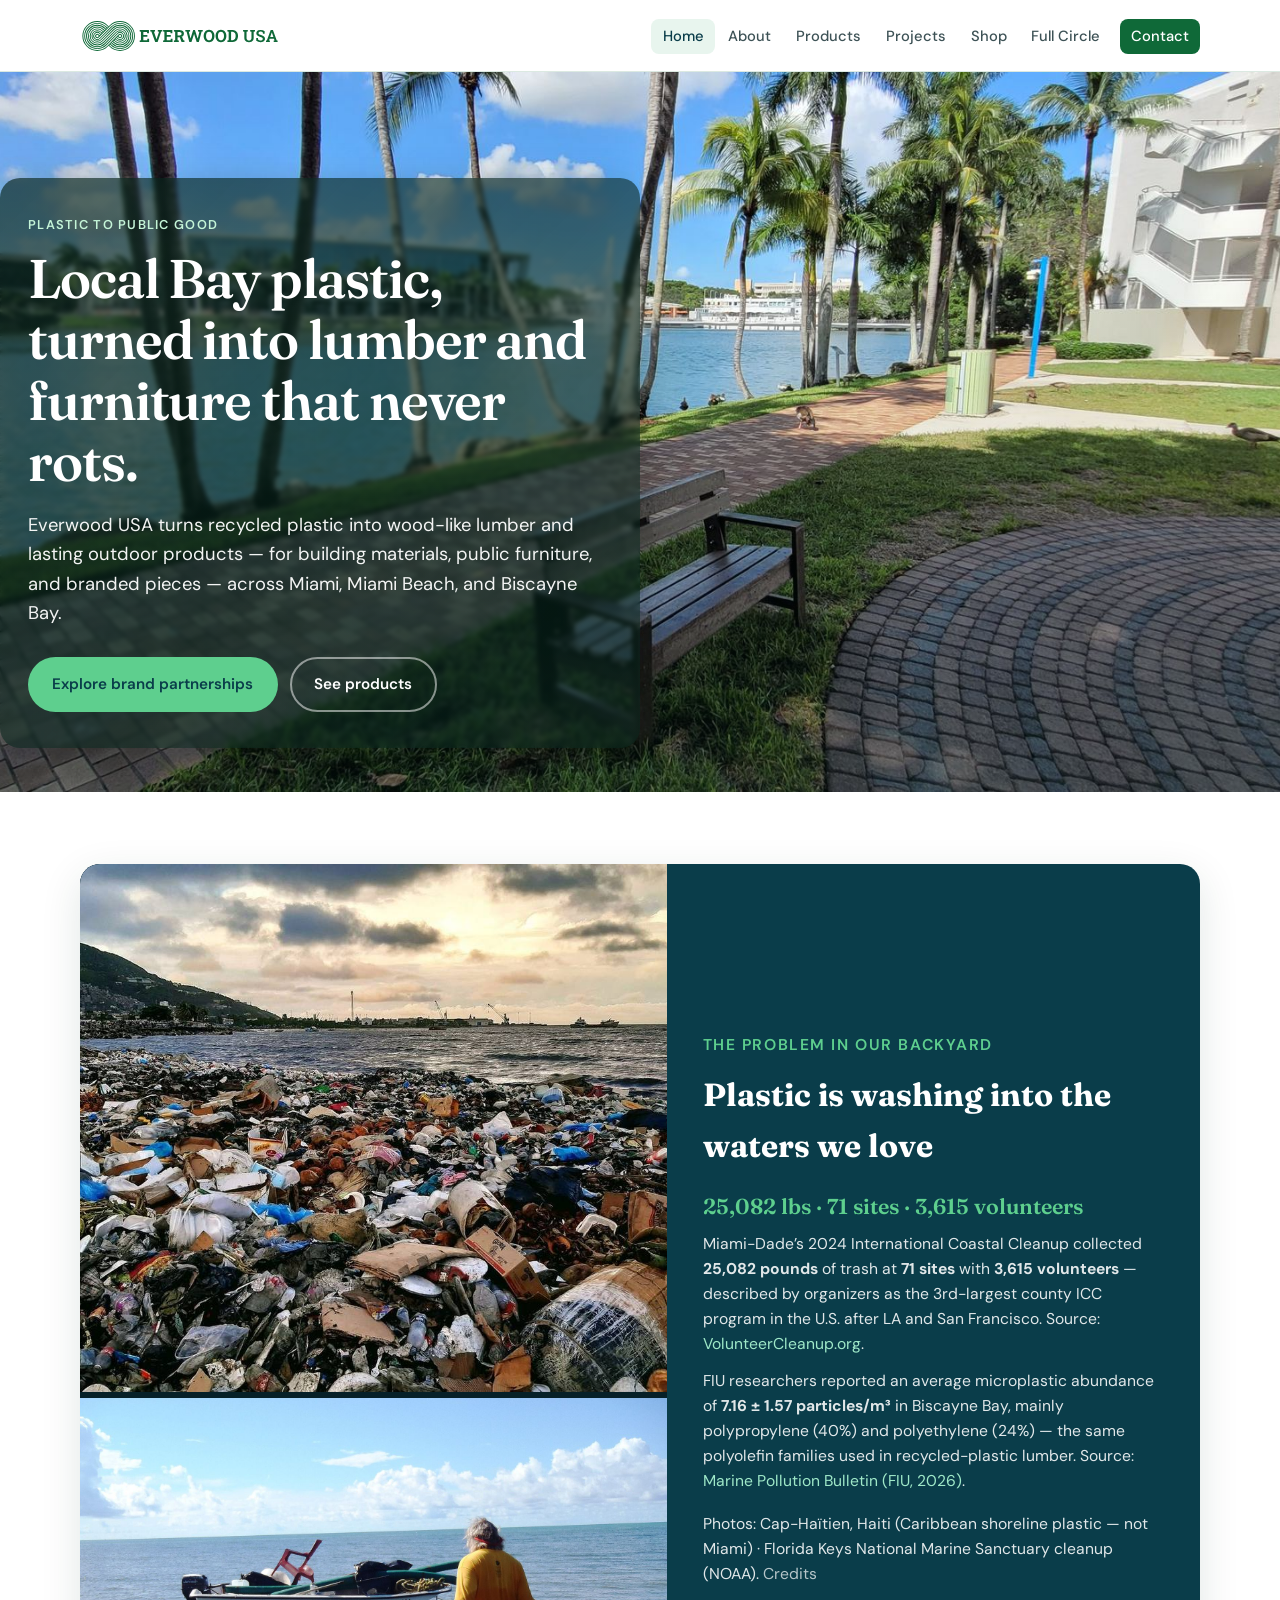
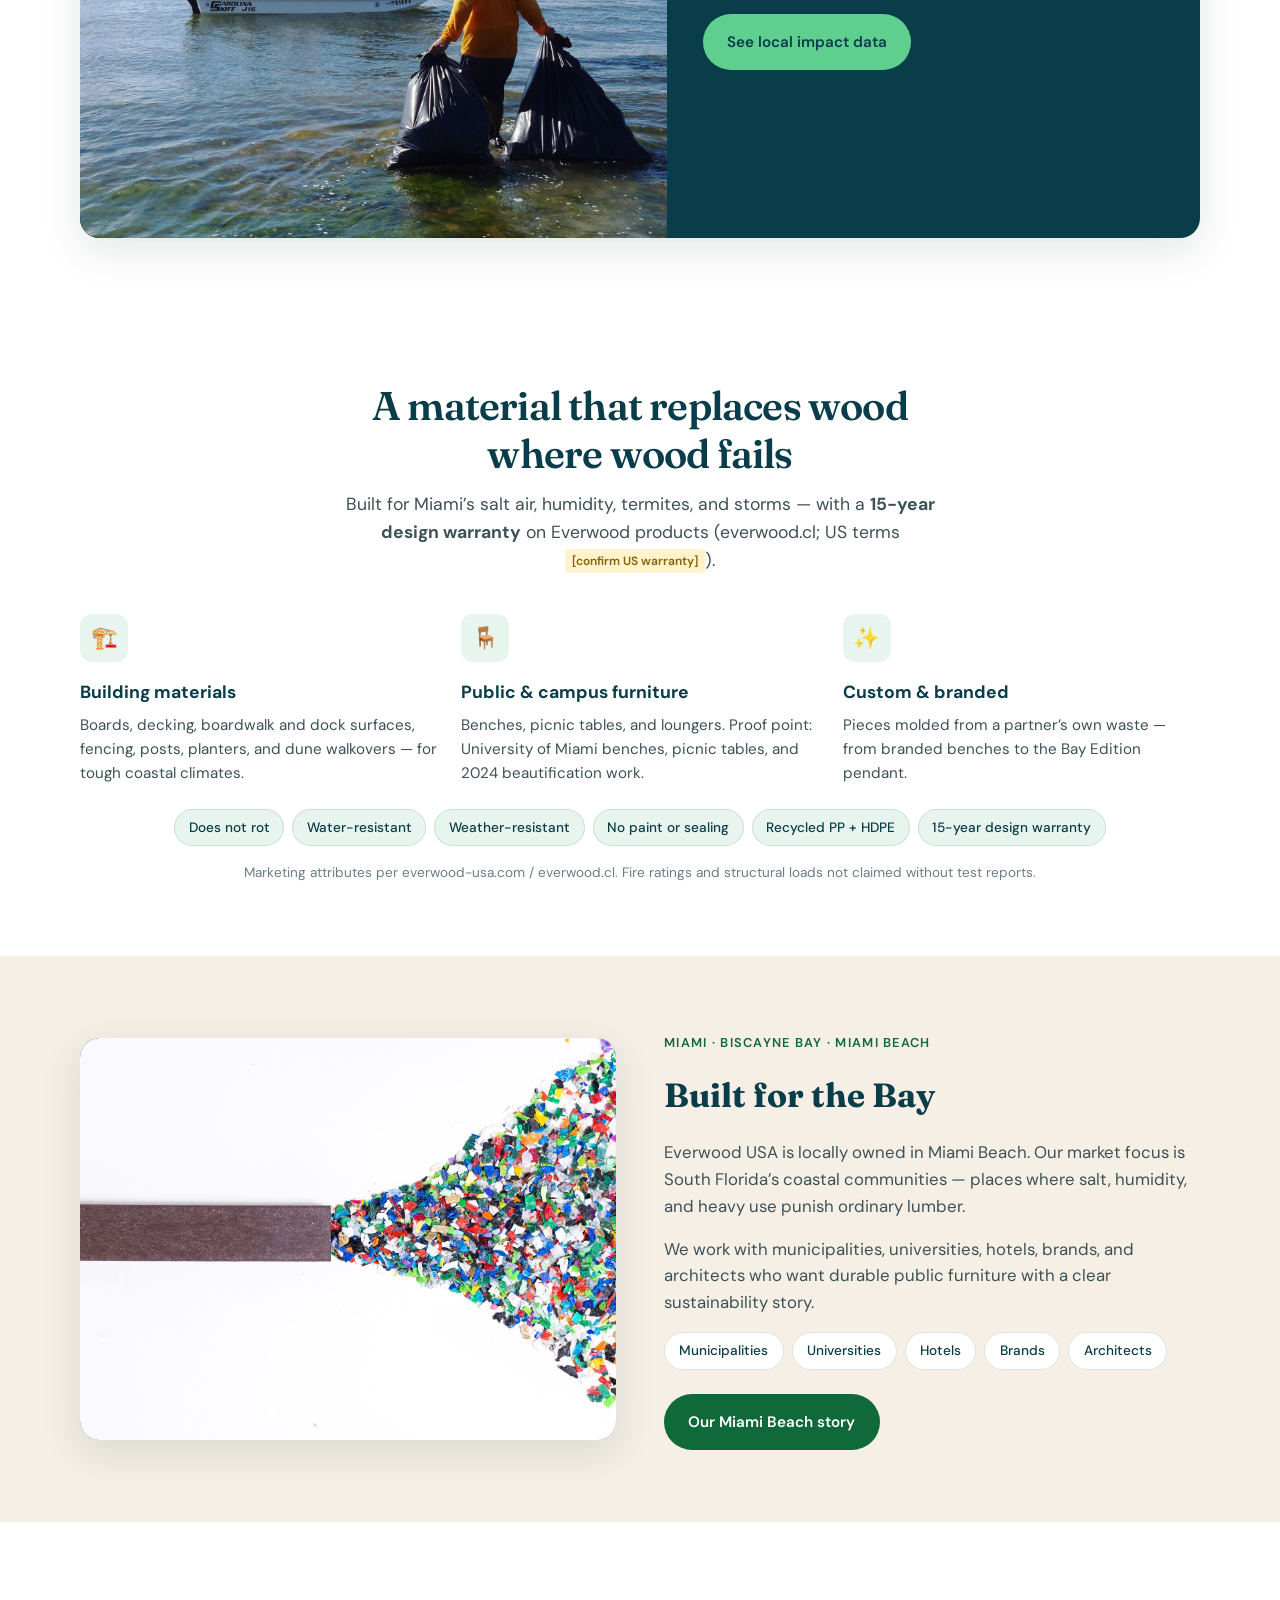
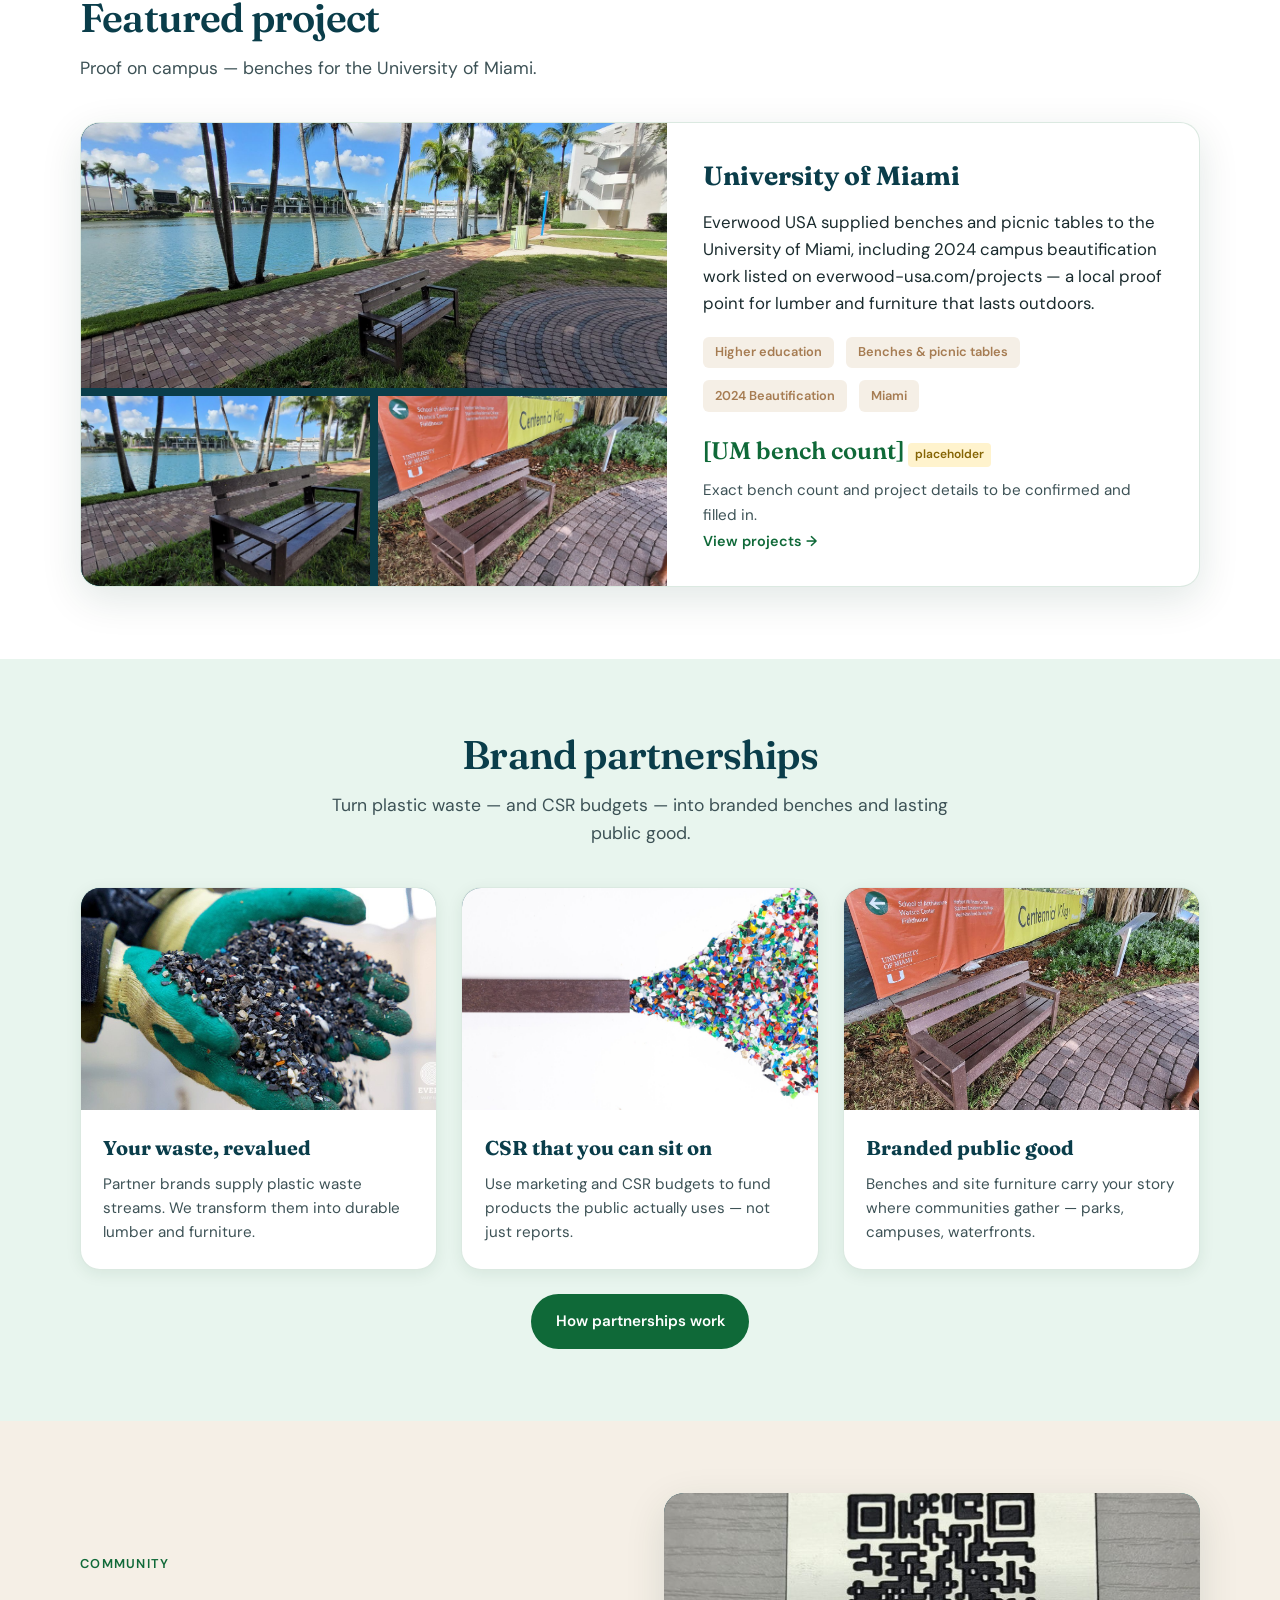
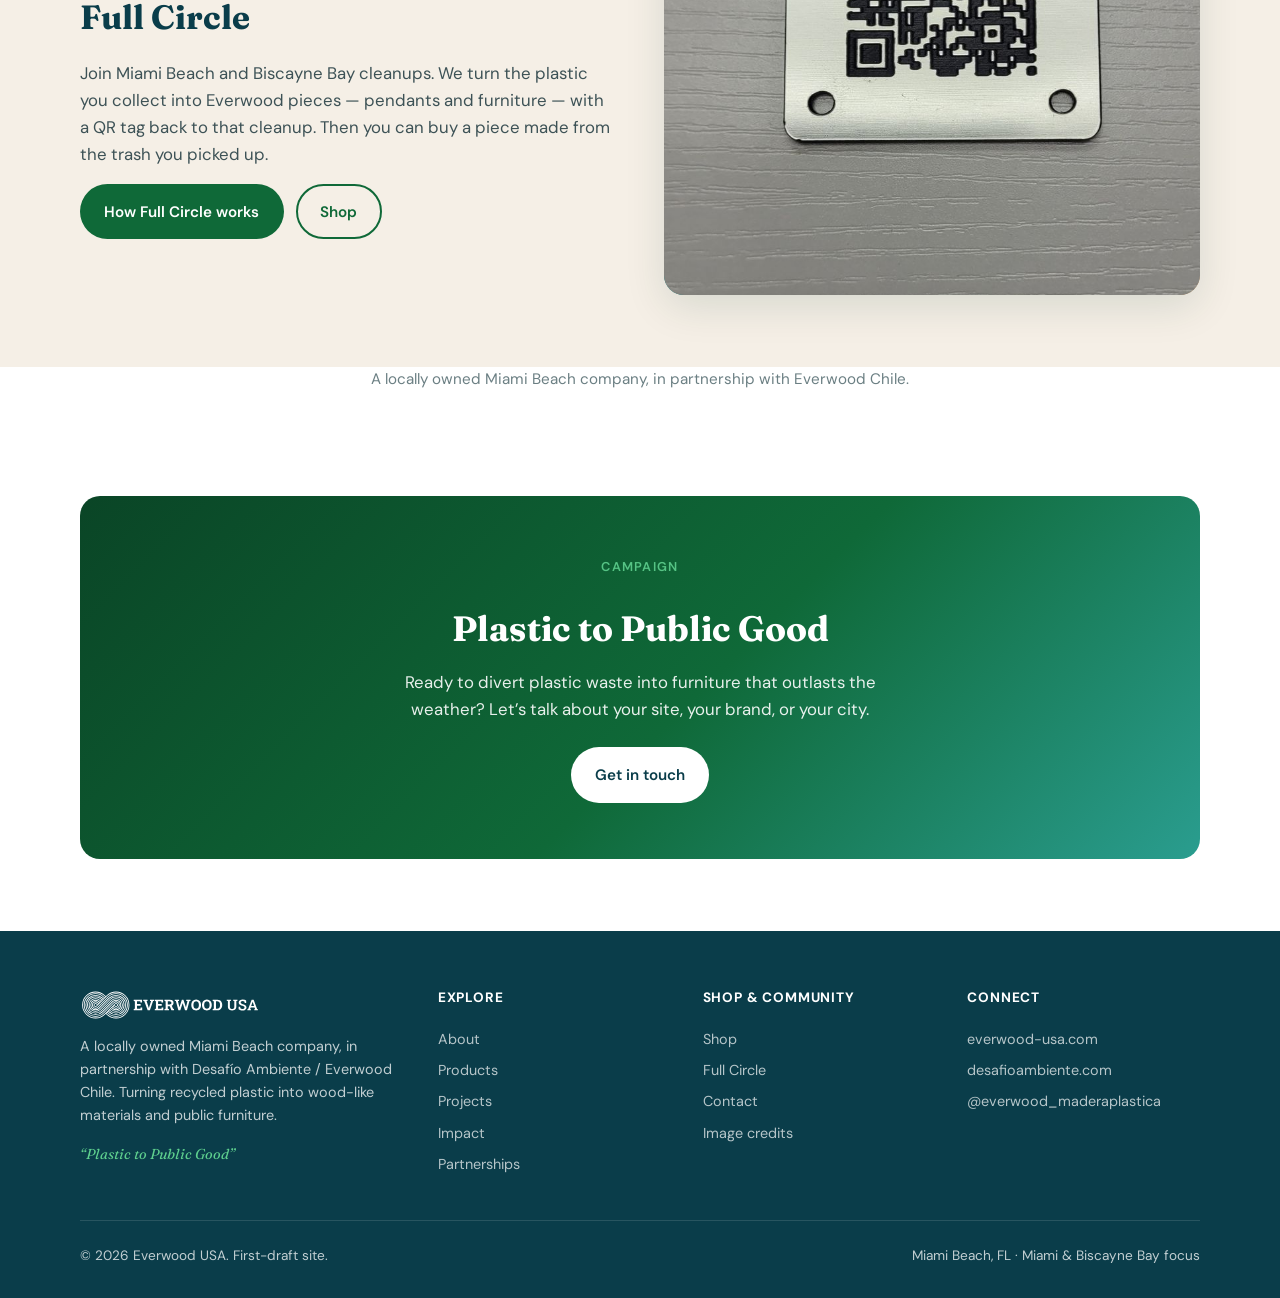
==== index.html @ db46d6dc "Reframe as locally owned partnership Co-authored-by: robincapital <robincapital@users.noreply.github" ====
<!DOCTYPE html>
<html lang="en">
<head>
  <meta charset="UTF-8" />
  <meta name="viewport" content="width=device-width, initial-scale=1" />
  <title>Everwood USA — Plastic to Public Good</title>
  <meta name="description" content="Everwood USA is a locally owned Miami Beach company in partnership with Everwood Chile — recycled plastic lumber and furniture for Biscayne Bay and beyond." />
  <link rel="icon" href="assets/img/logo/favicon.ico" sizes="any" />
  <link rel="icon" type="image/png" sizes="32x32" href="assets/img/logo/favicon_32.png" />
  <link rel="icon" type="image/png" sizes="48x48" href="assets/img/logo/favicon_48.png" />
  <link rel="icon" type="image/png" sizes="192x192" href="assets/img/logo/favicon_192.png" />
  <link rel="icon" type="image/png" sizes="512x512" href="assets/img/logo/favicon_512.png" />
  <link rel="apple-touch-icon" href="assets/img/logo/favicon_180.png" />
  <link rel="preconnect" href="https://fonts.googleapis.com" />
  <link rel="preconnect" href="https://fonts.gstatic.com" crossorigin />
  <link href="https://fonts.googleapis.com/css2?family=DM+Sans:ital,opsz,wght@0,9..40,400;0,9..40,500;0,9..40,600;0,9..40,700;1,9..40,400&family=Fraunces:opsz,wght@9..144,500;9..144,600;9..144,700&display=swap" rel="stylesheet" />
  <link rel="stylesheet" href="assets/css/styles.css" />

  <script type="application/ld+json">
  {
    "@context": "https://schema.org",
    "@graph": [
      {
        "@type": "Organization",
        "@id": "https://everwood-usa.com/#organization",
        "name": "Everwood USA",
        "url": "https://everwood-usa.com",
        "logo": "https://everwood-usa.com/assets/img/logo/everwood-usa_horizontal_green.svg",
        "founder": { "@id": "https://everwood-usa.com/#nick-diaz" },
        "address": {
          "@type": "PostalAddress",
          "streetAddress": "11 Island Ave",
          "addressLocality": "Miami Beach",
          "addressRegion": "FL",
          "postalCode": "33139",
          "addressCountry": "US"
        },
        "partner": {
          "@type": "Organization",
          "name": "Desafío Ambiente / Everwood",
          "url": "https://desafioambiente.com"
        }
      },
      {
        "@type": "Person",
        "@id": "https://everwood-usa.com/#nick-diaz",
        "name": "Nick Diaz",
        "jobTitle": "Founder & Owner",
        "worksFor": { "@id": "https://everwood-usa.com/#organization" },
        "homeLocation": {
          "@type": "Place",
          "name": "Miami Beach, Florida"
        },
        "url": "https://everwood-usa.com/pages/about.html#founded-miami-beach"
      }
    ]
  }
  </script>



</head>
<body>
    <header class="site-header">
    <div class="container header-inner">
      <a class="logo" href="index.html"><img class="logo-img" src="assets/img/logo/everwood-usa_horizontal_green.svg" alt="Everwood USA" width="280" height="60" /></a>
      <button class="nav-toggle" type="button" aria-label="Open menu" aria-expanded="false"><span></span><span></span><span></span></button>
      <nav class="site-nav" aria-label="Primary">
        <ul class="nav-list">
          <li><a href="index.html" aria-current="page">Home</a></li>
          <li><a href="pages/about.html">About</a></li>
          <li><a href="pages/products.html">Products</a></li>
          <li><a href="pages/projects.html">Projects</a></li>
          <li><a href="pages/shop.html">Shop</a></li>
          <li><a href="pages/full-circle.html">Full Circle</a></li>
          <li><a class="nav-cta" href="pages/contact.html">Contact</a></li>
        </ul>
      </nav>
    </div>
  </header>

  <main>
    <section class="hero">
      <div class="hero-media">
        <img src="assets/img/hero-bay.jpg" alt="University of Miami lakeside bench made from Everwood plastic lumber" width="1200" height="800" />
      </div>
      <div class="container hero-content">
        <p class="eyebrow">Plastic to Public Good</p>
        <h1>Local Bay plastic, turned into lumber and furniture that never rots.</h1>
        <p class="hero-lead">Everwood USA turns recycled plastic into wood-like lumber and lasting outdoor products — for building materials, public furniture, and branded pieces — across Miami, Miami Beach, and Biscayne Bay.</p>
        <div class="hero-actions">
          <a class="btn btn-primary" href="pages/partnerships.html">Explore brand partnerships</a>
          <a class="btn btn-secondary" href="pages/products.html">See products</a>
        </div>
      </div>
    </section>


    <section class="section">
      <div class="container">
        <div class="problem-band">
          <div class="problem-band-media">
            <img src="assets/img/pollution/07-haiti-cap-haitien-beach.jpg" alt="Shoreline covered in plastic waste at Cap-Haïtien, Haiti — Caribbean, not Miami" />
            <img src="assets/img/pollution/04-florida-keys-cleanup-bags.jpg" alt="Volunteer hauling trash bags during a Florida Keys National Marine Sanctuary coastal cleanup" />
          </div>
          <div class="problem-band-copy">
            <p class="eyebrow" style="color:var(--bay-light)">The problem in our backyard</p>
            <h2>Plastic is washing into the waters we love</h2>
            <p class="stat-line">25,082 lbs · 71 sites · 3,615 volunteers</p>
            <p>Miami-Dade’s 2024 International Coastal Cleanup collected <strong>25,082 pounds</strong> of trash at <strong>71 sites</strong> with <strong>3,615 volunteers</strong> — described by organizers as the 3rd-largest county ICC program in the U.S. after LA and San Francisco. Source: <a href="https://volunteercleanup.org/miamicleanup2024-results-bigger-and-better-than-ever/" rel="noopener" style="color:#9fe8c8">VolunteerCleanup.org</a>.</p>
            <p>FIU researchers reported an average microplastic abundance of <strong>7.16 ± 1.57 particles/m³</strong> in Biscayne Bay, mainly polypropylene (40%) and polyethylene (24%) — the same polyolefin families used in recycled-plastic lumber. Source: <a href="https://www.sciencedirect.com/science/article/abs/pii/S0025326X26002353" rel="noopener" style="color:#9fe8c8">Marine Pollution Bulletin (FIU, 2026)</a>.</p>
            <p class="photo-cap">Photos: Cap-Haïtien, Haiti (Caribbean shoreline plastic — not Miami) · Florida Keys National Marine Sanctuary cleanup (NOAA). <a href="pages/credits.html">Credits</a></p>
            <a class="btn btn-primary mt-2" href="pages/impact.html" style="align-self:flex-start">See local impact data</a>
          </div>
        </div>
      </div>
    </section>

    
<section class="section">
      <div class="container">
        <div class="section-header center">
          <h2>A material that replaces wood where wood fails</h2>
          <p>Built for Miami’s salt air, humidity, termites, and storms — with a <strong>15-year design warranty</strong> on Everwood products (everwood.cl; US terms <span class="placeholder-note">[confirm US warranty]</span>).</p>
        </div>
        <div class="grid-3">
          <article class="feature">
            <div class="feature-icon" aria-hidden="true">🏗️</div>
            <h3>Building materials</h3>
            <p>Boards, decking, boardwalk and dock surfaces, fencing, posts, planters, and dune walkovers — for tough coastal climates.</p>
          </article>
          <article class="feature">
            <div class="feature-icon" aria-hidden="true">🪑</div>
            <h3>Public &amp; campus furniture</h3>
            <p>Benches, picnic tables, and loungers. Proof point: University of Miami benches, picnic tables, and 2024 beautification work.</p>
          </article>
          <article class="feature">
            <div class="feature-icon" aria-hidden="true">✨</div>
            <h3>Custom &amp; branded</h3>
            <p>Pieces molded from a partner’s own waste — from branded benches to the Bay Edition pendant.</p>
          </article>
        </div>
        <div class="spec-list mt-3" style="justify-content:center">
          <span class="spec-chip">Does not rot</span>
          <span class="spec-chip">Water-resistant</span>
          <span class="spec-chip">Weather-resistant</span>
          <span class="spec-chip">No paint or sealing</span>
          <span class="spec-chip">Recycled PP + HDPE</span>
          <span class="spec-chip">15-year design warranty</span>
        </div>
        <p class="text-center mt-2" style="font-size:0.85rem;color:var(--muted)">Marketing attributes per everwood-usa.com / everwood.cl. Fire ratings and structural loads not claimed without test reports.</p>
      </div>
    </section>

    <section class="section section-sand">
      <div class="container split">
        <div class="split-media ph" data-ph="plastic-to-good.jpg">
          <img src="assets/img/plastic-to-good.jpg" alt="Brown Everwood plank transforming into shredded recycled plastic flakes" width="1200" height="800" />
        </div>
        <div class="split-copy">
          <p class="eyebrow" style="color:var(--bay-teal)">Miami · Biscayne Bay · Miami Beach</p>
          <h2>Built for the Bay</h2>
          <p>Everwood USA is locally owned in Miami Beach. Our market focus is South Florida’s coastal communities — places where salt, humidity, and heavy use punish ordinary lumber.</p>
          <p>We work with municipalities, universities, hotels, brands, and architects who want durable public furniture with a clear sustainability story.</p>
          <div class="audiences">
            <span class="audience-tag">Municipalities</span>
            <span class="audience-tag">Universities</span>
            <span class="audience-tag">Hotels</span>
            <span class="audience-tag">Brands</span>
            <span class="audience-tag">Architects</span>
          </div>
          <a class="btn btn-solid mt-3" href="pages/about.html">Our Miami Beach story</a>
        </div>
      </div>
    </section>

    <section class="section">
      <div class="container">
        <div class="section-header">
          <h2>Featured project</h2>
          <p>Proof on campus — benches for the University of Miami.</p>
        </div>
        <div class="case-study">
          <div class="case-study-grid">
            <div class="case-gallery">
              <div class="ph" data-ph="um-benches-1.jpg" style="min-height:200px">
                <img src="assets/img/um-benches-1.jpg" alt="Everwood bench on a brick lakeside path at the University of Miami" width="1200" height="800" />
              </div>
              <div class="case-gallery-row">
                <div class="ph" data-ph="um-benches-2.jpg"><img src="assets/img/um-benches-2.jpg" alt="Closer view of lakeside Everwood bench at the University of Miami" width="600" height="400" /></div>
                <div class="ph" data-ph="um-banner.jpg"><img src="assets/img/um-banner.jpg" alt="Everwood bench beside University of Miami Centennial Village banner" width="600" height="400" /></div>
              </div>
            </div>
            <div class="case-body">
              <h3>University of Miami</h3>
              <p>Everwood USA supplied benches and picnic tables to the University of Miami, including 2024 campus beautification work listed on everwood-usa.com/projects — a local proof point for lumber and furniture that lasts outdoors.</p>
              <div class="case-meta">
                <span class="meta-pill">Higher education</span>
                <span class="meta-pill">Benches &amp; picnic tables</span>
                <span class="meta-pill">2024 Beautification</span>
                <span class="meta-pill">Miami</span>
              </div>
              <p><span class="placeholder-stat">[UM bench count]</span> <span class="placeholder-note">placeholder</span></p>
              <p class="mt-1" style="color:var(--ink-soft);font-size:0.95rem">Exact bench count and project details to be confirmed and filled in.</p>
              <a class="card-link" href="pages/projects.html">View projects →</a>
            </div>
          </div>
        </div>
      </div>
    </section>

    <section class="section section-mist">
      <div class="container">
        <div class="section-header center">
          <h2>Brand partnerships</h2>
          <p>Turn plastic waste — and CSR budgets — into branded benches and lasting public good.</p>
        </div>
        <div class="grid-3">
          <article class="card">
            <div class="card-img ph" data-ph="about-process.jpg">
              <img src="assets/img/about-process.jpg" alt="Hands holding shredded recycled plastic flakes for Everwood" />
            </div>
            <div class="card-body">
              <h3>Your waste, revalued</h3>
              <p>Partner brands supply plastic waste streams. We transform them into durable lumber and furniture.</p>
            </div>
          </article>
          <article class="card">
            <div class="card-img ph" data-ph="plastic-to-good.jpg">
              <img src="assets/img/plastic-to-good.jpg" alt="Brown Everwood plank flowing into colorful recycled plastic flakes" />
            </div>
            <div class="card-body">
              <h3>CSR that you can sit on</h3>
              <p>Use marketing and CSR budgets to fund products the public actually uses — not just reports.</p>
            </div>
          </article>
          <article class="card">
            <div class="card-img ph" data-ph="um-banner.jpg">
              <img src="assets/img/um-banner.jpg" alt="Everwood bench next to University of Miami banner — institutional install" />
            </div>
            <div class="card-body">
              <h3>Branded public good</h3>
              <p>Benches and site furniture carry your story where communities gather — parks, campuses, waterfronts.</p>
            </div>
          </article>
        </div>
        <div class="text-center mt-3">
          <a class="btn btn-solid" href="pages/partnerships.html">How partnerships work</a>
        </div>
      </div>
    </section>


    <section class="section section-sand">
      <div class="container split">
        <div class="split-copy">
          <p class="eyebrow" style="color:var(--bay-teal)">Community</p>
          <h2>Full Circle</h2>
          <p>Join Miami Beach and Biscayne Bay cleanups. We turn the plastic you collect into Everwood pieces — pendants and furniture — with a QR tag back to that cleanup. Then you can buy a piece made from the trash you picked up.</p>
          <div class="hero-actions mt-2">
            <a class="btn btn-solid" href="pages/full-circle.html">How Full Circle works</a>
            <a class="btn btn-outline" href="pages/shop.html">Shop</a>
          </div>
        </div>
        <div class="split-media ph" data-ph="impact-qr-plaque.jpg">
          <img src="assets/img/impact-qr-plaque.jpg" alt="QR plaque linking Everwood products to cleanup stories" />
        </div>
      </div>
    </section>


    <section class="section" style="padding-top:0;padding-bottom:2rem">
      <div class="container">
        <p class="text-center" style="font-size:0.95rem;color:var(--muted);max-width:40em;margin:0 auto">A locally owned Miami Beach company, in partnership with Everwood Chile.</p>
      </div>
    </section>
    <section class="section">
      <div class="container">
        <div class="cta-band">
          <p class="eyebrow">Campaign</p>
          <h2>Plastic to Public Good</h2>
          <p>Ready to divert plastic waste into furniture that outlasts the weather? Let’s talk about your site, your brand, or your city.</p>
          <a class="btn btn-primary" href="pages/contact.html">Get in touch</a>
        </div>
      </div>
    </section>
  </main>

    <footer class="site-footer">
    <div class="container">
      <div class="footer-grid">
        <div class="footer-brand">
          <a class="logo" href="index.html"><img class="logo-img logo-img-footer" src="assets/img/logo/everwood-usa_horizontal_white.svg" alt="Everwood USA" width="280" height="60" /></a>
          <p>A locally owned Miami Beach company, in partnership with Desafío Ambiente / Everwood Chile. Turning recycled plastic into wood-like materials and public furniture.</p>
          <p class="campaign-tag mt-2">“Plastic to Public Good”</p>
        </div>
        <div class="footer-col">
          <h4>Explore</h4>
          <a href="pages/about.html">About</a>
          <a href="pages/products.html">Products</a>
          <a href="pages/projects.html">Projects</a>
          <a href="pages/impact.html">Impact</a>
          <a href="pages/partnerships.html">Partnerships</a>
        </div>
        <div class="footer-col">
          <h4>Shop &amp; community</h4>
          <a href="pages/shop.html">Shop</a>
          <a href="pages/full-circle.html">Full Circle</a>
          <a href="pages/contact.html">Contact</a>
          <a href="pages/credits.html">Image credits</a>
        </div>
        <div class="footer-col">
          <h4>Connect</h4>
          <a href="https://everwood-usa.com" rel="noopener">everwood-usa.com</a>
          <a href="https://desafioambiente.com" rel="noopener">desafioambiente.com</a>
          <a href="https://www.instagram.com/everwood_maderaplastica/" rel="noopener">@everwood_maderaplastica</a>
        </div>
      </div>
      <div class="footer-bottom">
        <span>© <span id="y"></span> Everwood USA. First-draft site.</span>
        <span>Miami Beach, FL · Miami &amp; Biscayne Bay focus</span>
      </div>
    </div>
  </footer>
  <script>document.getElementById("y").textContent = new Date().getFullYear();</script>
  <script src="assets/js/main.js"></script>
</body>
</html>
---- assets/css/styles.css ----
/* Everwood USA — Miami coastal design system */
:root {
  /* Brand green from Everwood logo (#126B3A), with coastal bay accents */
  --brand-green: #0F6938;
  --brand-green-deep: #0a4526;
  --brand-green-light: #2d9b5a;
  --bay-deep: #0a3d4a;
  --bay-teal: #0F6938; /* brand green */
  --bay-mid: #2a9d8f;  /* keep teal mid for coastal highlights */
  --bay-light: #5ecf8e;
  --bay-mist: #e8f5ee;
  --sand: #f5efe6;
  --sand-dark: #e8dcc8;
  --wood: #c4a574;
  --wood-deep: #8b6914;
  --wood-warm: #a67c52;
  --ink: #1a2b2e;
  --ink-soft: #3d5256;
  --muted: #6b7f83;
  --white: #ffffff;
  --border: rgba(18, 107, 58, 0.15);
  --shadow: 0 12px 40px rgba(10, 61, 40, 0.12);
  --shadow-sm: 0 4px 16px rgba(10, 61, 40, 0.08);
  --radius: 12px;
  --radius-lg: 20px;
  --max: 1120px;
  --font-display: "Fraunces", Georgia, serif;
  --font-body: "DM Sans", system-ui, sans-serif;
  --header-h: 72px;
}

*, *::before, *::after { box-sizing: border-box; margin: 0; padding: 0; }

html { scroll-behavior: smooth; }

body {
  font-family: var(--font-body);
  color: var(--ink);
  background: var(--white);
  line-height: 1.6;
  font-size: 1.05rem;
  -webkit-font-smoothing: antialiased;
}

img {
  max-width: 100%;
  height: auto;
  display: block;
}

a { color: var(--bay-teal); text-decoration: none; transition: color 0.2s; }
a:hover { color: var(--bay-mid); }

ul { list-style: none; }

.container {
  width: min(100% - 2rem, var(--max));
  margin-inline: auto;
}

/* —— Header —— */
.site-header {
  position: sticky;
  top: 0;
  z-index: 100;
  background: rgba(255, 255, 255, 0.92);
  backdrop-filter: blur(12px);
  border-bottom: 1px solid var(--border);
  height: var(--header-h);
}

.header-inner {
  display: flex;
  align-items: center;
  justify-content: space-between;
  height: var(--header-h);
  gap: 1rem;
}

.logo {
  display: flex;
  align-items: center;
  gap: 0.65rem;
  color: var(--bay-deep);
  font-weight: 700;
  font-size: 1.15rem;
  letter-spacing: -0.02em;
}
.logo:hover { color: var(--bay-teal); }
.logo-mark {
  width: 36px;
  height: 36px;
  border-radius: 8px;
  background: linear-gradient(135deg, var(--bay-teal), var(--bay-mid));
  display: grid;
  place-items: center;
  color: white;
  font-family: var(--font-display);
  font-size: 0.85rem;
  font-weight: 700;
}

.logo-img {
  height: 42px;
  width: auto;
  display: block;
  max-width: min(200px, 42vw);
}
.logo-img-footer {
  height: 36px;
  width: auto;
  display: block;
  max-width: min(180px, 50vw);
  filter: none; /* white SVG already suited for dark footer */
}
@media (max-width: 400px) {
  .logo-img { height: 34px; max-width: 150px; }
}
.logo-text-wrap {
  display: flex;
  flex-direction: column;
  line-height: 1.15;
}
.logo-usa {
  font-size: 0.7rem;
  font-weight: 700;
  letter-spacing: 0.12em;
  color: var(--brand-green);
  text-transform: uppercase;
}
.site-footer .logo-img,
.site-footer .logo-img-footer {
  height: 36px;
  max-width: min(180px, 50vw);
  filter: none;
}

.logo-sub {
  display: block;
  font-size: 0.65rem;
  font-weight: 500;
  color: var(--muted);
  letter-spacing: 0.06em;
  text-transform: uppercase;
}

.nav-toggle {
  display: none;
  background: none;
  border: 1px solid var(--border);
  border-radius: 8px;
  padding: 0.5rem 0.65rem;
  cursor: pointer;
  color: var(--bay-deep);
}
.nav-toggle span {
  display: block;
  width: 22px;
  height: 2px;
  background: currentColor;
  margin: 5px 0;
  border-radius: 1px;
}

.nav-list {
  display: flex;
  align-items: center;
  gap: 0.15rem;
}
.nav-list a {
  color: var(--ink-soft);
  font-size: 0.92rem;
  font-weight: 500;
  padding: 0.45rem 0.7rem;
  border-radius: 8px;
}
.nav-list a:hover,
.nav-list a[aria-current="page"] {
  color: var(--bay-deep);
  background: var(--bay-mist);
}
.nav-cta {
  background: var(--bay-teal) !important;
  color: white !important;
  margin-left: 0.35rem;
}
.nav-cta:hover { background: var(--bay-deep) !important; }

@media (max-width: 860px) {
  .nav-toggle { display: block; }
  .site-nav {
    position: absolute;
    top: var(--header-h);
    left: 0;
    right: 0;
    background: white;
    border-bottom: 1px solid var(--border);
    padding: 1rem;
    display: none;
  }
  .site-nav.is-open { display: block; }
  .nav-list {
    flex-direction: column;
    align-items: stretch;
  }
  .nav-cta { margin-left: 0; text-align: center; }
}

/* —— Hero —— */
.hero {
  position: relative;
  min-height: min(88vh, 720px);
  display: flex;
  align-items: flex-end;
  overflow: hidden;
  background: linear-gradient(160deg, var(--brand-green-deep) 0%, var(--bay-deep) 40%, var(--bay-mid) 70%, var(--wood) 100%);
  color: white;
}
.hero-media {
  position: absolute;
  inset: 0;
  z-index: 0;
}
.hero-media img {
  width: 100%;
  height: 100%;
  object-fit: cover;
  object-position: 70% center;
  opacity: 1;
}
/* Very light full-bleed wash only — photo stays readable */
.hero-media::after {
  content: "";
  position: absolute;
  inset: 0;
  background: linear-gradient(
    to top,
    rgba(8, 36, 28, 0.28) 0%,
    rgba(8, 36, 28, 0.08) 40%,
    transparent 70%
  );
  pointer-events: none;
}
/* Scrim sits behind the copy only (not the whole photo) */
.hero-content {
  position: relative;
  z-index: 1;
  padding: 2rem 1.75rem 2.25rem;
  margin: 2.5rem 0 2.75rem;
  max-width: 640px;
  border-radius: var(--radius-lg);
  background: linear-gradient(
    135deg,
    rgba(8, 36, 28, 0.68) 0%,
    rgba(8, 36, 28, 0.55) 100%
  );
  backdrop-filter: blur(2px);
  box-shadow: 0 12px 40px rgba(0, 0, 0, 0.25);
}
.hero-content::before {
  /* extra left edge weight for AA; does not cover the photo outside the card */
  content: none;
}
.eyebrow {
  display: inline-block;
  font-size: 0.8rem;
  font-weight: 600;
  letter-spacing: 0.1em;
  text-transform: uppercase;
  color: var(--bay-light);
  margin-bottom: 0.85rem;
}
.hero .eyebrow {
  color: #c5f5d8;
}
.hero h1 {
  font-family: var(--font-display);
  font-size: clamp(2.2rem, 5vw, 3.4rem);
  font-weight: 600;
  line-height: 1.12;
  letter-spacing: -0.02em;
  margin-bottom: 1.1rem;
  color: #ffffff;
}
.hero-lead {
  font-size: 1.15rem;
  opacity: 1;
  color: rgba(255, 255, 255, 0.95);
  max-width: 34em;
  margin-bottom: 1.75rem;
}
.hero-actions {
  display: flex;
  flex-wrap: wrap;
  gap: 0.75rem;
}

/* —— Buttons —— */
.btn {
  display: inline-flex;
  align-items: center;
  justify-content: center;
  gap: 0.4rem;
  padding: 0.85rem 1.4rem;
  border-radius: 999px;
  font-weight: 600;
  font-size: 0.95rem;
  border: 2px solid transparent;
  cursor: pointer;
  transition: transform 0.15s, background 0.2s, color 0.2s, border-color 0.2s;
  font-family: inherit;
}
.btn:hover { transform: translateY(-1px); }
.btn-primary {
  background: var(--bay-light);
  color: var(--bay-deep);
}
.btn-primary:hover { background: white; color: var(--bay-deep); }
.btn-secondary {
  background: transparent;
  color: white;
  border-color: rgba(255,255,255,0.5);
}
.btn-secondary:hover { background: rgba(255,255,255,0.12); color: white; }
.btn-solid {
  background: var(--bay-teal);
  color: white;
}
.btn-solid:hover { background: var(--bay-deep); color: white; }
.btn-outline {
  background: transparent;
  color: var(--bay-teal);
  border-color: var(--bay-teal);
}
.btn-outline:hover { background: var(--bay-mist); }

/* —— Sections —— */
.section { padding: 4.5rem 0; }
.section-sand { background: var(--sand); }
.section-mist { background: var(--bay-mist); }
.section-deep {
  background: var(--bay-deep);
  color: white;
}
.section-header {
  max-width: 640px;
  margin-bottom: 2.5rem;
}
.section-header.center {
  text-align: center;
  margin-inline: auto;
}
.section-header h2,
.page-hero h1 {
  font-family: var(--font-display);
  font-size: clamp(1.85rem, 3.5vw, 2.5rem);
  font-weight: 600;
  letter-spacing: -0.02em;
  color: var(--bay-deep);
  line-height: 1.2;
  margin-bottom: 0.75rem;
}
.section-deep .section-header h2 { color: white; }
.section-header p,
.lead {
  color: var(--ink-soft);
  font-size: 1.1rem;
}
.section-deep .section-header p { color: rgba(255,255,255,0.8); }

.page-hero {
  padding: 3rem 0 2rem;
  background: linear-gradient(180deg, var(--bay-mist) 0%, white 100%);
  border-bottom: 1px solid var(--border);
}
.page-hero .eyebrow { color: var(--bay-teal); }
.breadcrumb {
  font-size: 0.85rem;
  color: var(--muted);
  margin-bottom: 0.75rem;
}
.breadcrumb a { color: var(--muted); }
.breadcrumb a:hover { color: var(--bay-teal); }

/* —— Cards / grids —— */
.grid-3 {
  display: grid;
  grid-template-columns: repeat(3, 1fr);
  gap: 1.5rem;
}
.grid-2 {
  display: grid;
  grid-template-columns: repeat(2, 1fr);
  gap: 1.5rem;
}
.grid-4 {
  display: grid;
  grid-template-columns: repeat(4, 1fr);
  gap: 1.25rem;
}
@media (max-width: 900px) {
  .grid-3, .grid-4 { grid-template-columns: 1fr 1fr; }
}
@media (max-width: 560px) {
  .grid-2, .grid-3, .grid-4 { grid-template-columns: 1fr; }
}

.card {
  background: white;
  border-radius: var(--radius-lg);
  overflow: hidden;
  box-shadow: var(--shadow-sm);
  border: 1px solid var(--border);
  height: 100%;
  display: flex;
  flex-direction: column;
}
.card-img {
  aspect-ratio: 16 / 10;
  overflow: hidden;
  background: linear-gradient(135deg, var(--bay-teal), var(--wood));
  position: relative;
}
.card-img img {
  width: 100%;
  height: 100%;
  object-fit: cover;
}
.card-body { padding: 1.35rem 1.4rem 1.5rem; flex: 1; display: flex; flex-direction: column; }
.card-body h3 {
  font-family: var(--font-display);
  font-size: 1.25rem;
  color: var(--bay-deep);
  margin-bottom: 0.5rem;
}
.card-body p { color: var(--ink-soft); font-size: 0.95rem; flex: 1; }
.card-link {
  margin-top: 1rem;
  font-weight: 600;
  font-size: 0.9rem;
  color: var(--bay-teal);
}

/* Feature / value props */
.feature-icon {
  width: 48px;
  height: 48px;
  border-radius: 12px;
  background: var(--bay-mist);
  color: var(--bay-teal);
  display: grid;
  place-items: center;
  font-size: 1.35rem;
  margin-bottom: 1rem;
}
.feature h3 {
  font-size: 1.1rem;
  color: var(--bay-deep);
  margin-bottom: 0.4rem;
}
.feature p { color: var(--ink-soft); font-size: 0.95rem; }

/* Spec chips */
.spec-list {
  display: flex;
  flex-wrap: wrap;
  gap: 0.5rem;
}
.spec-chip {
  background: var(--bay-mist);
  color: var(--bay-deep);
  font-size: 0.85rem;
  font-weight: 500;
  padding: 0.4rem 0.85rem;
  border-radius: 999px;
  border: 1px solid var(--border);
}

/* Split layout */
.split {
  display: grid;
  grid-template-columns: 1fr 1fr;
  gap: 3rem;
  align-items: center;
}
@media (max-width: 800px) {
  .split { grid-template-columns: 1fr; gap: 1.75rem; }
  .split.reverse .split-media { order: -1; }
}
.split-media {
  border-radius: var(--radius-lg);
  overflow: hidden;
  box-shadow: var(--shadow);
  background: linear-gradient(135deg, var(--bay-teal), var(--wood));
  aspect-ratio: 4 / 3;
}
.split-media img {
  width: 100%;
  height: 100%;
  object-fit: cover;
}
.split-copy h2 {
  font-family: var(--font-display);
  font-size: clamp(1.6rem, 3vw, 2.1rem);
  color: var(--bay-deep);
  margin-bottom: 1rem;
}
.split-copy p { color: var(--ink-soft); margin-bottom: 1rem; }

/* Steps */
.steps {
  counter-reset: step;
  display: grid;
  gap: 1.5rem;
}
.step {
  display: grid;
  grid-template-columns: auto 1fr;
  gap: 1.25rem;
  align-items: start;
  background: white;
  padding: 1.5rem;
  border-radius: var(--radius);
  border: 1px solid var(--border);
}
.step-num {
  width: 44px;
  height: 44px;
  border-radius: 50%;
  background: var(--bay-teal);
  color: white;
  display: grid;
  place-items: center;
  font-weight: 700;
  font-family: var(--font-display);
}
.step h3 {
  color: var(--bay-deep);
  margin-bottom: 0.35rem;
  font-size: 1.1rem;
}
.step p { color: var(--ink-soft); font-size: 0.95rem; }

/* Case study */
.case-study {
  background: white;
  border-radius: var(--radius-lg);
  overflow: hidden;
  border: 1px solid var(--border);
  box-shadow: var(--shadow);
}
.case-study-grid {
  display: grid;
  grid-template-columns: 1.1fr 1fr;
}
@media (max-width: 800px) {
  .case-study-grid { grid-template-columns: 1fr; }
}
.case-gallery {
  display: grid;
  grid-template-rows: 1.4fr 1fr;
  gap: 0.5rem;
  background: var(--bay-deep);
  min-height: 320px;
}
.case-gallery img {
  width: 100%;
  height: 100%;
  object-fit: cover;
}
.case-gallery-row {
  display: grid;
  grid-template-columns: 1fr 1fr;
  gap: 0.5rem;
}
.case-body { padding: 2rem 2.25rem; }
.case-body h3 {
  font-family: var(--font-display);
  font-size: 1.65rem;
  color: var(--bay-deep);
  margin-bottom: 0.75rem;
}
.case-meta {
  display: flex;
  flex-wrap: wrap;
  gap: 0.75rem;
  margin: 1.25rem 0;
}
.meta-pill {
  background: var(--sand);
  color: var(--wood-warm);
  font-size: 0.8rem;
  font-weight: 600;
  padding: 0.35rem 0.75rem;
  border-radius: 6px;
}
.placeholder-stat {
  font-family: var(--font-display);
  font-size: 1.5rem;
  color: var(--bay-teal);
  font-weight: 600;
}
.placeholder-note {
  display: inline-block;
  background: #fff3cd;
  color: #856404;
  font-size: 0.75rem;
  font-weight: 600;
  padding: 0.15rem 0.45rem;
  border-radius: 4px;
  font-family: var(--font-body);
  vertical-align: middle;
}

/* Impact metrics — no fake numbers */
.impact-cards .card-body { text-align: center; }
.impact-label {
  font-size: 0.85rem;
  text-transform: uppercase;
  letter-spacing: 0.06em;
  color: var(--muted);
  margin-bottom: 0.5rem;
}

/* Form */
.form-card {
  background: white;
  border-radius: var(--radius-lg);
  padding: 2rem;
  border: 1px solid var(--border);
  box-shadow: var(--shadow-sm);
}
.form-row {
  display: grid;
  grid-template-columns: 1fr 1fr;
  gap: 1rem;
}
@media (max-width: 560px) {
  .form-row { grid-template-columns: 1fr; }
}
.form-group {
  margin-bottom: 1.1rem;
}
.form-group label {
  display: block;
  font-size: 0.85rem;
  font-weight: 600;
  color: var(--bay-deep);
  margin-bottom: 0.35rem;
}
.form-group input,
.form-group select,
.form-group textarea {
  width: 100%;
  padding: 0.75rem 0.9rem;
  border: 1px solid var(--border);
  border-radius: 8px;
  font-family: inherit;
  font-size: 1rem;
  background: var(--sand);
  color: var(--ink);
  transition: border-color 0.2s, box-shadow 0.2s;
}
.form-group input:focus,
.form-group select:focus,
.form-group textarea:focus {
  outline: none;
  border-color: var(--bay-mid);
  box-shadow: 0 0 0 3px rgba(42, 157, 143, 0.2);
  background: white;
}
.form-group textarea { min-height: 140px; resize: vertical; }
.form-hint {
  font-size: 0.8rem;
  color: var(--muted);
  margin-top: 0.75rem;
}
.formspree-marker {
  margin-top: 1.25rem;
  padding: 1rem;
  background: #fff8e6;
  border: 2px dashed #e6b800;
  border-radius: 8px;
  font-size: 0.85rem;
  color: #665200;
}
.formspree-marker code {
  background: rgba(0,0,0,0.06);
  padding: 0.1rem 0.35rem;
  border-radius: 4px;
  font-size: 0.8rem;
}
.contact-details {
  display: grid;
  gap: 1.25rem;
}
.contact-item h4 {
  font-size: 0.8rem;
  text-transform: uppercase;
  letter-spacing: 0.06em;
  color: var(--muted);
  margin-bottom: 0.25rem;
}
.contact-item p, .contact-item a {
  color: var(--bay-deep);
  font-weight: 500;
}

/* Color swatches */
.swatches {
  display: flex;
  flex-wrap: wrap;
  gap: 0.75rem;
  margin-top: 1rem;
}
.swatch {
  text-align: center;
  font-size: 0.75rem;
  color: var(--muted);
}
.swatch-chip {
  width: 48px;
  height: 48px;
  border-radius: 50%;
  border: 2px solid white;
  box-shadow: var(--shadow-sm);
  margin-bottom: 0.35rem;
}
.swatch-brown { background: #6b4423; }
.swatch-beige { background: #d4c4a8; }
.swatch-gray { background: #6b7280; }
.swatch-black { background: #1f2937; }
.swatch-moss { background: #4a5d3a; }
.swatch-turquoise { background: #2a9d8f; }

/* Table */
.spec-table {
  width: 100%;
  border-collapse: collapse;
  font-size: 0.95rem;
}
.spec-table th,
.spec-table td {
  text-align: left;
  padding: 0.85rem 1rem;
  border-bottom: 1px solid var(--border);
}
.spec-table th {
  background: var(--bay-mist);
  color: var(--bay-deep);
  font-weight: 600;
}
.spec-table tr:hover td { background: var(--sand); }

/* CTA band */
.cta-band {
  text-align: center;
  padding: 3.5rem 1.5rem;
  border-radius: var(--radius-lg);
  background: linear-gradient(135deg, var(--brand-green-deep), var(--brand-green) 55%, var(--bay-mid));
  color: white;
}
.cta-band h2 {
  font-family: var(--font-display);
  font-size: clamp(1.6rem, 3vw, 2.2rem);
  margin-bottom: 0.75rem;
}
.cta-band p {
  opacity: 0.9;
  max-width: 32em;
  margin: 0 auto 1.5rem;
}
.cta-band .btn-primary { background: white; color: var(--bay-deep); }

/* Footer */
.site-footer {
  background: var(--bay-deep);
  color: rgba(255,255,255,0.75);
  padding: 3.5rem 0 2rem;
  margin-top: 0;
}
.footer-grid {
  display: grid;
  grid-template-columns: 1.4fr 1fr 1fr 1fr;
  gap: 2rem;
  margin-bottom: 2.5rem;
}
@media (max-width: 800px) {
  .footer-grid { grid-template-columns: 1fr 1fr; }
}
@media (max-width: 480px) {
  .footer-grid { grid-template-columns: 1fr; }
}
.footer-brand .logo { color: white; margin-bottom: 0.75rem; }
.footer-brand 
.logo-img {
  height: 40px;
  width: auto;
  display: block;
}
.logo-text-wrap {
  display: flex;
  flex-direction: column;
  line-height: 1.15;
}
.logo-usa {
  font-size: 0.7rem;
  font-weight: 700;
  letter-spacing: 0.12em;
  color: var(--brand-green);
  text-transform: uppercase;
}
.site-footer .logo-img,
.site-footer .logo-img-footer {
  height: 36px;
  max-width: min(180px, 50vw);
  filter: none;
}

.logo-sub { color: rgba(255,255,255,0.5); }
.footer-brand p { font-size: 0.9rem; max-width: 28em; }
.footer-col h4 {
  color: white;
  font-size: 0.85rem;
  text-transform: uppercase;
  letter-spacing: 0.06em;
  margin-bottom: 1rem;
}
.footer-col a {
  display: block;
  color: rgba(255,255,255,0.7);
  font-size: 0.9rem;
  padding: 0.25rem 0;
}
.footer-col a:hover { color: var(--bay-light); }
.footer-bottom {
  border-top: 1px solid rgba(255,255,255,0.12);
  padding-top: 1.5rem;
  display: flex;
  flex-wrap: wrap;
  justify-content: space-between;
  gap: 0.75rem;
  font-size: 0.85rem;
}
.campaign-tag {
  font-family: var(--font-display);
  font-style: italic;
  color: var(--bay-light);
}

/* Utilities */
.mt-1 { margin-top: 0.5rem; }
.mt-2 { margin-top: 1rem; }
.mt-3 { margin-top: 1.5rem; }
.mb-2 { margin-bottom: 1rem; }
.text-center { text-align: center; }
.visually-hidden {
  position: absolute;
  width: 1px; height: 1px;
  padding: 0; margin: -1px;
  overflow: hidden; clip: rect(0,0,0,0);
  border: 0;
}

/* Image fallback label (CSS) when using .ph class wrappers */
.ph {
  position: relative;
  background: linear-gradient(135deg, #0d4f5c 0%, #1a8a8a 50%, #d4a574 100%);
}
.ph::before {
  content: attr(data-ph);
  position: absolute;
  inset: 0;
  display: grid;
  place-items: center;
  color: rgba(255,255,255,0.85);
  font-size: 0.8rem;
  font-weight: 600;
  letter-spacing: 0.04em;
  text-align: center;
  padding: 1rem;
  pointer-events: none;
  z-index: 0;
}
.ph img { position: relative; z-index: 1; }

.check-list li {
  position: relative;
  padding-left: 1.5rem;
  margin-bottom: 0.5rem;
  color: var(--ink-soft);
}
.check-list li::before {
  content: "✓";
  position: absolute;
  left: 0;
  color: var(--bay-mid);
  font-weight: 700;
}

.audiences {
  display: flex;
  flex-wrap: wrap;
  gap: 0.5rem;
  margin-top: 1rem;
}
.audience-tag {
  background: white;
  border: 1px solid var(--border);
  color: var(--bay-deep);
  padding: 0.45rem 0.9rem;
  border-radius: 999px;
  font-size: 0.85rem;
  font-weight: 500;
}


/* Don't let placeholder gradient tint real hero photography */
.hero-media.ph {
  background: transparent;
}
.hero-media.ph::before {
  content: none;
}

/* —— Shop & Full Circle —— */
.badge {
  display: inline-block;
  font-size: 0.72rem;
  font-weight: 700;
  letter-spacing: 0.06em;
  text-transform: uppercase;
  padding: 0.3rem 0.65rem;
  border-radius: 999px;
  margin-bottom: 0.65rem;
}
.badge-soon {
  background: #fff3cd;
  color: #856404;
  border: 1px solid #e6b800;
}
.badge-confirm {
  background: #e8f0fe;
  color: #1a4a8a;
  border: 1px solid #a8c5f0;
}
.badge-bulk {
  background: var(--bay-mist);
  color: var(--brand-green-deep);
  border: 1px solid var(--border);
}
.price-placeholder {
  font-family: var(--font-display);
  font-size: 1.35rem;
  color: var(--brand-green);
  font-weight: 600;
  margin: 0.5rem 0 0.75rem;
}
.shop-grid {
  display: grid;
  grid-template-columns: repeat(2, 1fr);
  gap: 1.5rem;
}
@media (max-width: 700px) {
  .shop-grid { grid-template-columns: 1fr; }
}
.shop-card .card-img { aspect-ratio: 1 / 1; }
.shop-card .card-body { gap: 0.25rem; }
.shopify-buy-slot {
  min-height: 2.5rem;
  margin-top: 0.75rem;
}
.shopify-buy-slot:empty + .inquire-fallback,
.shopify-buy-slot[data-configured="false"] + .inquire-fallback {
  display: inline-flex;
}
.color-dots {
  display: flex;
  gap: 0.4rem;
  margin: 0.5rem 0 0.75rem;
}
.color-dot {
  width: 18px;
  height: 18px;
  border-radius: 50%;
  border: 2px solid white;
  box-shadow: var(--shadow-sm);
}
.dot-aqua { background: #2a9d8f; }
.dot-teal { background: #1a6b7a; }
.dot-sand { background: #d4c4a8; }
.dot-brown { background: #6b4423; }
.dot-green { background: #126b3a; }

.img-slot {
  aspect-ratio: 16 / 10;
  border-radius: var(--radius-lg);
  overflow: hidden;
  border: 2px dashed rgba(18, 107, 58, 0.35);
  background: linear-gradient(135deg, #0d4f5c 0%, #1a8a8a 50%, #d4a574 100%);
  position: relative;
  display: grid;
  place-items: center;
}
.img-slot::before {
  content: attr(data-slot);
  position: absolute;
  inset: 0;
  display: grid;
  place-items: center;
  color: rgba(255,255,255,0.9);
  font-weight: 600;
  font-size: 0.95rem;
  text-align: center;
  padding: 1rem;
  z-index: 0;
}
.img-slot img {
  position: relative;
  z-index: 1;
  width: 100%;
  height: 100%;
  object-fit: cover;
}
.img-slot img[src=""],
.img-slot img:not([src]) {
  display: none;
}

.cleanup-list {
  display: grid;
  gap: 0.75rem;
}
.cleanup-item {
  display: grid;
  grid-template-columns: 140px 1fr auto;
  gap: 1rem;
  align-items: center;
  background: white;
  border: 1px solid var(--border);
  border-radius: var(--radius);
  padding: 1rem 1.25rem;
}
@media (max-width: 560px) {
  .cleanup-item { grid-template-columns: 1fr; gap: 0.35rem; }
}
.cleanup-date {
  font-family: var(--font-display);
  font-weight: 600;
  color: var(--brand-green);
}
.trace-box {
  display: flex;
  flex-wrap: wrap;
  gap: 0.65rem;
  margin-top: 1rem;
}
.trace-box input {
  flex: 1;
  min-width: 180px;
  padding: 0.75rem 0.9rem;
  border: 1px solid var(--border);
  border-radius: 8px;
  font-family: inherit;
  font-size: 1rem;
  background: var(--sand);
}
.trace-box input:focus {
  outline: none;
  border-color: var(--bay-mid);
  box-shadow: 0 0 0 3px rgba(42, 157, 143, 0.2);
  background: white;
}
.coming-soon-note {
  font-size: 0.85rem;
  color: var(--muted);
  margin-top: 0.5rem;
}
.nav-list .nav-hide-sm { }
@media (max-width: 980px) and (min-width: 861px) {
  .nav-list a { padding: 0.4rem 0.5rem; font-size: 0.85rem; }
}


/* LEED / green building (self-made badge — not a USGBC trademark mark) */
.leed-block {
  display: grid;
  grid-template-columns: auto 1fr;
  gap: 1.25rem;
  align-items: start;
  background: var(--bay-mist);
  border: 1px solid var(--border);
  border-radius: var(--radius-lg);
  padding: 1.5rem 1.75rem;
}
@media (max-width: 560px) {
  .leed-block { grid-template-columns: 1fr; }
}
.leed-badge {
  width: 88px;
  height: 88px;
  border-radius: 50%;
  background: var(--brand-green);
  color: white;
  display: grid;
  place-items: center;
  text-align: center;
  font-size: 0.65rem;
  font-weight: 700;
  letter-spacing: 0.04em;
  line-height: 1.25;
  padding: 0.5rem;
  flex-shrink: 0;
  box-shadow: var(--shadow-sm);
}
.leed-block h3 {
  font-family: var(--font-display);
  color: var(--bay-deep);
  font-size: 1.2rem;
  margin-bottom: 0.4rem;
}
.leed-block p { color: var(--ink-soft); font-size: 0.95rem; }
.leed-footnote {
  font-size: 0.8rem;
  color: var(--muted);
  margin-top: 0.75rem;
}
.spec-callout {
  background: white;
  border-left: 4px solid var(--brand-green);
  border-radius: 0 var(--radius) var(--radius) 0;
  padding: 1.25rem 1.5rem;
  box-shadow: var(--shadow-sm);
  border: 1px solid var(--border);
  border-left-width: 4px;
}
.spec-callout h3 {
  font-family: var(--font-display);
  color: var(--bay-deep);
  font-size: 1.15rem;
  margin-bottom: 0.4rem;
}
.spec-callout .stat {
  font-family: var(--font-display);
  font-size: 1.75rem;
  color: var(--brand-green);
  font-weight: 600;
}
.sources-note {
  font-size: 0.85rem;
  color: var(--muted);
  margin-top: 2rem;
  padding-top: 1.25rem;
  border-top: 1px solid var(--border);
}
.sources-note a { word-break: break-all; }
.line-card-label {
  font-size: 0.75rem;
  font-weight: 700;
  letter-spacing: 0.08em;
  text-transform: uppercase;
  color: var(--brand-green);
  margin-bottom: 0.5rem;
}

/* Pollution / problem band */
.problem-band {
  display: grid;
  grid-template-columns: 1.1fr 1fr;
  gap: 0;
  background: var(--bay-deep);
  color: white;
  border-radius: var(--radius-lg);
  overflow: hidden;
  box-shadow: var(--shadow);
}
@media (max-width: 800px) {
  .problem-band { grid-template-columns: 1fr; }
}
.problem-band-media {
  display: grid;
  grid-template-rows: 1.2fr 1fr;
  gap: 0.35rem;
  min-height: 320px;
  background: #062028;
}
.problem-band-media img {
  width: 100%;
  height: 100%;
  object-fit: cover;
}
.problem-band-copy {
  padding: 2rem 2.25rem;
  display: flex;
  flex-direction: column;
  justify-content: center;
}
.problem-band-copy h2 {
  font-family: var(--font-display);
  font-size: clamp(1.5rem, 3vw, 2rem);
  margin-bottom: 0.85rem;
  color: white;
}
.problem-band-copy p { color: rgba(255,255,255,0.88); font-size: 0.98rem; margin-bottom: 0.75rem; }
.problem-band-copy .stat-line {
  font-family: var(--font-display);
  font-size: 1.35rem;
  color: var(--bay-light);
  font-weight: 600;
  margin: 0.35rem 0;
}
.photo-cap {
  font-size: 0.75rem;
  color: rgba(255,255,255,0.55);
  margin-top: 0.35rem;
}
.photo-cap a { color: rgba(255,255,255,0.7); }
.hist-tag {
  display: inline-block;
  font-size: 0.7rem;
  font-weight: 700;
  letter-spacing: 0.06em;
  text-transform: uppercase;
  background: #fff3cd;
  color: #665200;
  padding: 0.2rem 0.5rem;
  border-radius: 4px;
  margin-bottom: 0.5rem;
}
.quote-block {
  border-left: 3px solid var(--brand-green);
  padding: 0.75rem 0 0.75rem 1.1rem;
  margin: 1rem 0;
  color: var(--ink-soft);
  font-size: 0.95rem;
}
.quote-block cite {
  display: block;
  font-size: 0.8rem;
  font-style: normal;
  color: var(--muted);
  margin-top: 0.45rem;
}
.credits-list {
  display: grid;
  gap: 1rem;
}
.credits-item {
  background: white;
  border: 1px solid var(--border);
  border-radius: var(--radius);
  padding: 1rem 1.15rem;
  font-size: 0.9rem;
  color: var(--ink-soft);
}
.credits-item strong { color: var(--bay-deep); }
.credits-item a { word-break: break-word; }
.gallery-4 {
  display: grid;
  grid-template-columns: repeat(4, 1fr);
  gap: 0.75rem;
}
@media (max-width: 900px) {
  .gallery-4 { grid-template-columns: 1fr 1fr; }
}
@media (max-width: 500px) {
  .gallery-4 { grid-template-columns: 1fr; }
}
.gallery-4 figure {
  margin: 0;
  border-radius: var(--radius);
  overflow: hidden;
  background: var(--sand);
  border: 1px solid var(--border);
}
.gallery-4 img { width: 100%; height: 160px; object-fit: cover; }
.gallery-4 figcaption {
  font-size: 0.72rem;
  color: var(--muted);
  padding: 0.45rem 0.55rem 0.6rem;
  line-height: 1.35;
}

/* Founder */
.founder-block {
  display: grid;
  grid-template-columns: minmax(200px, 320px) 1fr;
  gap: 2.25rem;
  align-items: start;
}
@media (max-width: 700px) {
  .founder-block { grid-template-columns: 1fr; }
}
.founder-photo {
  border-radius: var(--radius-lg);
  overflow: hidden;
  aspect-ratio: 4 / 5;
  background: linear-gradient(160deg, var(--brand-green-deep), var(--bay-mid));
  box-shadow: var(--shadow);
  border: 1px solid var(--border);
}
.founder-photo img {
  width: 100%;
  height: 100%;
  object-fit: cover;
}
.founder-block blockquote {
  margin: 1.25rem 0 0;
  padding: 1rem 1.15rem;
  border-left: 3px solid var(--brand-green);
  background: var(--bay-mist);
  border-radius: 0 var(--radius) var(--radius) 0;
  color: var(--ink-soft);
  font-family: var(--font-display);
  font-size: 1.05rem;
  font-style: italic;
}
.founder-strip {
  display: flex;
  flex-wrap: wrap;
  gap: 1.25rem;
  align-items: center;
  background: var(--sand);
  border: 1px solid var(--border);
  border-radius: var(--radius-lg);
  padding: 1.25rem 1.5rem;
}
.founder-strip-photo {
  width: 72px;
  height: 72px;
  border-radius: 50%;
  overflow: hidden;
  flex-shrink: 0;
  background: var(--brand-green);
  border: 2px solid white;
  box-shadow: var(--shadow-sm);
}
.founder-strip-photo img {
  width: 100%;
  height: 100%;
  object-fit: cover;
}
.founder-strip p { margin: 0; color: var(--ink-soft); font-size: 0.98rem; max-width: 40em; }
.founder-strip strong { color: var(--bay-deep); }
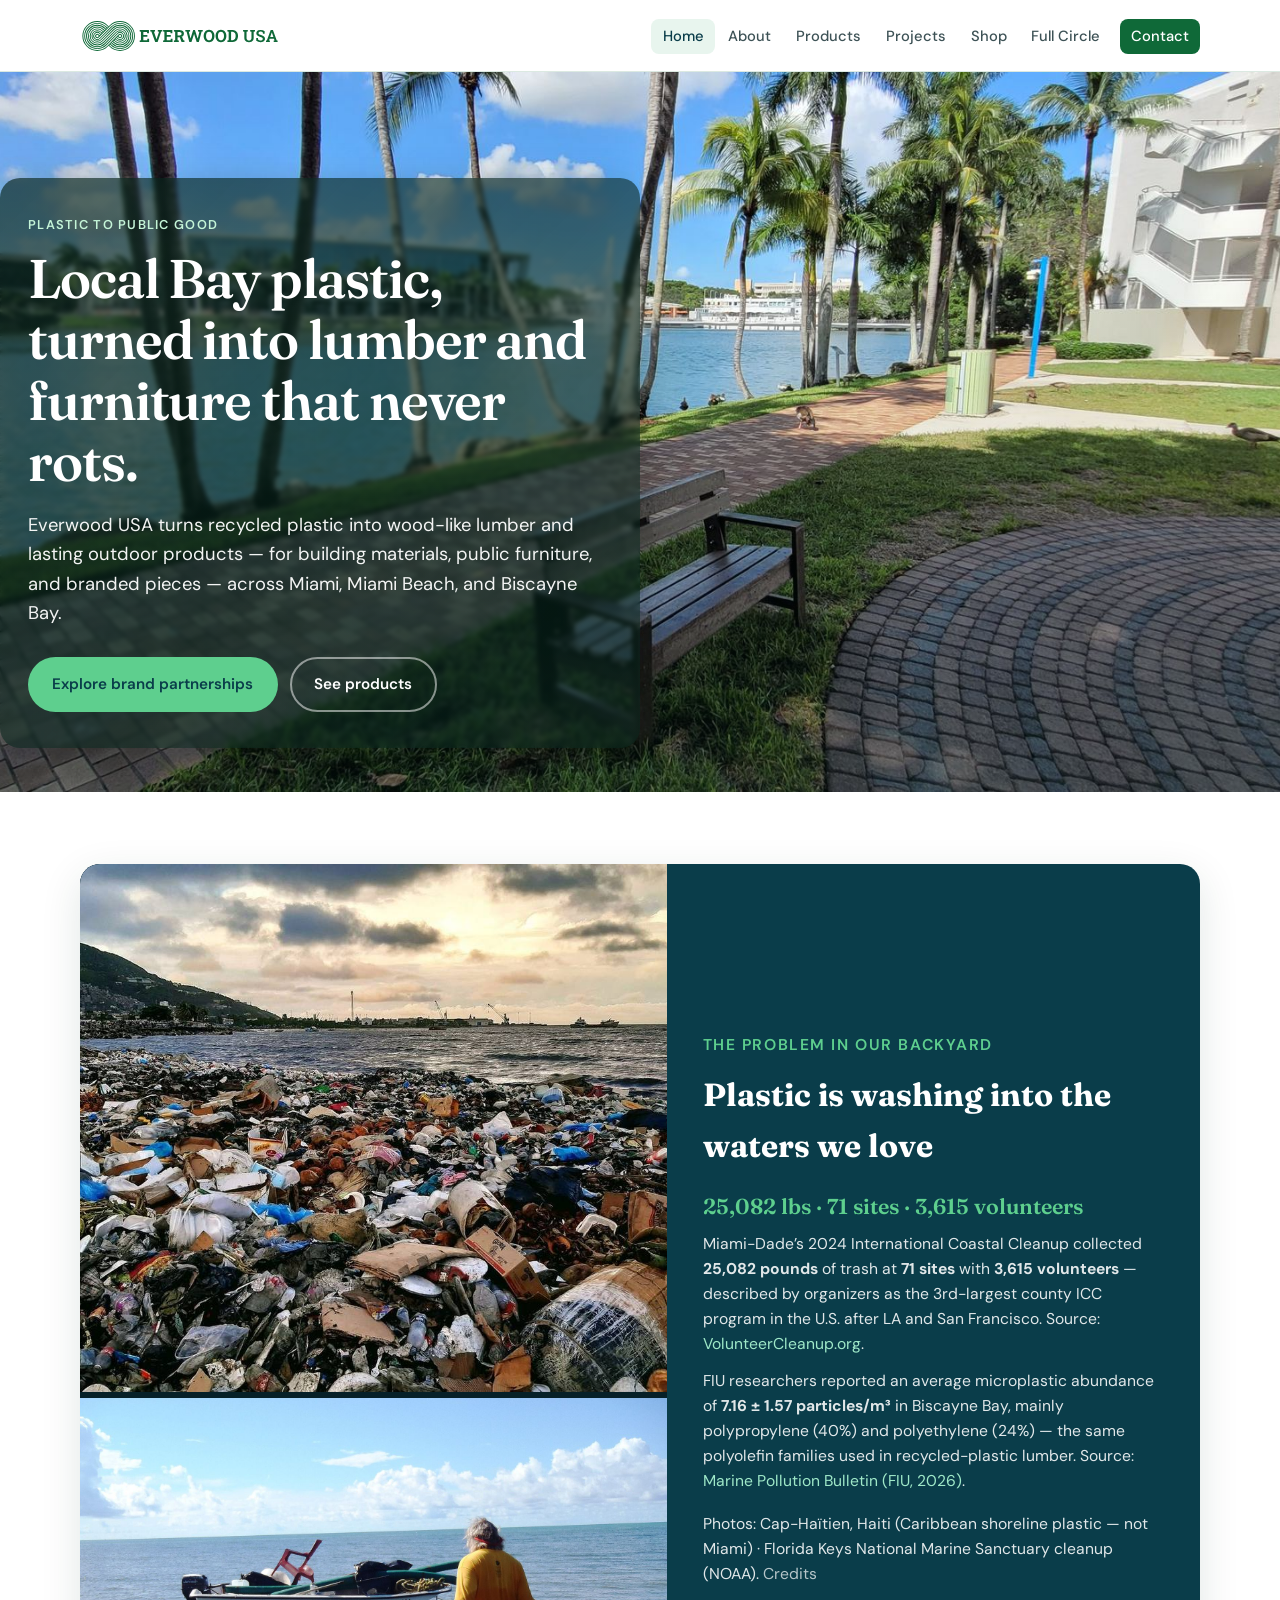
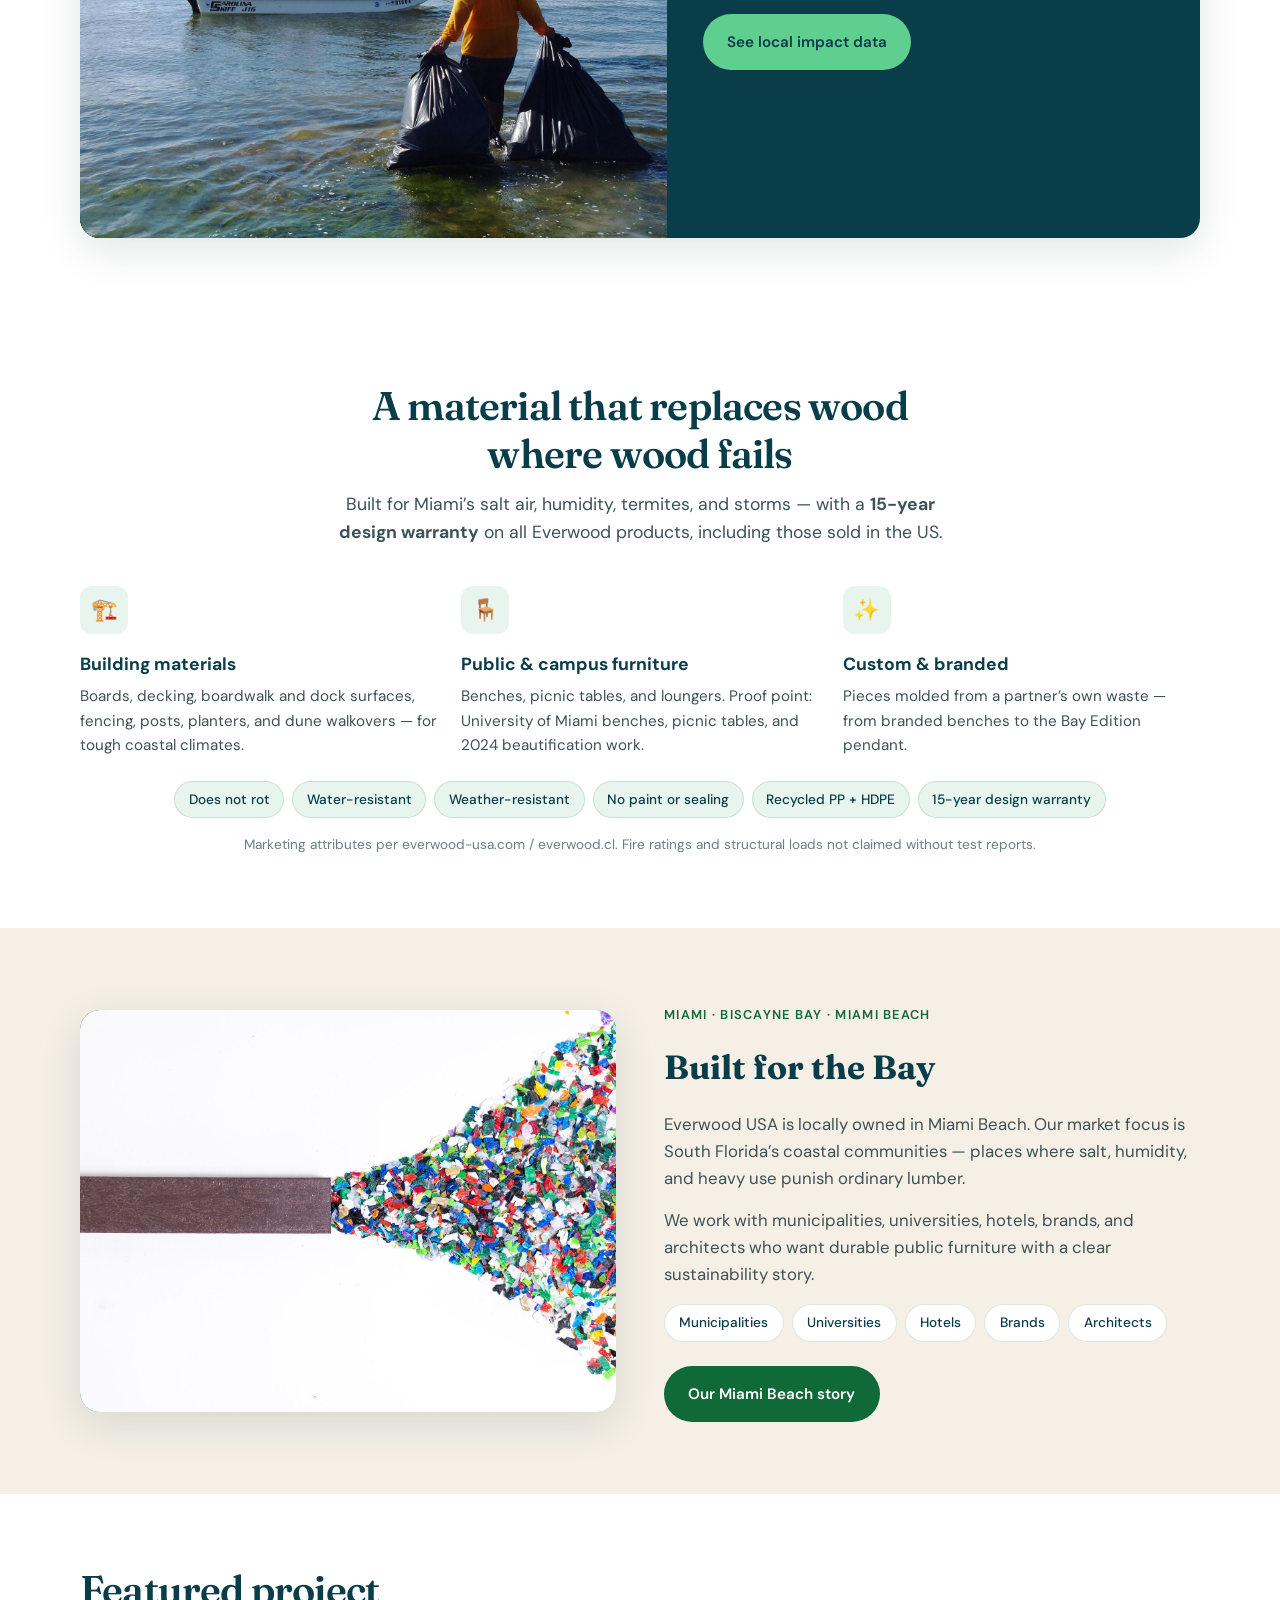
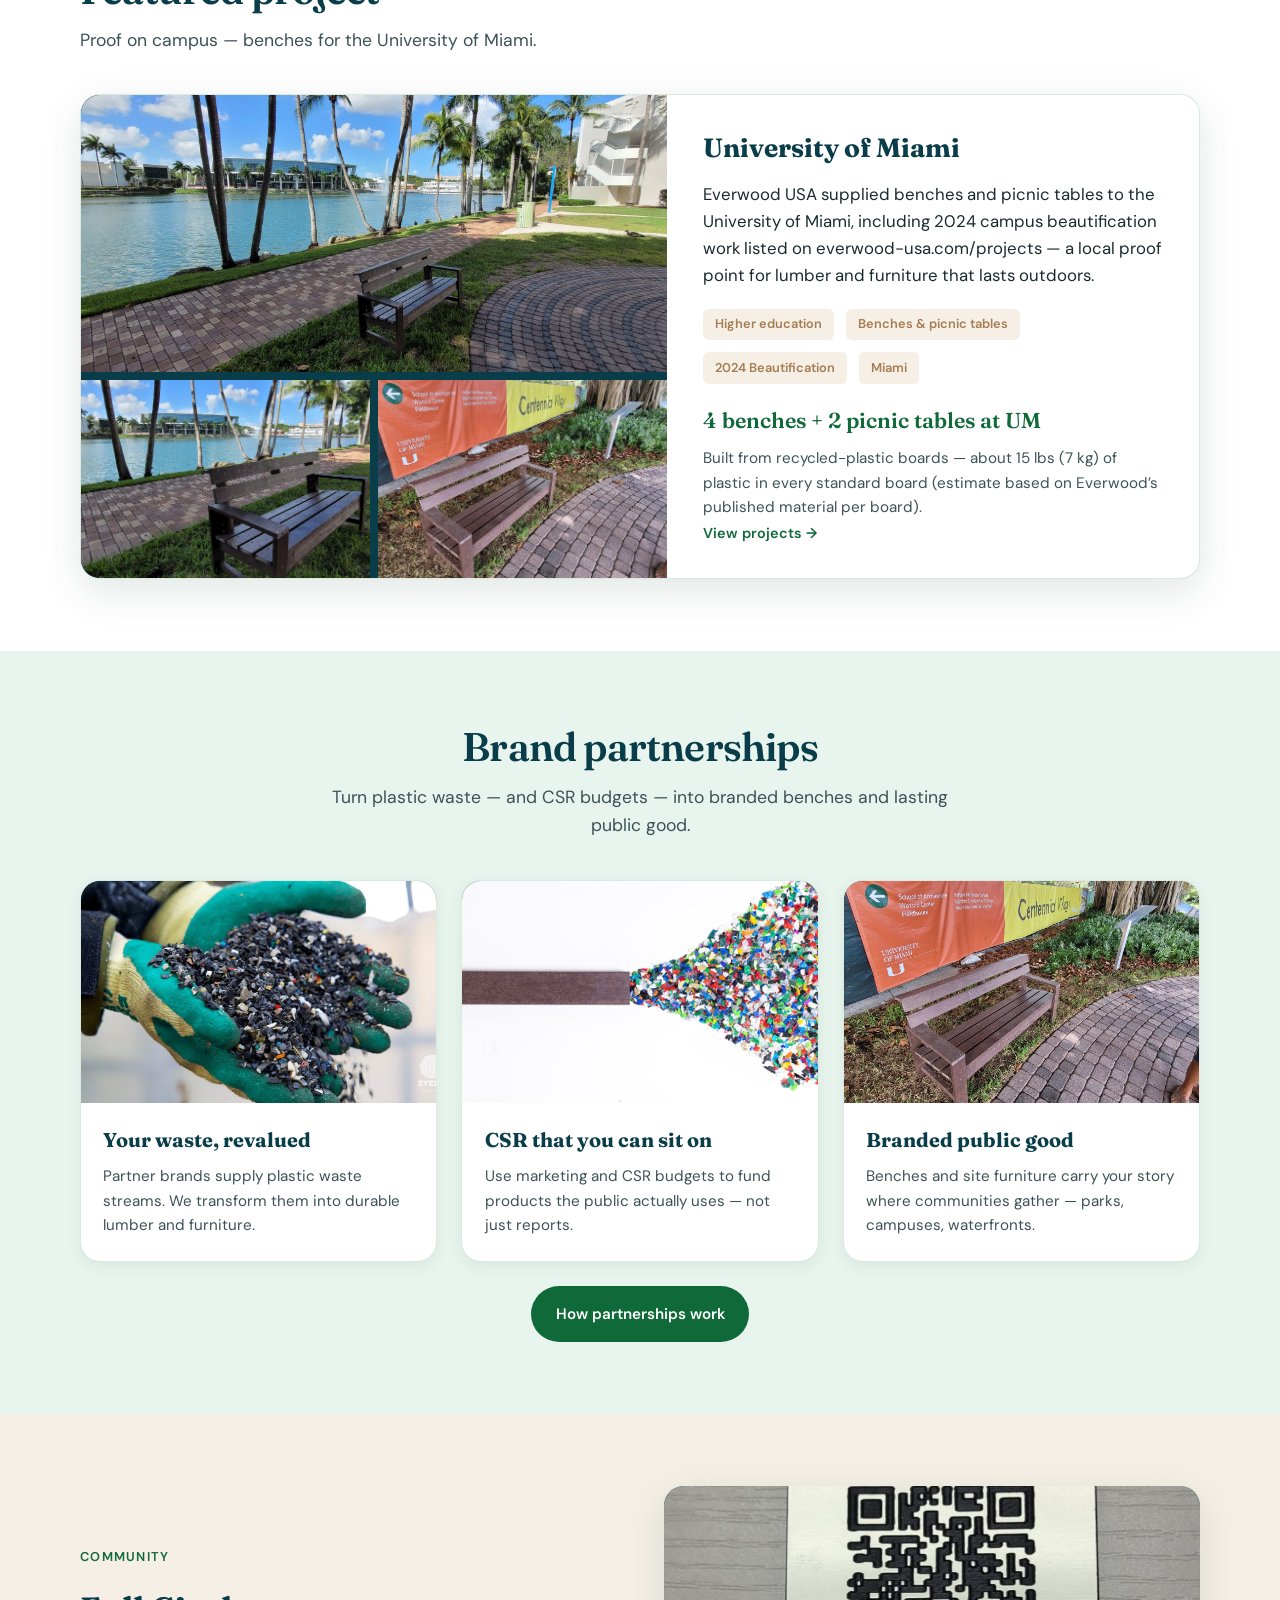
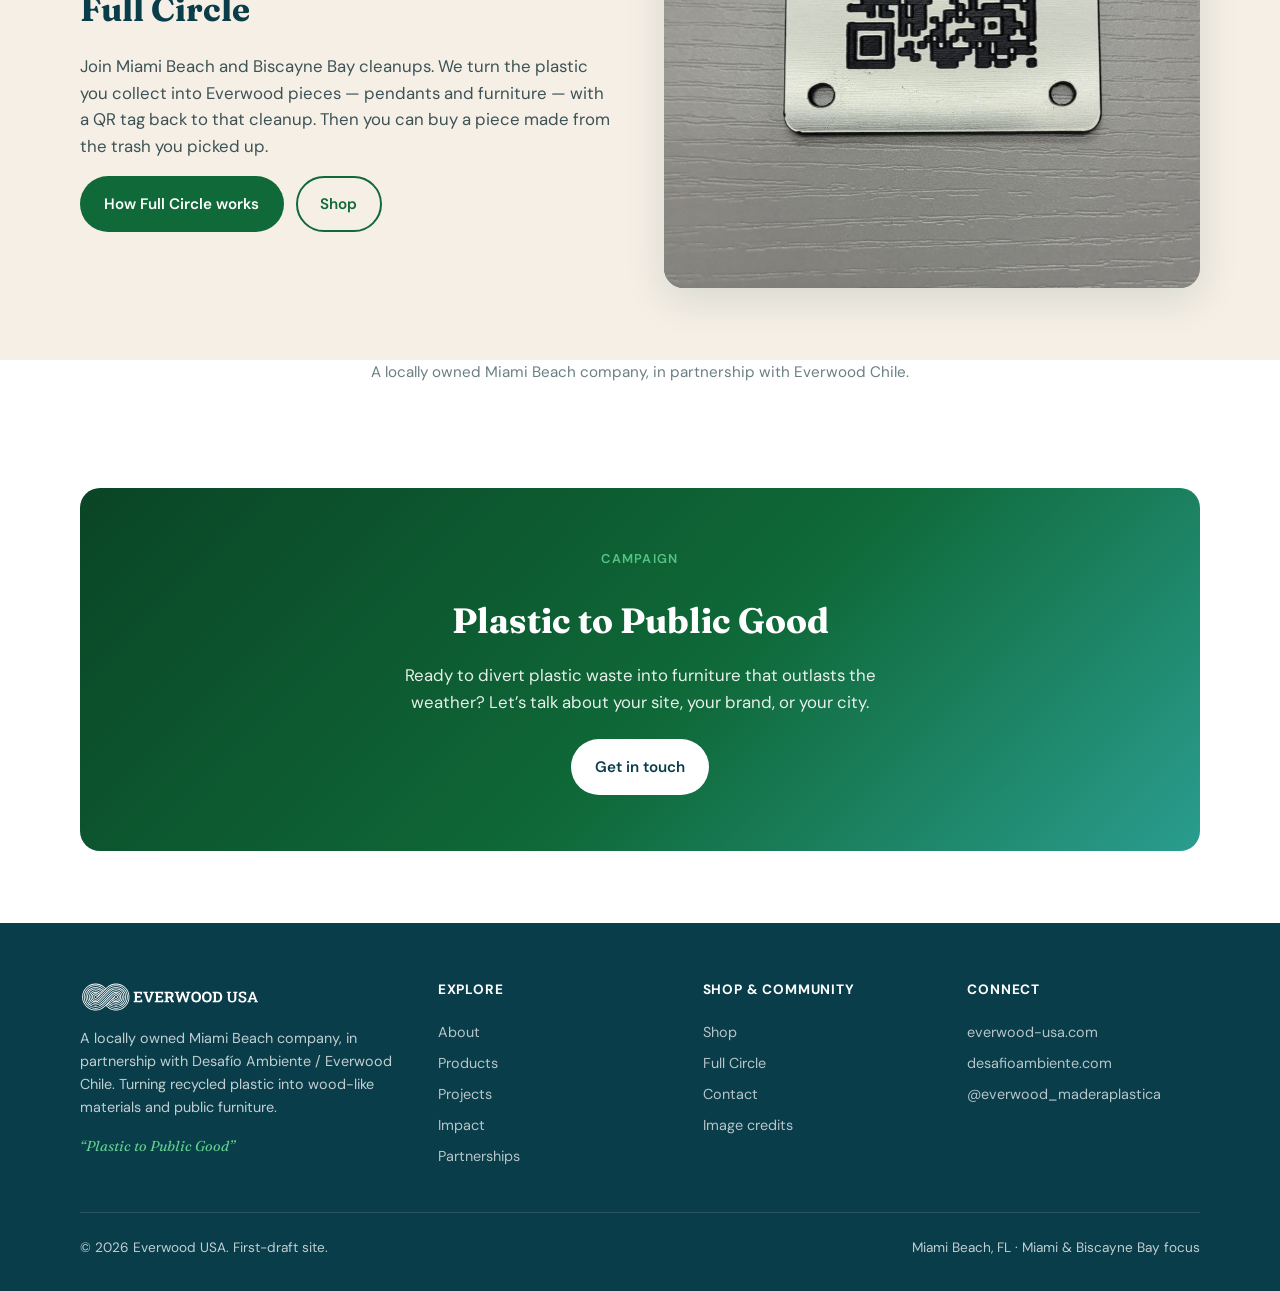
==== commit 14f20768: "Fill US impact and UM figures; match US warranty Co-authored-by: robincapital <robincapital@users.no" ====
--- a/index.html
+++ b/index.html
@@ -121,7 +121,7 @@
       <div class="container">
         <div class="section-header center">
           <h2>A material that replaces wood where wood fails</h2>
-          <p>Built for Miami’s salt air, humidity, termites, and storms — with a <strong>15-year design warranty</strong> on Everwood products (everwood.cl; US terms <span class="placeholder-note">[confirm US warranty]</span>).</p>
+          <p>Built for Miami’s salt air, humidity, termites, and storms — with a <strong>15-year design warranty</strong> on all Everwood products, including those sold in the US.</p>
         </div>
         <div class="grid-3">
           <article class="feature">
@@ -200,8 +200,8 @@
                 <span class="meta-pill">2024 Beautification</span>
                 <span class="meta-pill">Miami</span>
               </div>
-              <p><span class="placeholder-stat">[UM bench count]</span> <span class="placeholder-note">placeholder</span></p>
-              <p class="mt-1" style="color:var(--ink-soft);font-size:0.95rem">Exact bench count and project details to be confirmed and filled in.</p>
+              <p class="stat" style="font-family:var(--font-display);font-size:1.35rem;color:var(--brand-green);font-weight:600">4 benches + 2 picnic tables at UM</p>
+              <p class="mt-1" style="color:var(--ink-soft);font-size:0.95rem">Built from recycled-plastic boards — about 15 lbs (7 kg) of plastic in every standard board (estimate based on Everwood’s published material per board).</p>
               <a class="card-link" href="pages/projects.html">View projects →</a>
             </div>
           </div>
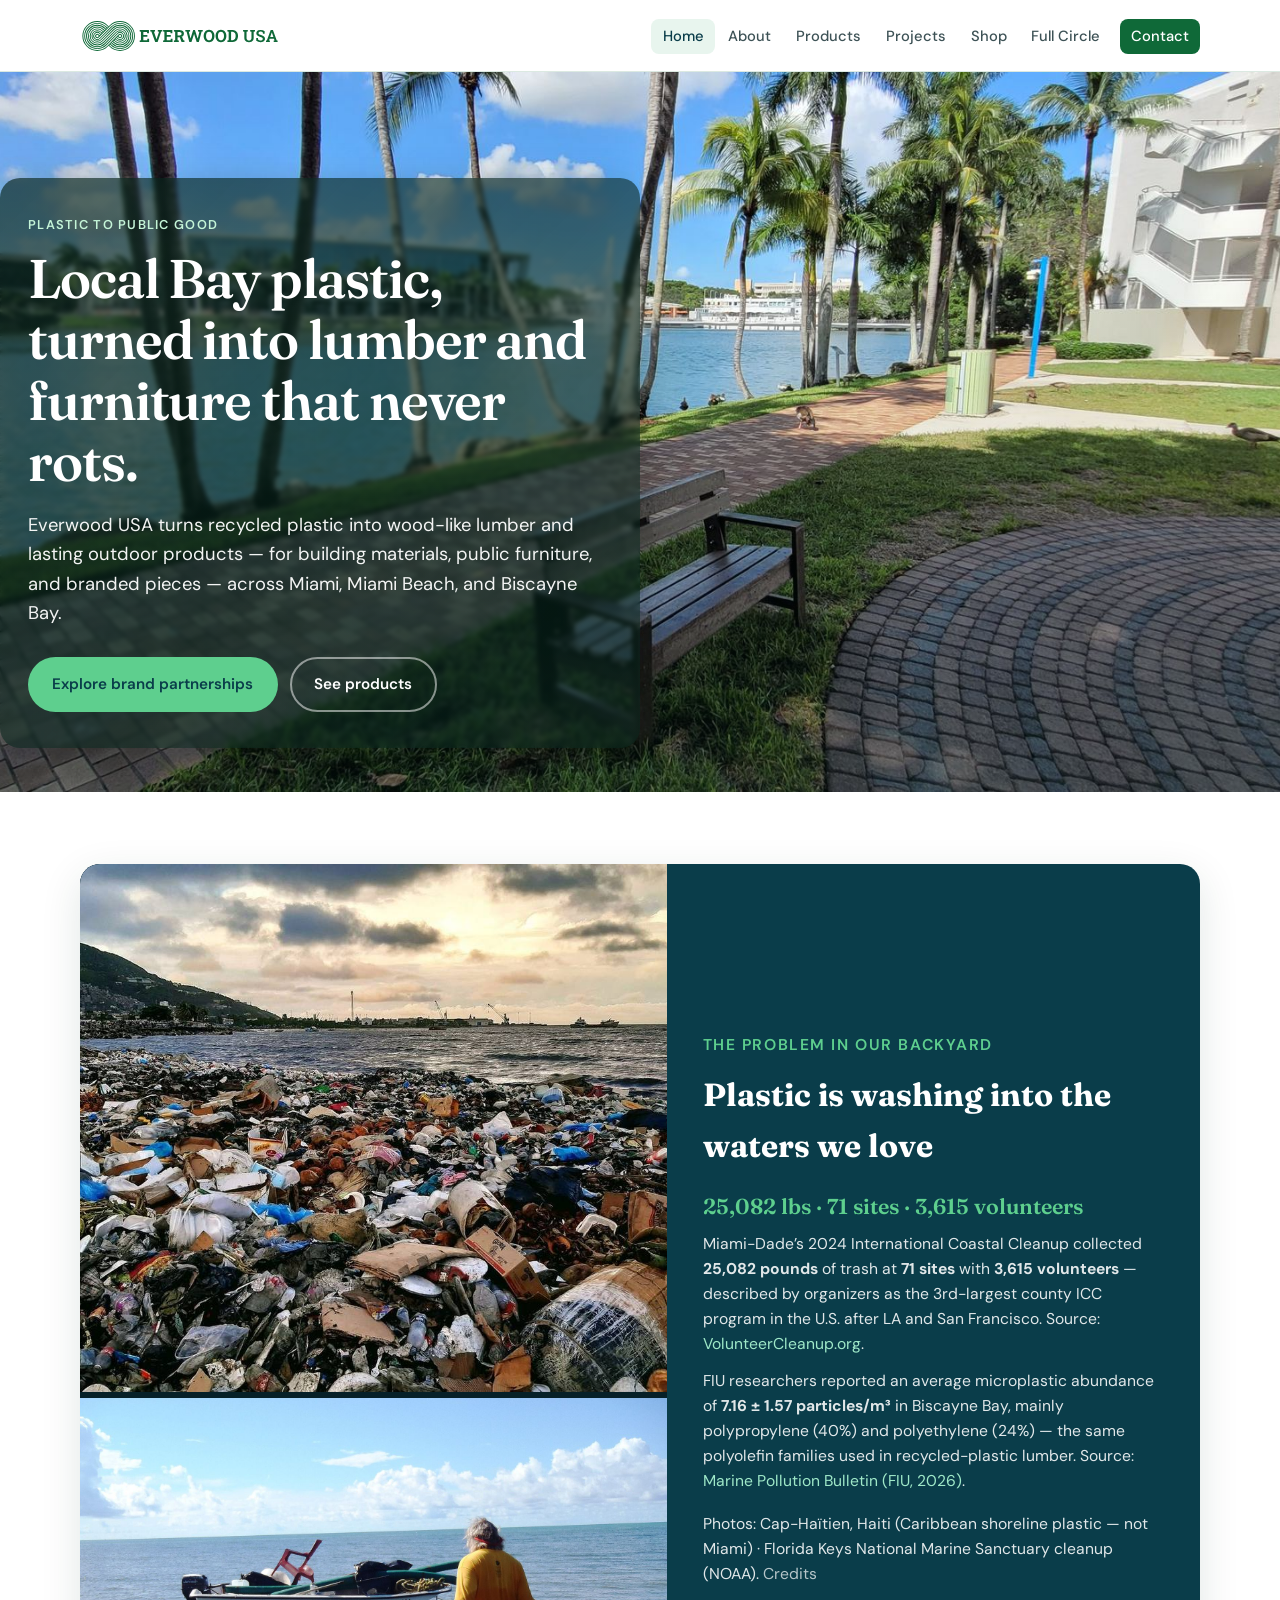
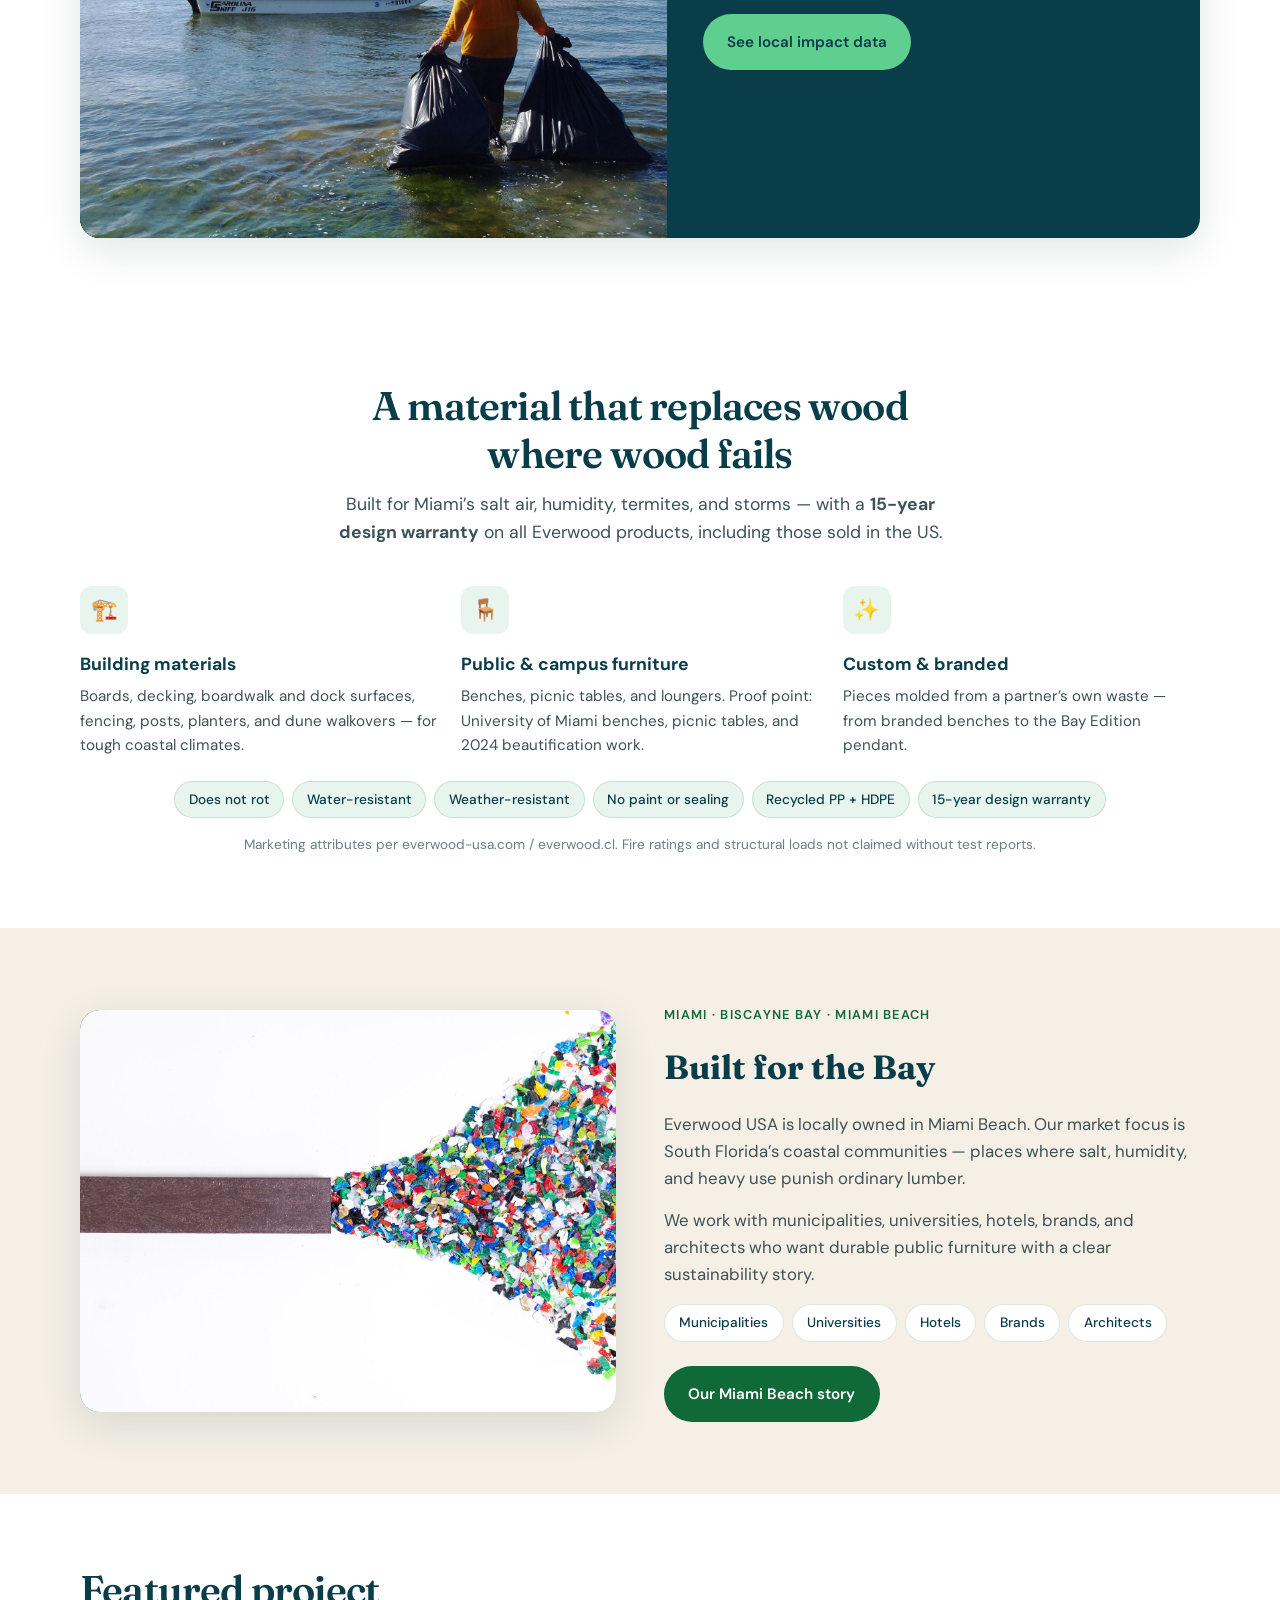
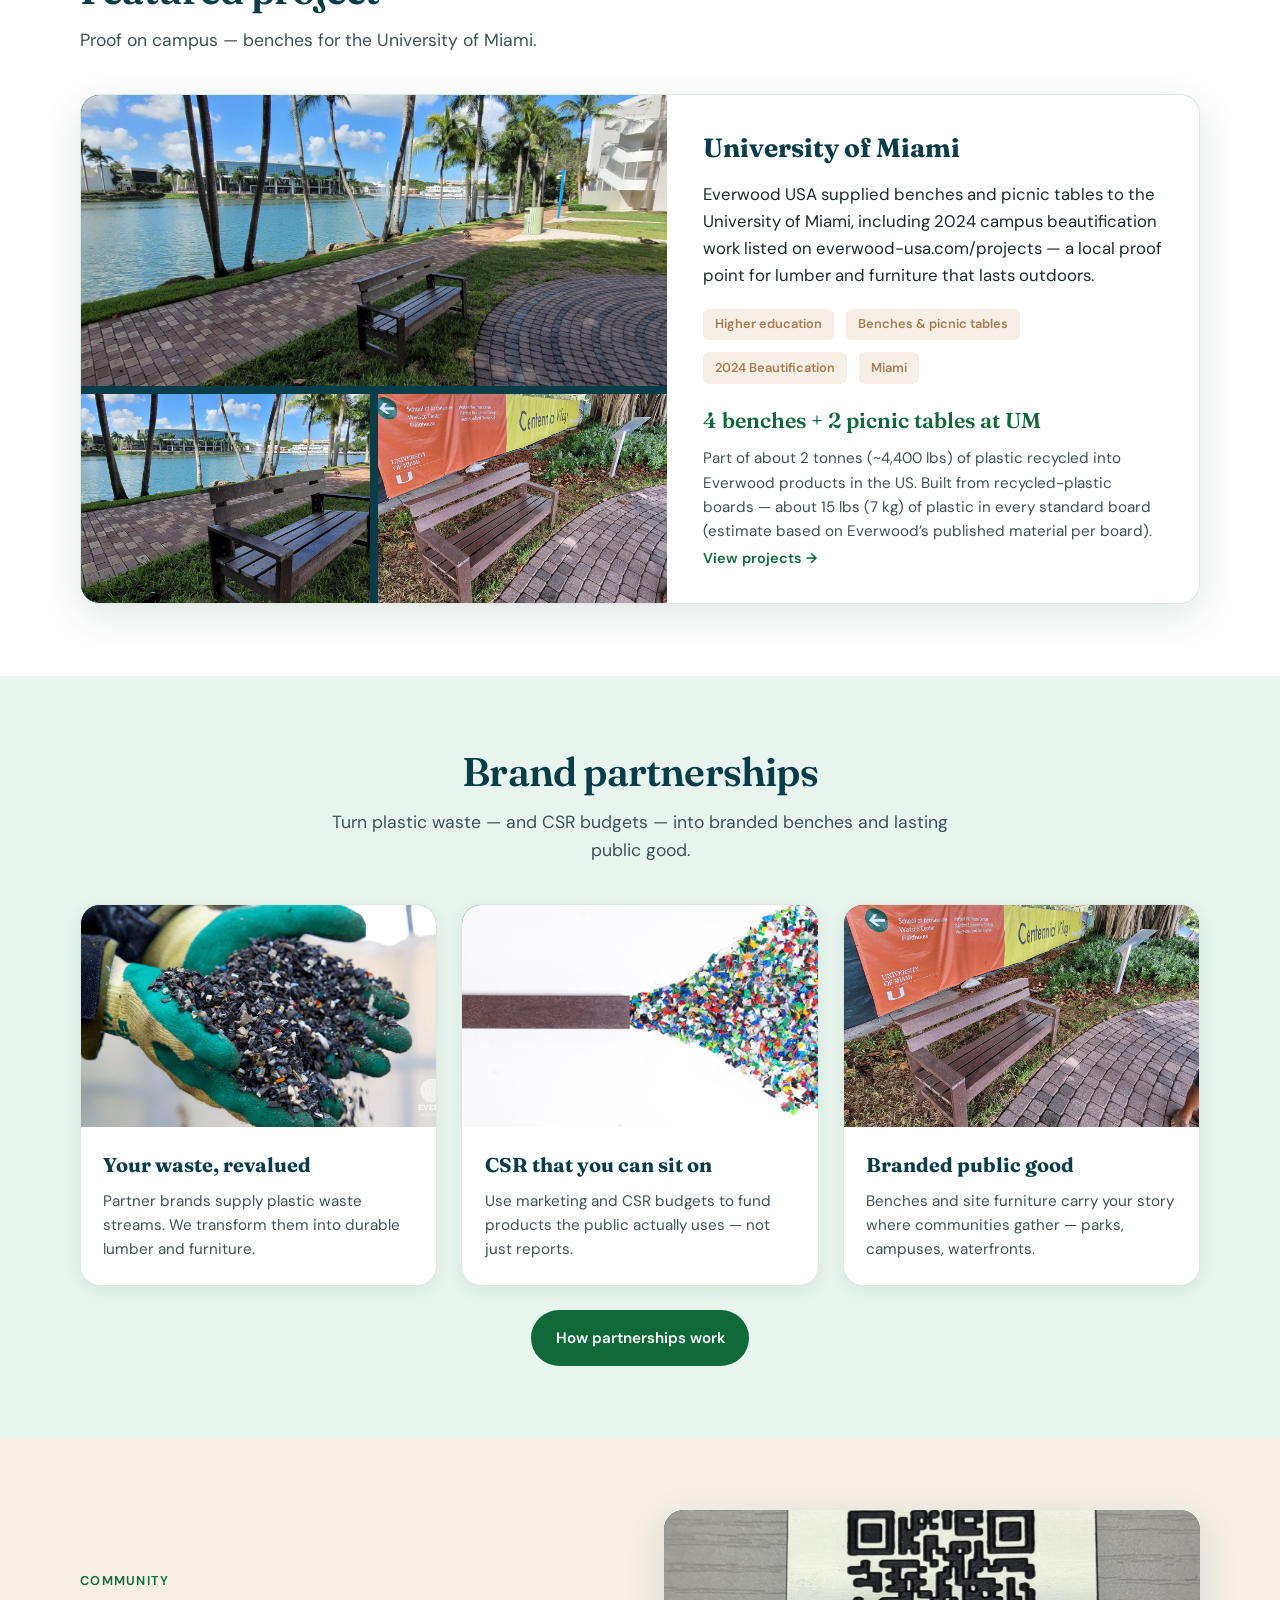
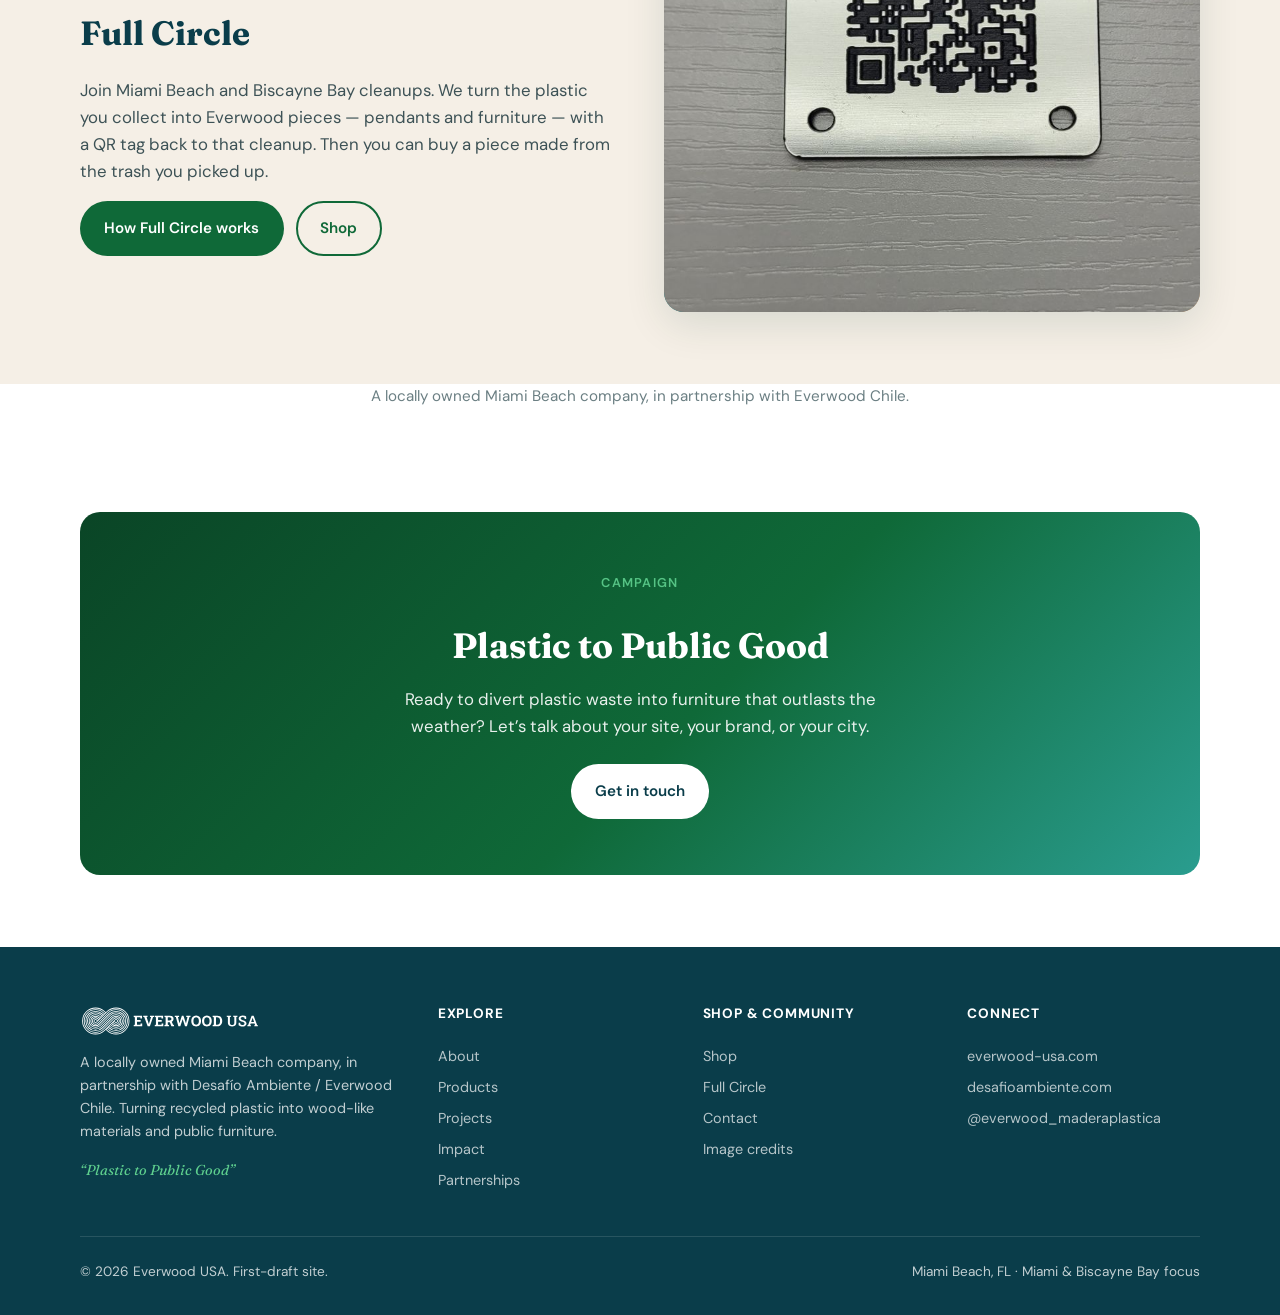
==== commit 7975ec41: "Add US total: about 2 tonnes of plastic recycled" ====
--- a/index.html
+++ b/index.html
@@ -201,7 +201,7 @@
                 <span class="meta-pill">Miami</span>
               </div>
               <p class="stat" style="font-family:var(--font-display);font-size:1.35rem;color:var(--brand-green);font-weight:600">4 benches + 2 picnic tables at UM</p>
-              <p class="mt-1" style="color:var(--ink-soft);font-size:0.95rem">Built from recycled-plastic boards — about 15 lbs (7 kg) of plastic in every standard board (estimate based on Everwood’s published material per board).</p>
+              <p class="mt-1" style="color:var(--ink-soft);font-size:0.95rem">Part of about 2 tonnes (~4,400 lbs) of plastic recycled into Everwood products in the US. Built from recycled-plastic boards — about 15 lbs (7 kg) of plastic in every standard board (estimate based on Everwood’s published material per board).</p>
               <a class="card-link" href="pages/projects.html">View projects →</a>
             </div>
           </div>
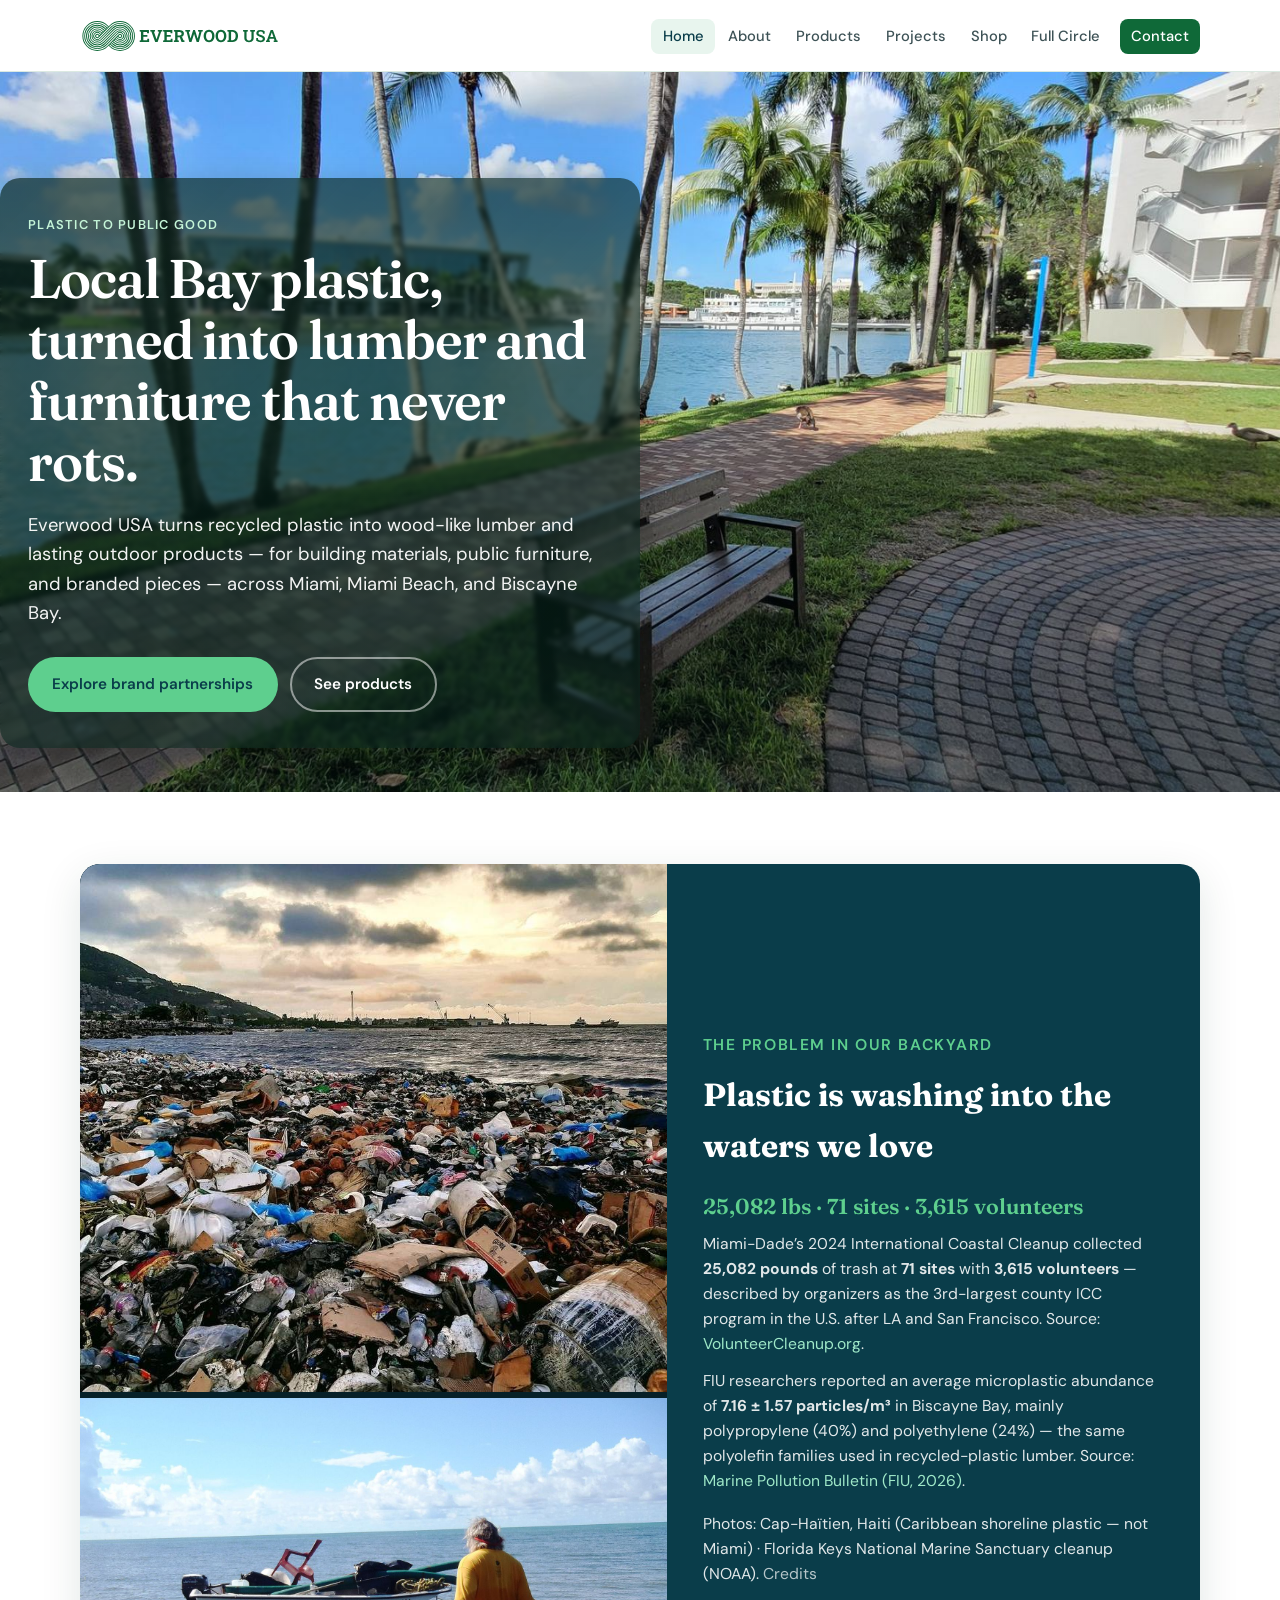
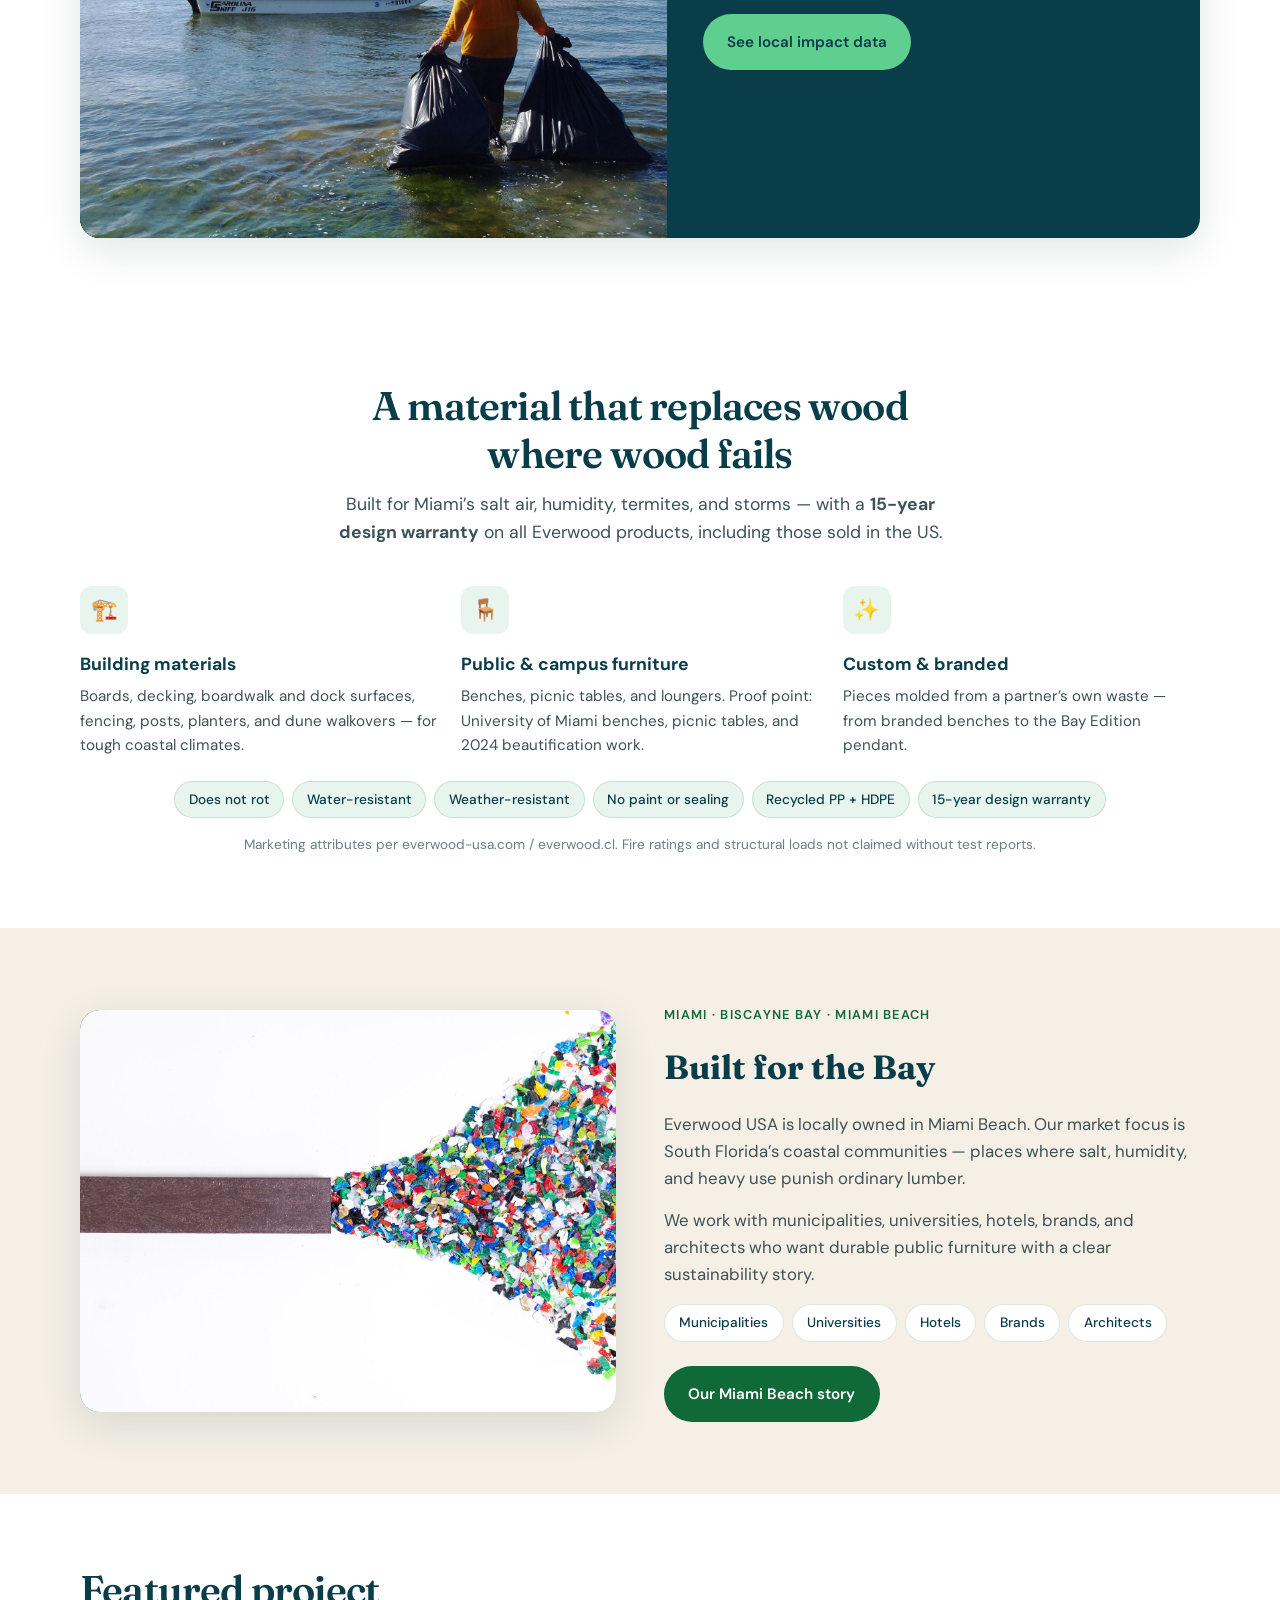
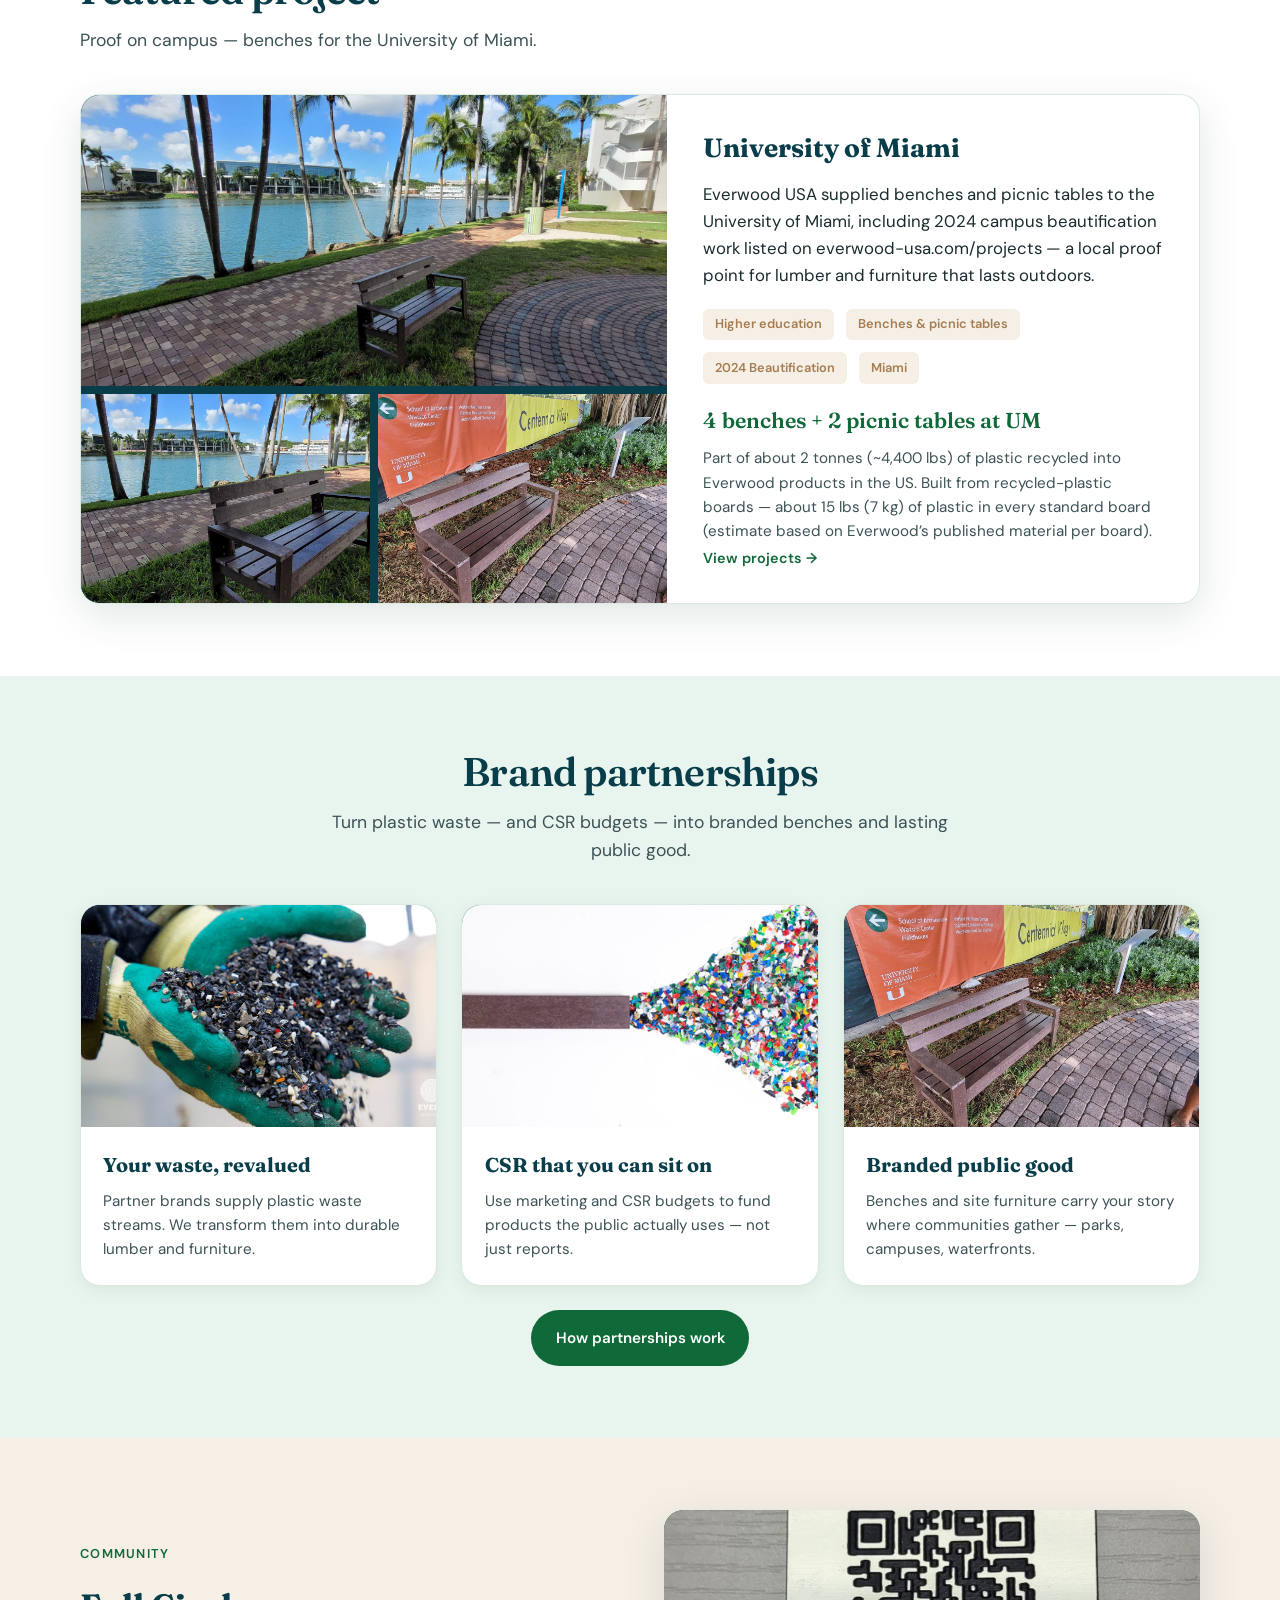
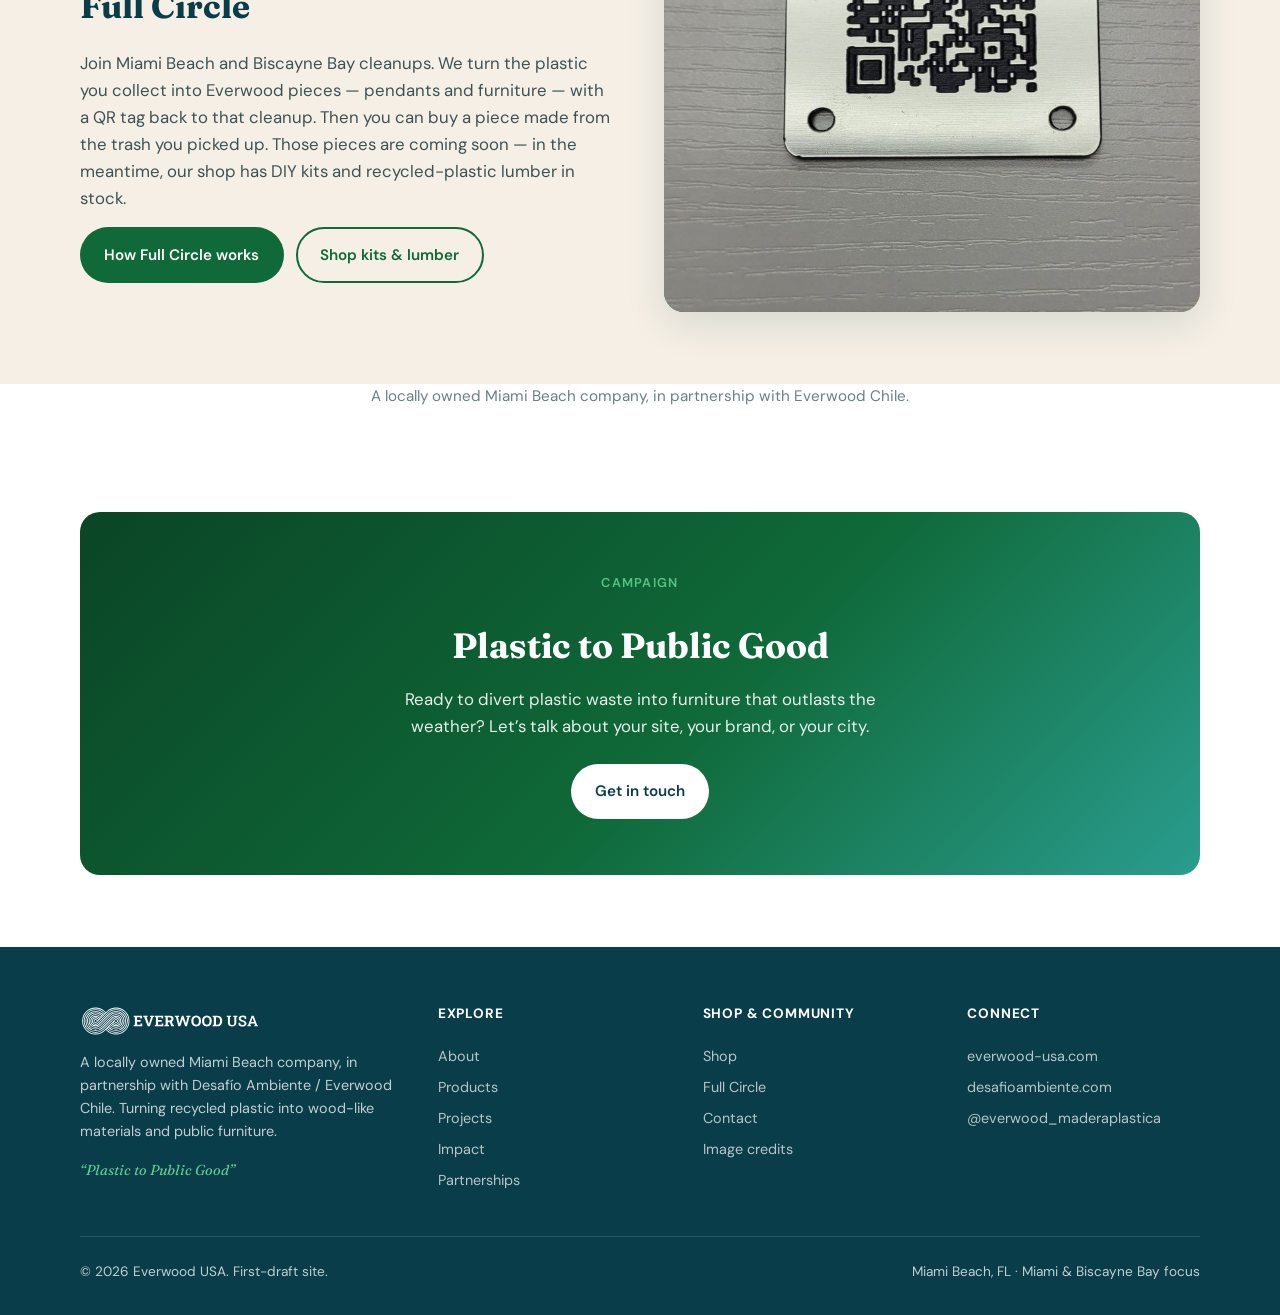
==== commit a18c09c2: "Rework shop: lumber in stock, Everwood pieces coming soon, merch" ====
--- a/index.html
+++ b/index.html
@@ -256,10 +256,10 @@
         <div class="split-copy">
           <p class="eyebrow" style="color:var(--bay-teal)">Community</p>
           <h2>Full Circle</h2>
-          <p>Join Miami Beach and Biscayne Bay cleanups. We turn the plastic you collect into Everwood pieces — pendants and furniture — with a QR tag back to that cleanup. Then you can buy a piece made from the trash you picked up.</p>
+          <p>Join Miami Beach and Biscayne Bay cleanups. We turn the plastic you collect into Everwood pieces — pendants and furniture — with a QR tag back to that cleanup. Then you can buy a piece made from the trash you picked up. Those pieces are coming soon — in the meantime, our shop has DIY kits and recycled-plastic lumber in stock.</p>
           <div class="hero-actions mt-2">
             <a class="btn btn-solid" href="pages/full-circle.html">How Full Circle works</a>
-            <a class="btn btn-outline" href="pages/shop.html">Shop</a>
+            <a class="btn btn-outline" href="pages/shop.html">Shop kits &amp; lumber</a>
           </div>
         </div>
         <div class="split-media ph" data-ph="impact-qr-plaque.jpg">
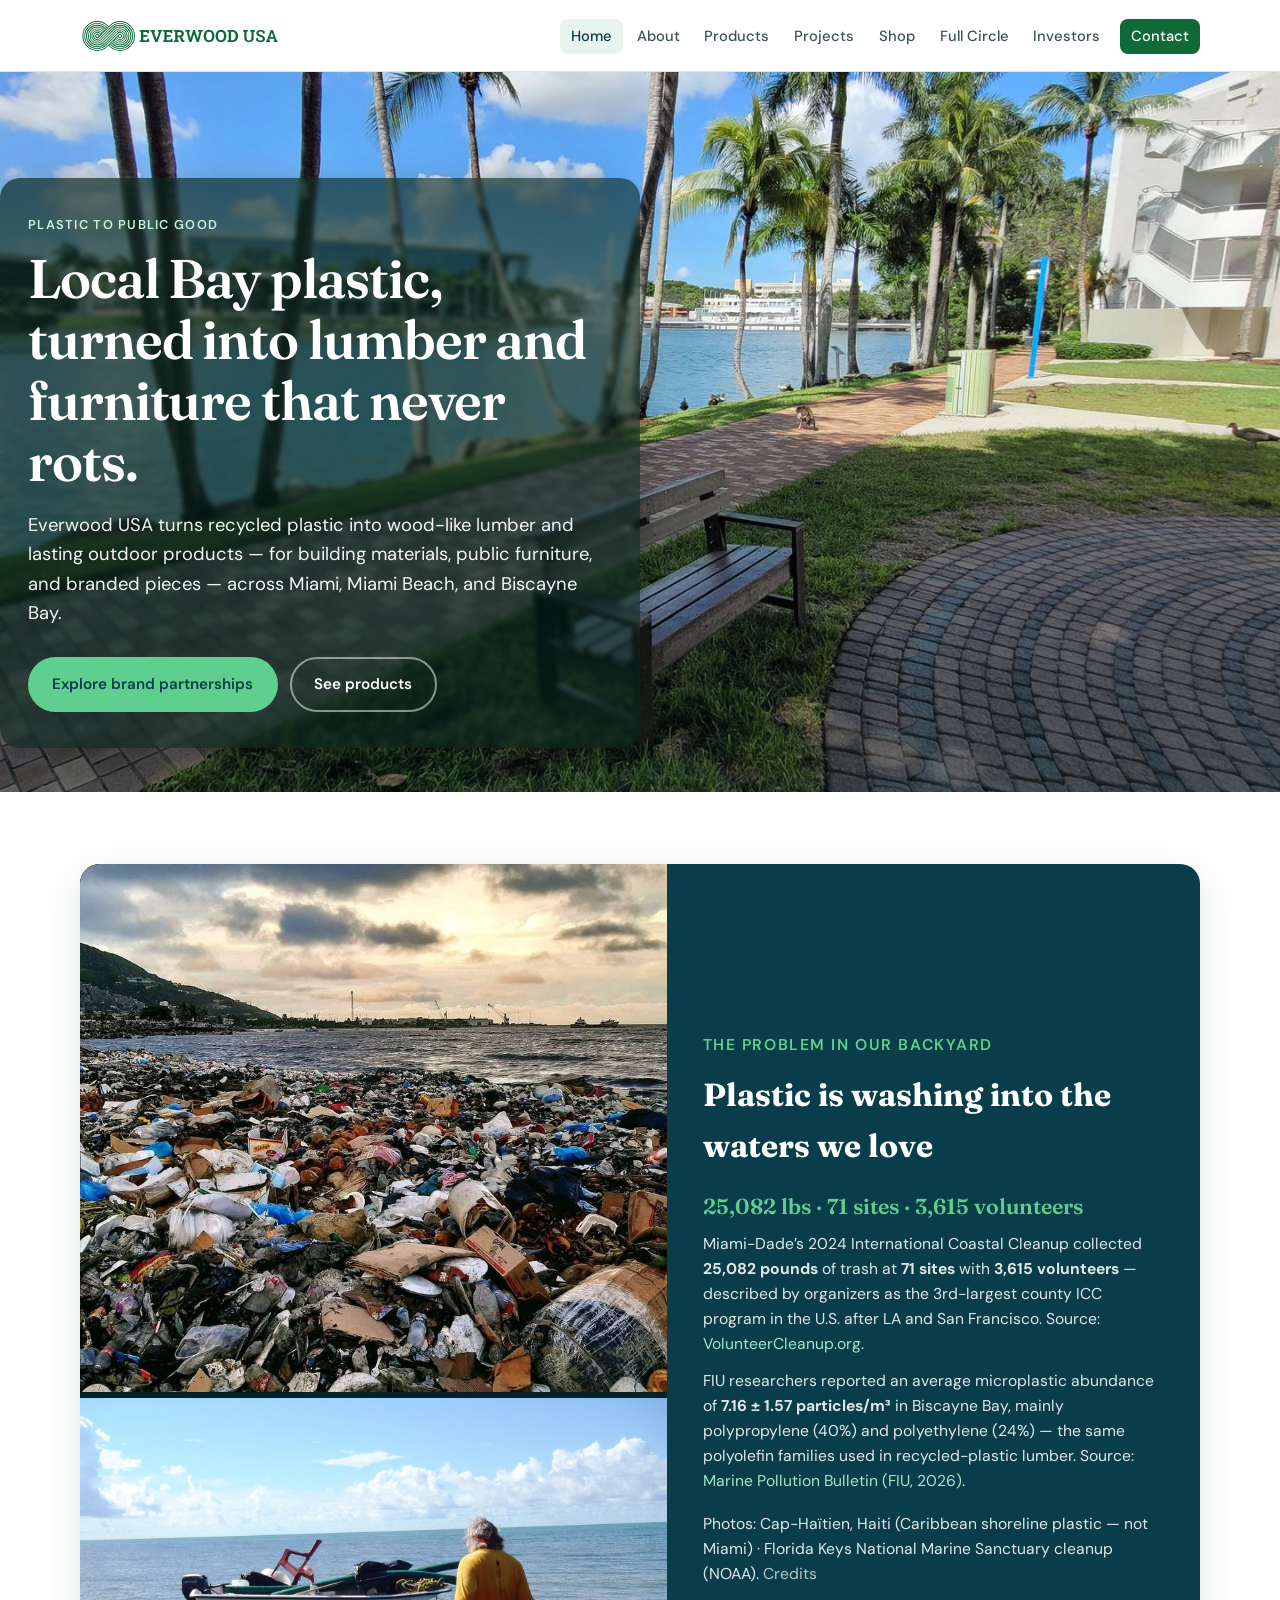
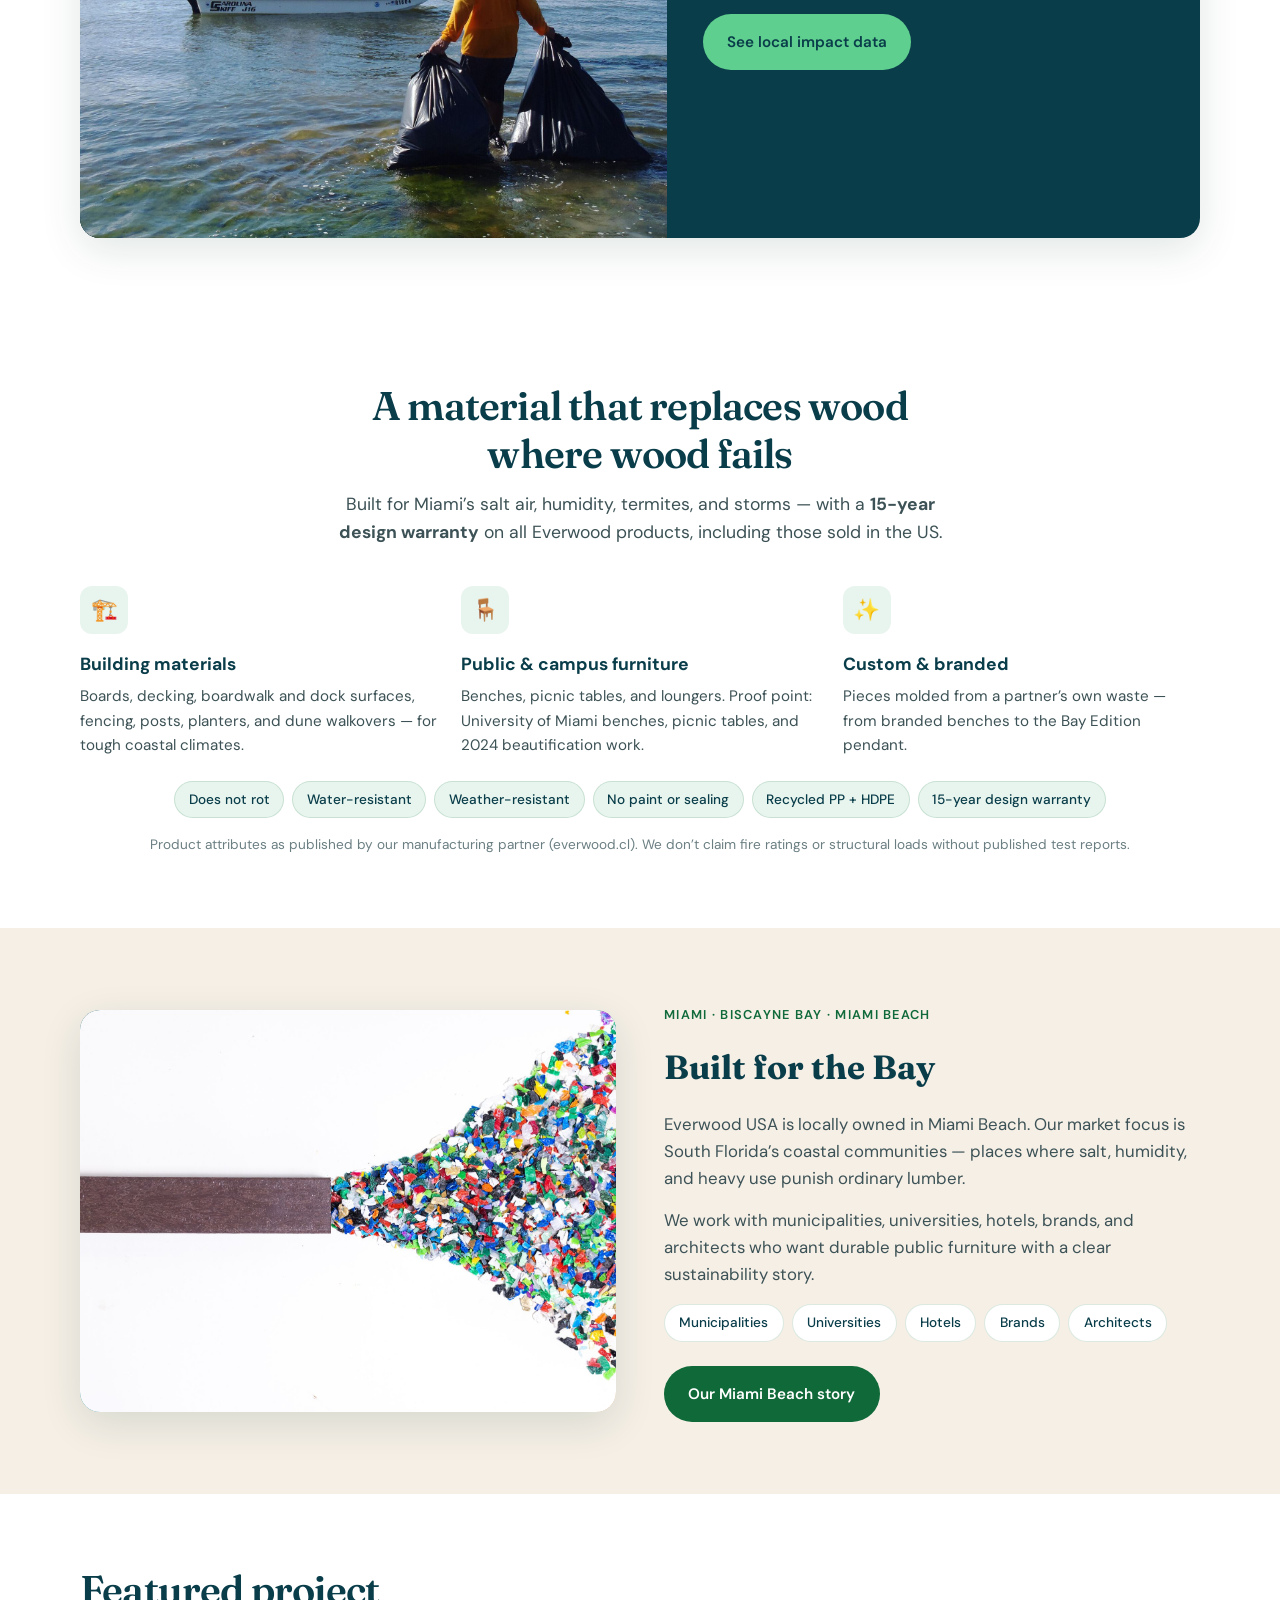
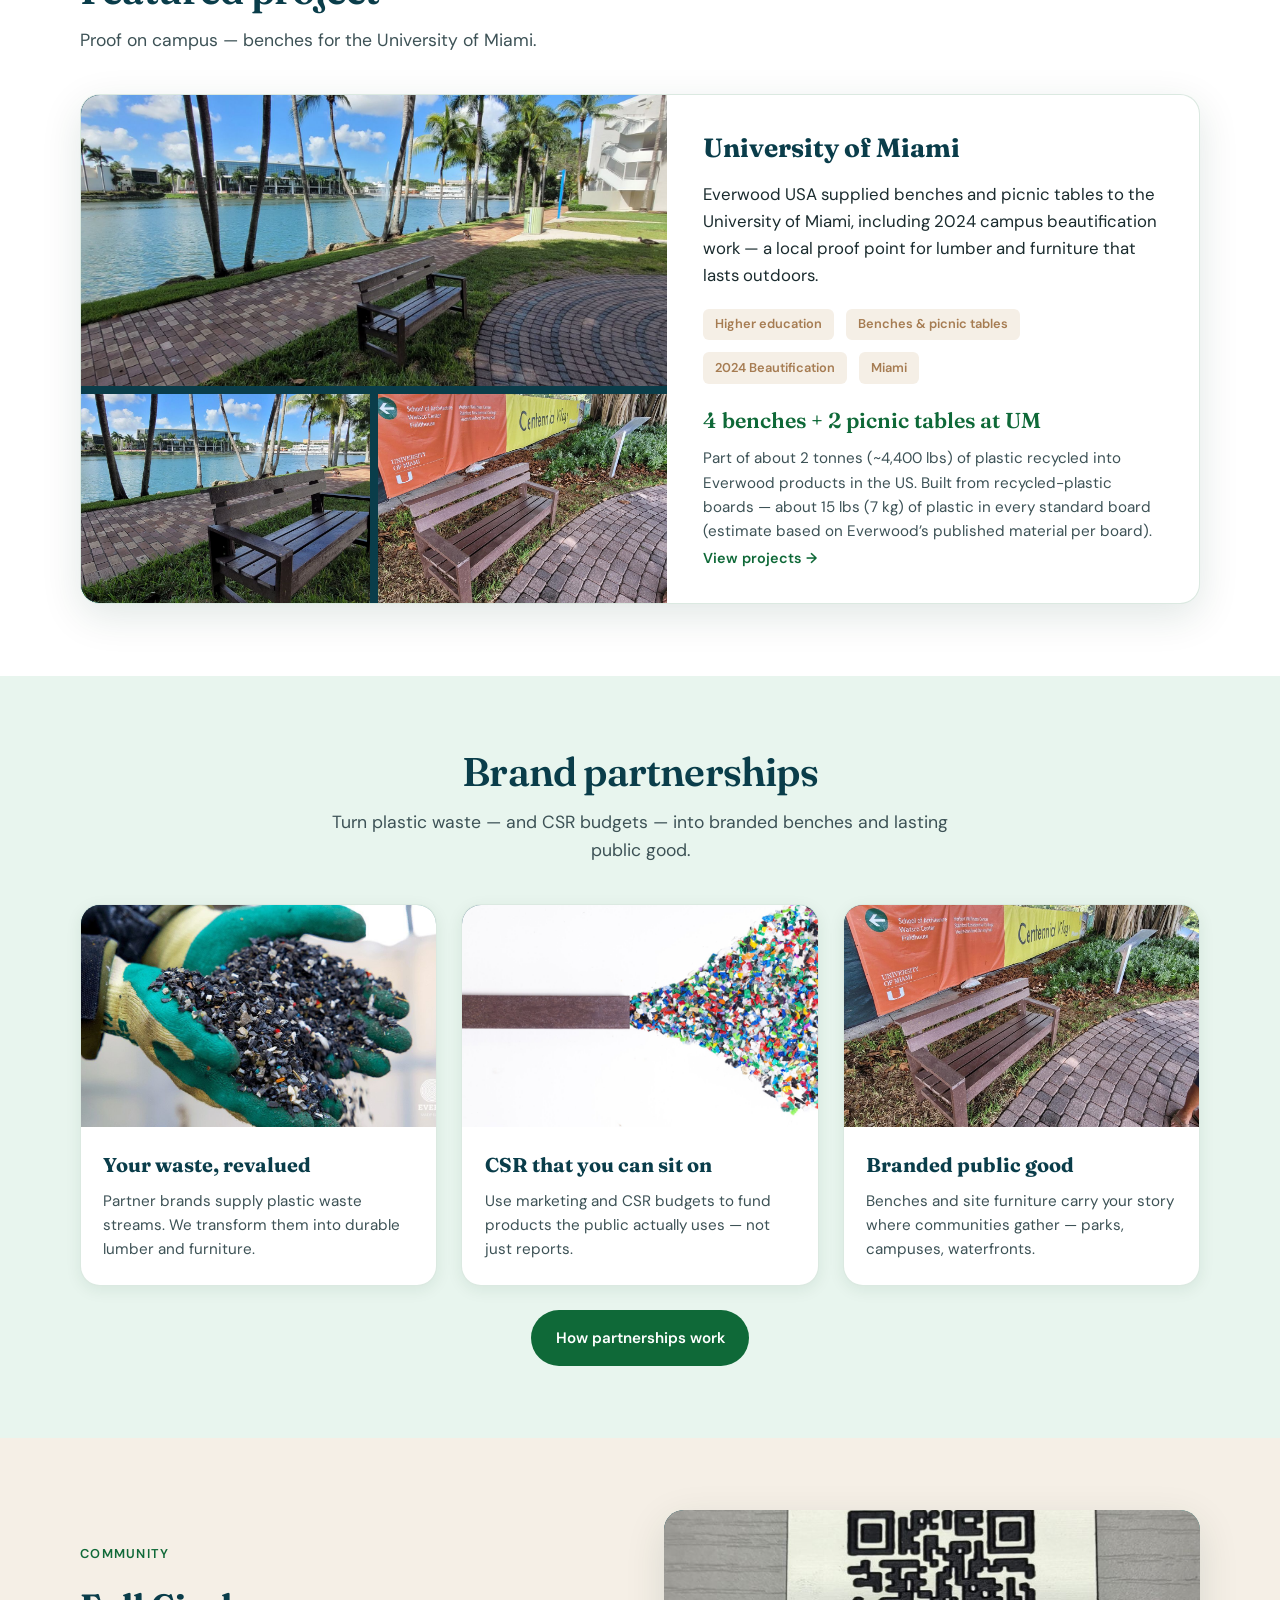
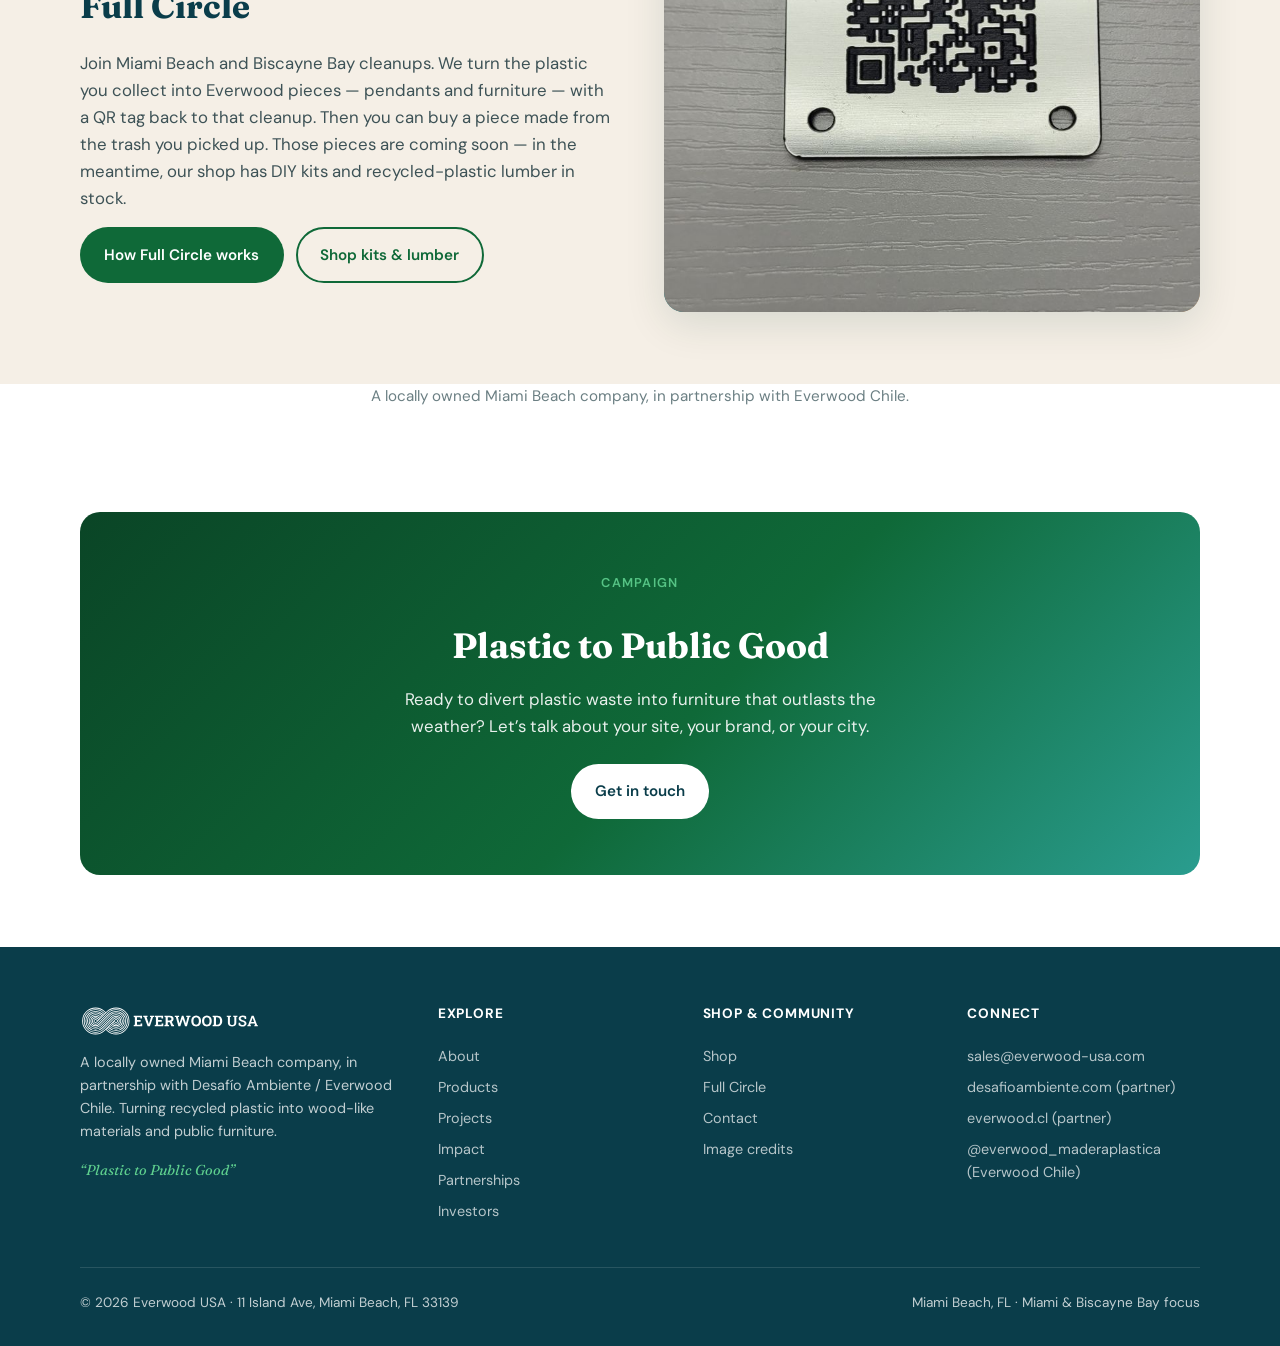
==== commit 3bb56dd5: "Placeholder audit and investor page - Remove visible placeholders across the site: [confirm]/[price]" ====
--- a/index.html
+++ b/index.html
@@ -73,6 +73,7 @@
           <li><a href="pages/projects.html">Projects</a></li>
           <li><a href="pages/shop.html">Shop</a></li>
           <li><a href="pages/full-circle.html">Full Circle</a></li>
+          <li><a href="pages/investors.html">Investors</a></li>
           <li><a class="nav-cta" href="pages/contact.html">Contact</a></li>
         </ul>
       </nav>
@@ -148,7 +149,7 @@
           <span class="spec-chip">Recycled PP + HDPE</span>
           <span class="spec-chip">15-year design warranty</span>
         </div>
-        <p class="text-center mt-2" style="font-size:0.85rem;color:var(--muted)">Marketing attributes per everwood-usa.com / everwood.cl. Fire ratings and structural loads not claimed without test reports.</p>
+        <p class="text-center mt-2" style="font-size:0.85rem;color:var(--muted)">Product attributes as published by our manufacturing partner (everwood.cl). We don’t claim fire ratings or structural loads without published test reports.</p>
       </div>
     </section>
 
@@ -193,7 +194,7 @@
             </div>
             <div class="case-body">
               <h3>University of Miami</h3>
-              <p>Everwood USA supplied benches and picnic tables to the University of Miami, including 2024 campus beautification work listed on everwood-usa.com/projects — a local proof point for lumber and furniture that lasts outdoors.</p>
+              <p>Everwood USA supplied benches and picnic tables to the University of Miami, including 2024 campus beautification work — a local proof point for lumber and furniture that lasts outdoors.</p>
               <div class="case-meta">
                 <span class="meta-pill">Higher education</span>
                 <span class="meta-pill">Benches &amp; picnic tables</span>
@@ -301,6 +302,7 @@
           <a href="pages/projects.html">Projects</a>
           <a href="pages/impact.html">Impact</a>
           <a href="pages/partnerships.html">Partnerships</a>
+          <a href="pages/investors.html">Investors</a>
         </div>
         <div class="footer-col">
           <h4>Shop &amp; community</h4>
@@ -311,13 +313,14 @@
         </div>
         <div class="footer-col">
           <h4>Connect</h4>
-          <a href="https://everwood-usa.com" rel="noopener">everwood-usa.com</a>
-          <a href="https://desafioambiente.com" rel="noopener">desafioambiente.com</a>
-          <a href="https://www.instagram.com/everwood_maderaplastica/" rel="noopener">@everwood_maderaplastica</a>
+          <a href="mailto:sales@everwood-usa.com">sales@everwood-usa.com</a>
+          <a href="https://desafioambiente.com" rel="noopener">desafioambiente.com (partner)</a>
+          <a href="https://everwood.cl" rel="noopener">everwood.cl (partner)</a>
+          <a href="https://www.instagram.com/everwood_maderaplastica/" rel="noopener">@everwood_maderaplastica (Everwood Chile)</a>
         </div>
       </div>
       <div class="footer-bottom">
-        <span>© <span id="y"></span> Everwood USA. First-draft site.</span>
+        <span>© <span id="y"></span> Everwood USA · 11 Island Ave, Miami Beach, FL 33139</span>
         <span>Miami Beach, FL · Miami &amp; Biscayne Bay focus</span>
       </div>
     </div>
--- a/assets/css/styles.css
+++ b/assets/css/styles.css
@@ -1342,3 +1342,50 @@
 }
 .founder-strip p { margin: 0; color: var(--ink-soft); font-size: 0.98rem; max-width: 40em; }
 .founder-strip strong { color: var(--bay-deep); }
+
+/* —— Investors page —— */
+.invest-list { display: grid; gap: 1rem; }
+.invest-item {
+  display: grid;
+  grid-template-columns: 1fr auto;
+  gap: 1rem;
+  align-items: center;
+  background: white;
+  border: 1px solid var(--border);
+  border-radius: var(--radius);
+  padding: 1.1rem 1.35rem;
+}
+.invest-item h3 { font-size: 1.05rem; color: var(--bay-deep); margin-bottom: 0.25rem; }
+.invest-item p { margin: 0; color: var(--ink-soft); font-size: 0.95rem; }
+.invest-amount {
+  font-size: 0.8rem;
+  font-weight: 600;
+  color: var(--brand-green-deep);
+  background: var(--bay-mist);
+  border: 1px solid var(--border);
+  border-radius: 999px;
+  padding: 0.35rem 0.8rem;
+  white-space: nowrap;
+}
+@media (max-width: 640px) {
+  .invest-item { grid-template-columns: 1fr; }
+  .invest-amount { justify-self: start; white-space: normal; }
+}
+.link-soon {
+  display: inline-block;
+  margin-top: 1rem;
+  font-weight: 600;
+  font-size: 0.9rem;
+  color: var(--muted);
+  cursor: default;
+}
+.legal-disclaimer {
+  font-size: 0.85rem;
+  color: var(--ink-soft);
+  background: var(--sand);
+  border: 1px solid var(--border);
+  border-radius: var(--radius);
+  padding: 1.25rem 1.5rem;
+}
+.legal-disclaimer strong { color: var(--bay-deep); }
+.sources-inline a { word-break: normal; overflow-wrap: anywhere; }
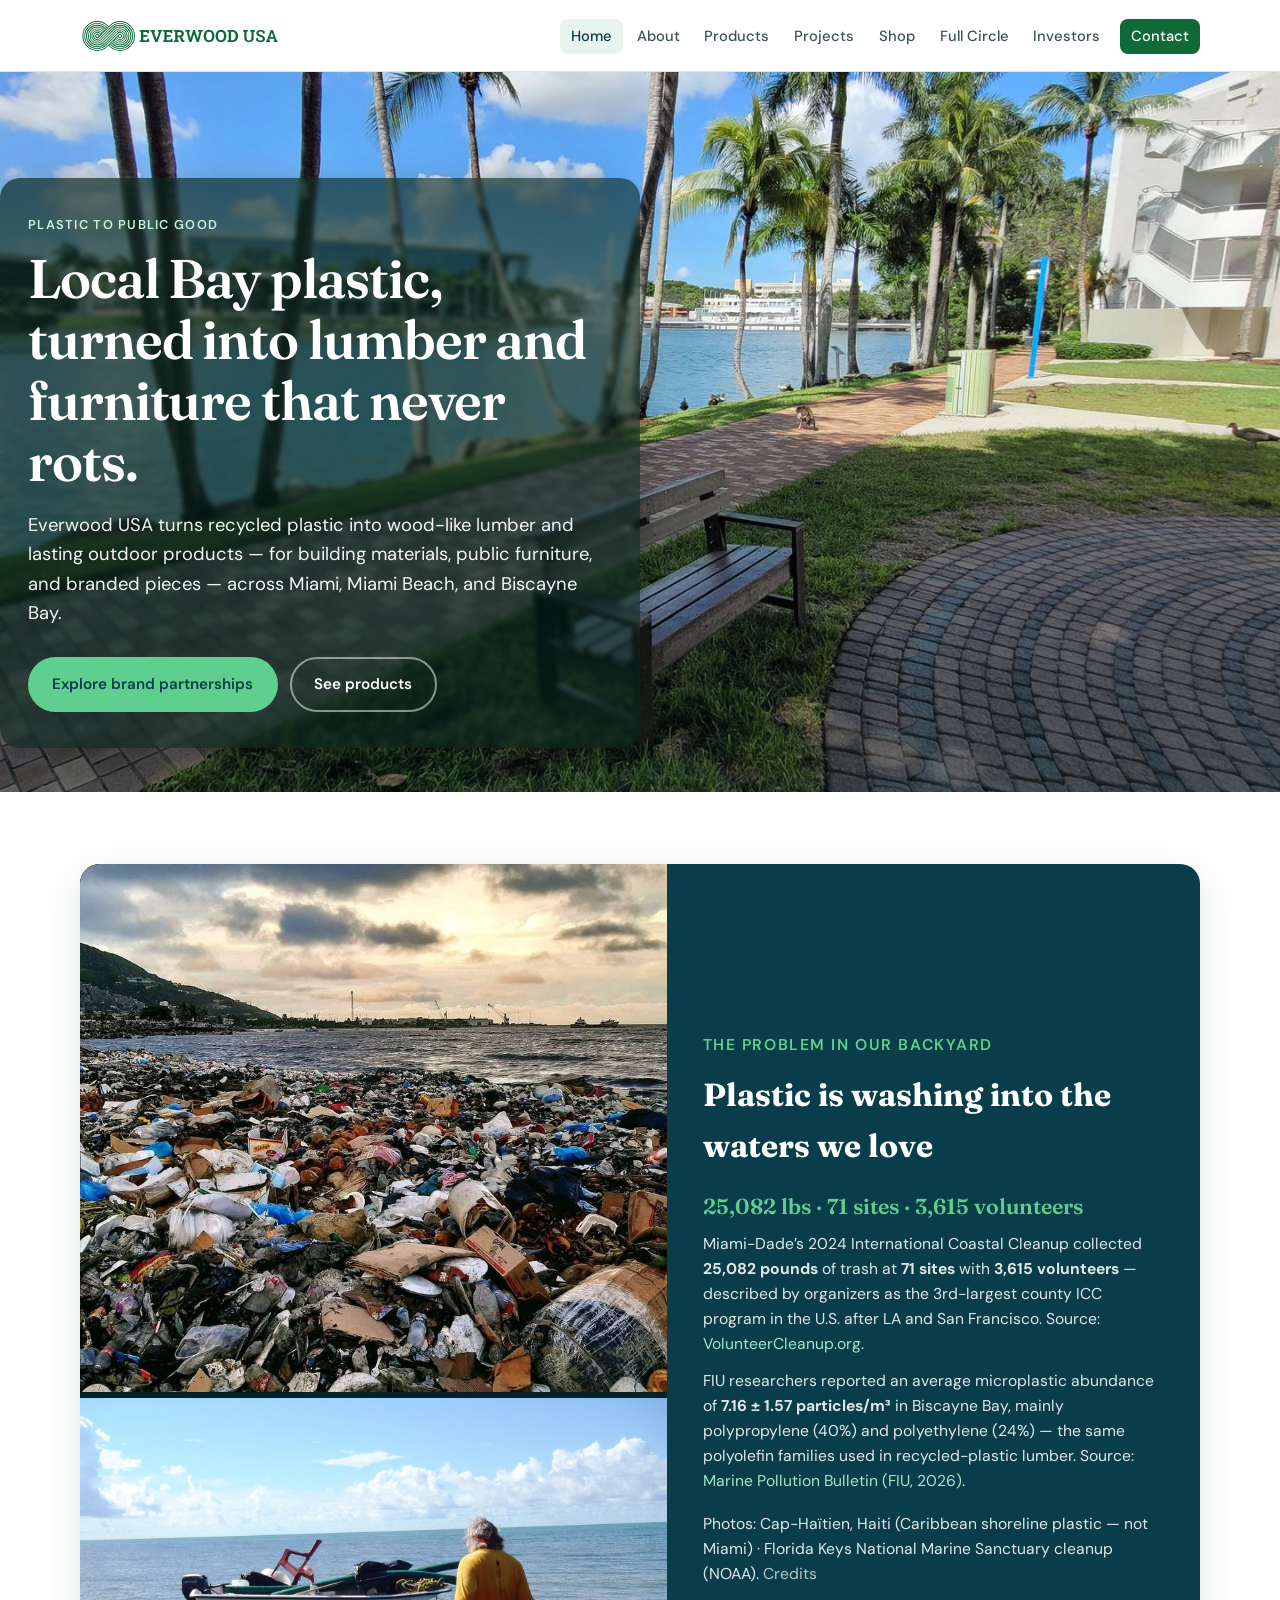
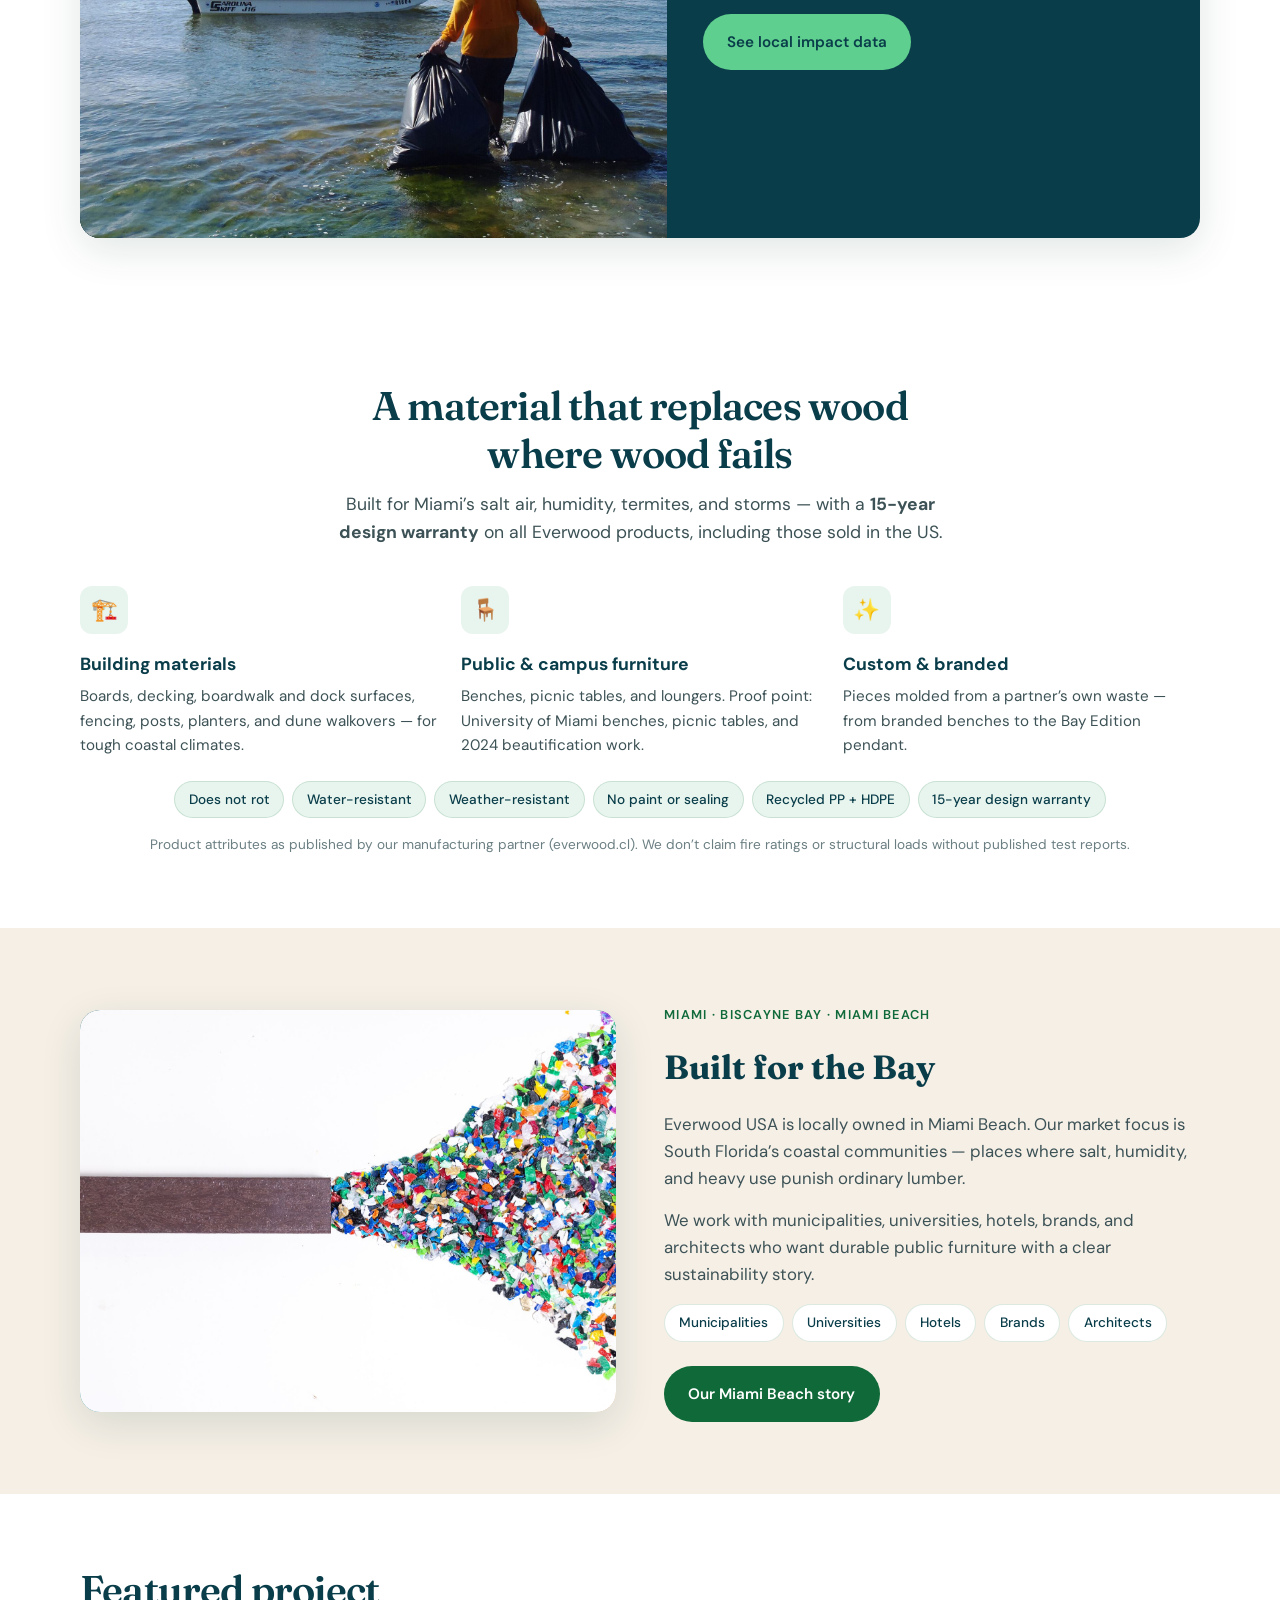
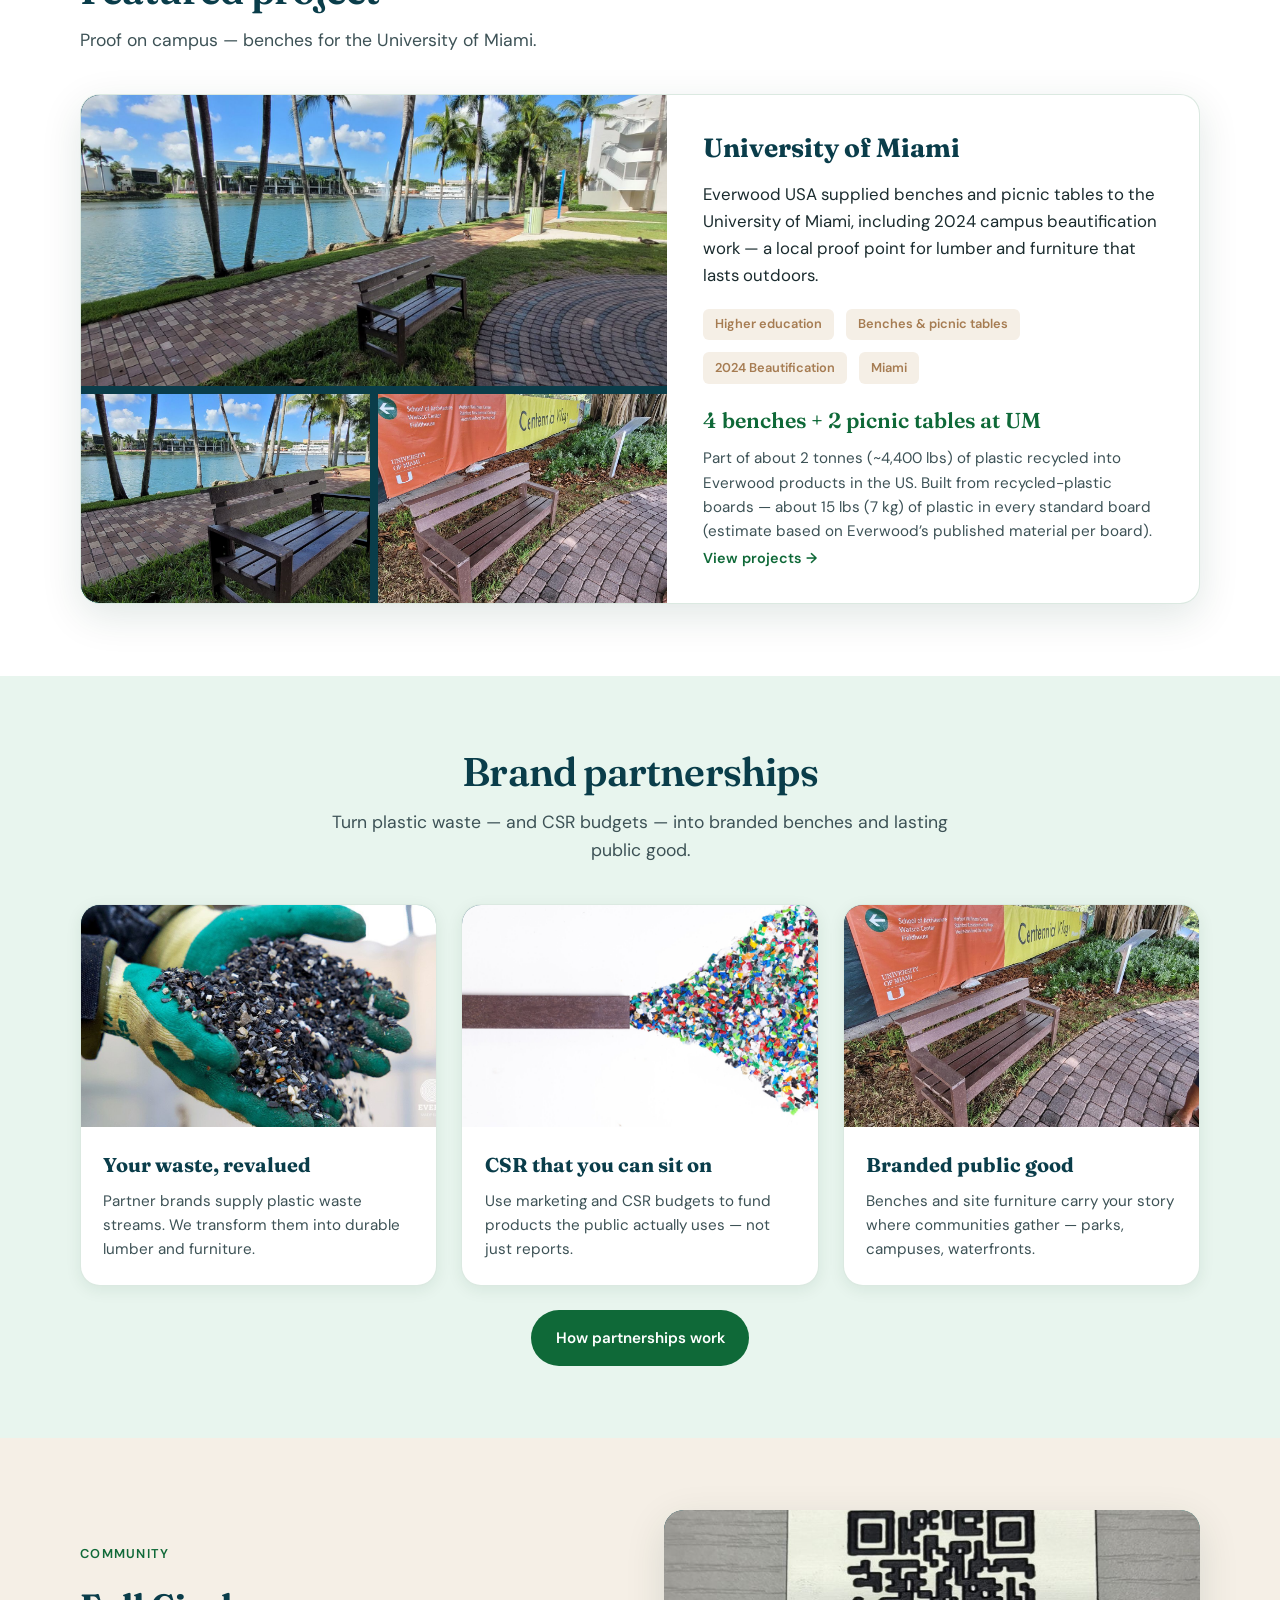
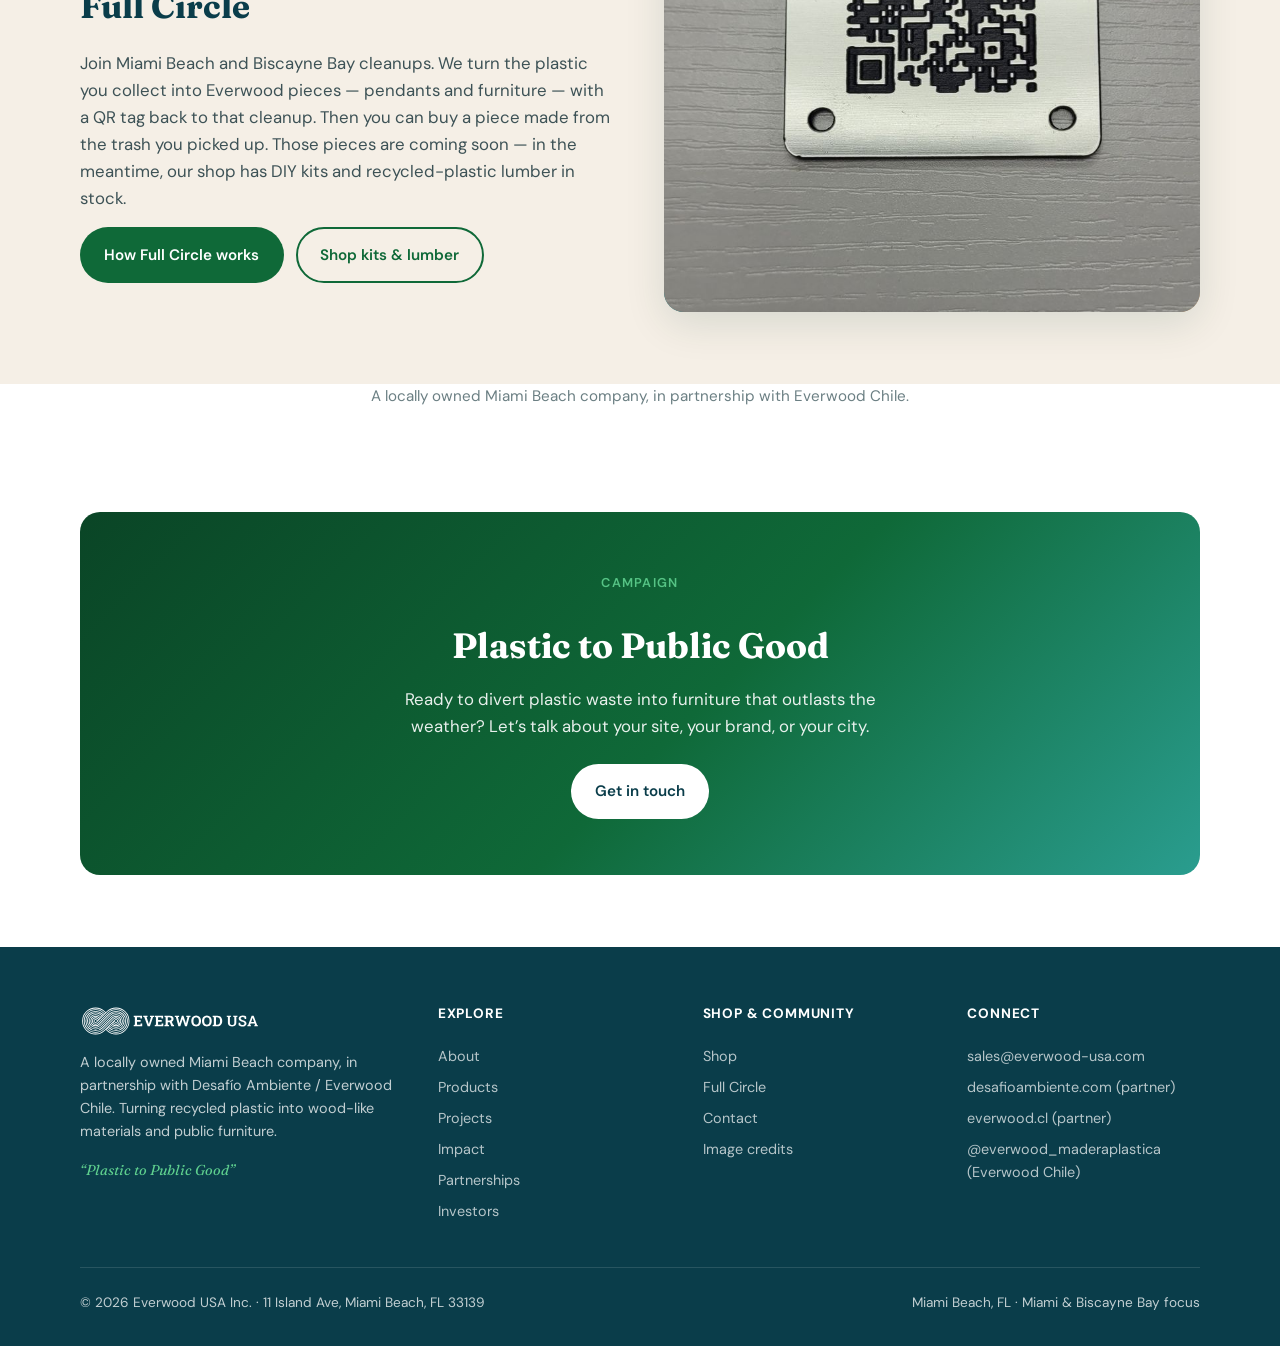
==== commit 47b40d48: "Apply Nick's answers: plank colors, legal name, investor info, merch, paddle - Show the four in-stoc" ====
--- a/index.html
+++ b/index.html
@@ -24,6 +24,7 @@
         "@type": "Organization",
         "@id": "https://everwood-usa.com/#organization",
         "name": "Everwood USA",
+        "legalName": "Everwood USA Inc.",
         "url": "https://everwood-usa.com",
         "logo": "https://everwood-usa.com/assets/img/logo/everwood-usa_horizontal_green.svg",
         "founder": { "@id": "https://everwood-usa.com/#nick-diaz" },
@@ -320,7 +321,7 @@
         </div>
       </div>
       <div class="footer-bottom">
-        <span>© <span id="y"></span> Everwood USA · 11 Island Ave, Miami Beach, FL 33139</span>
+        <span>© <span id="y"></span> Everwood USA Inc. · 11 Island Ave, Miami Beach, FL 33139</span>
         <span>Miami Beach, FL · Miami &amp; Biscayne Bay focus</span>
       </div>
     </div>
--- a/assets/css/styles.css
+++ b/assets/css/styles.css
@@ -1389,3 +1389,23 @@
 }
 .legal-disclaimer strong { color: var(--bay-deep); }
 .sources-inline a { word-break: normal; overflow-wrap: anywhere; }
+
+/* Plank / kit color options (approximate swatches of the colors in stock) */
+.plank-colors-label {
+  font-size: 0.78rem;
+  font-weight: 700;
+  letter-spacing: 0.06em;
+  text-transform: uppercase;
+  color: var(--muted);
+  margin: 0.6rem 0 0.35rem;
+}
+.plank-colors { display: flex; flex-wrap: wrap; gap: 0.4rem 0.9rem; margin-bottom: 0.5rem; }
+.plank-color { display: inline-flex; align-items: center; gap: 0.4rem; font-size: 0.88rem; color: var(--ink-soft); }
+.plank-swatch {
+  width: 18px; height: 18px; border-radius: 50%;
+  border: 2px solid white; box-shadow: 0 0 0 1px var(--border), var(--shadow-sm);
+}
+.sw-dark-brown { background: #4a3324; }
+.sw-light-grey { background: #c4c7c8; }
+.sw-miami-pink { background: #f29bbd; }
+.sw-miami-teal { background: #1fb3ad; }
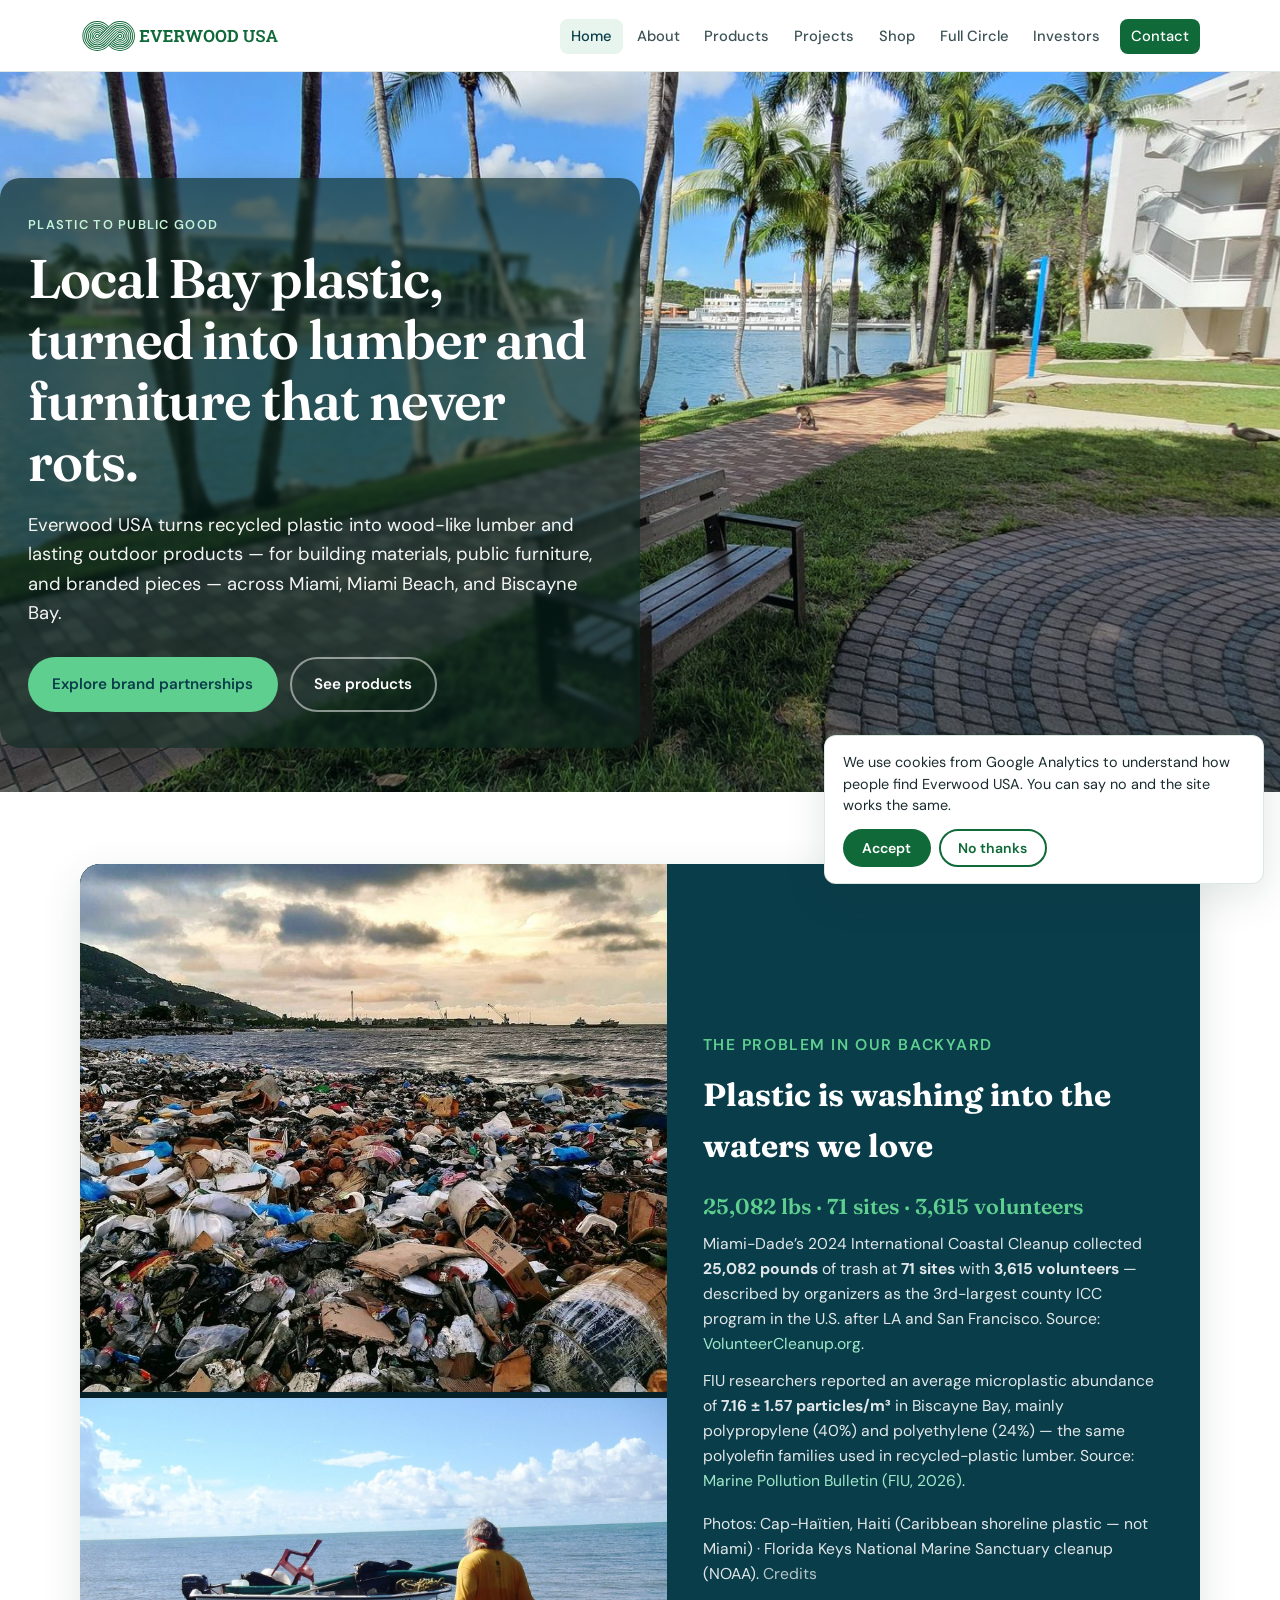
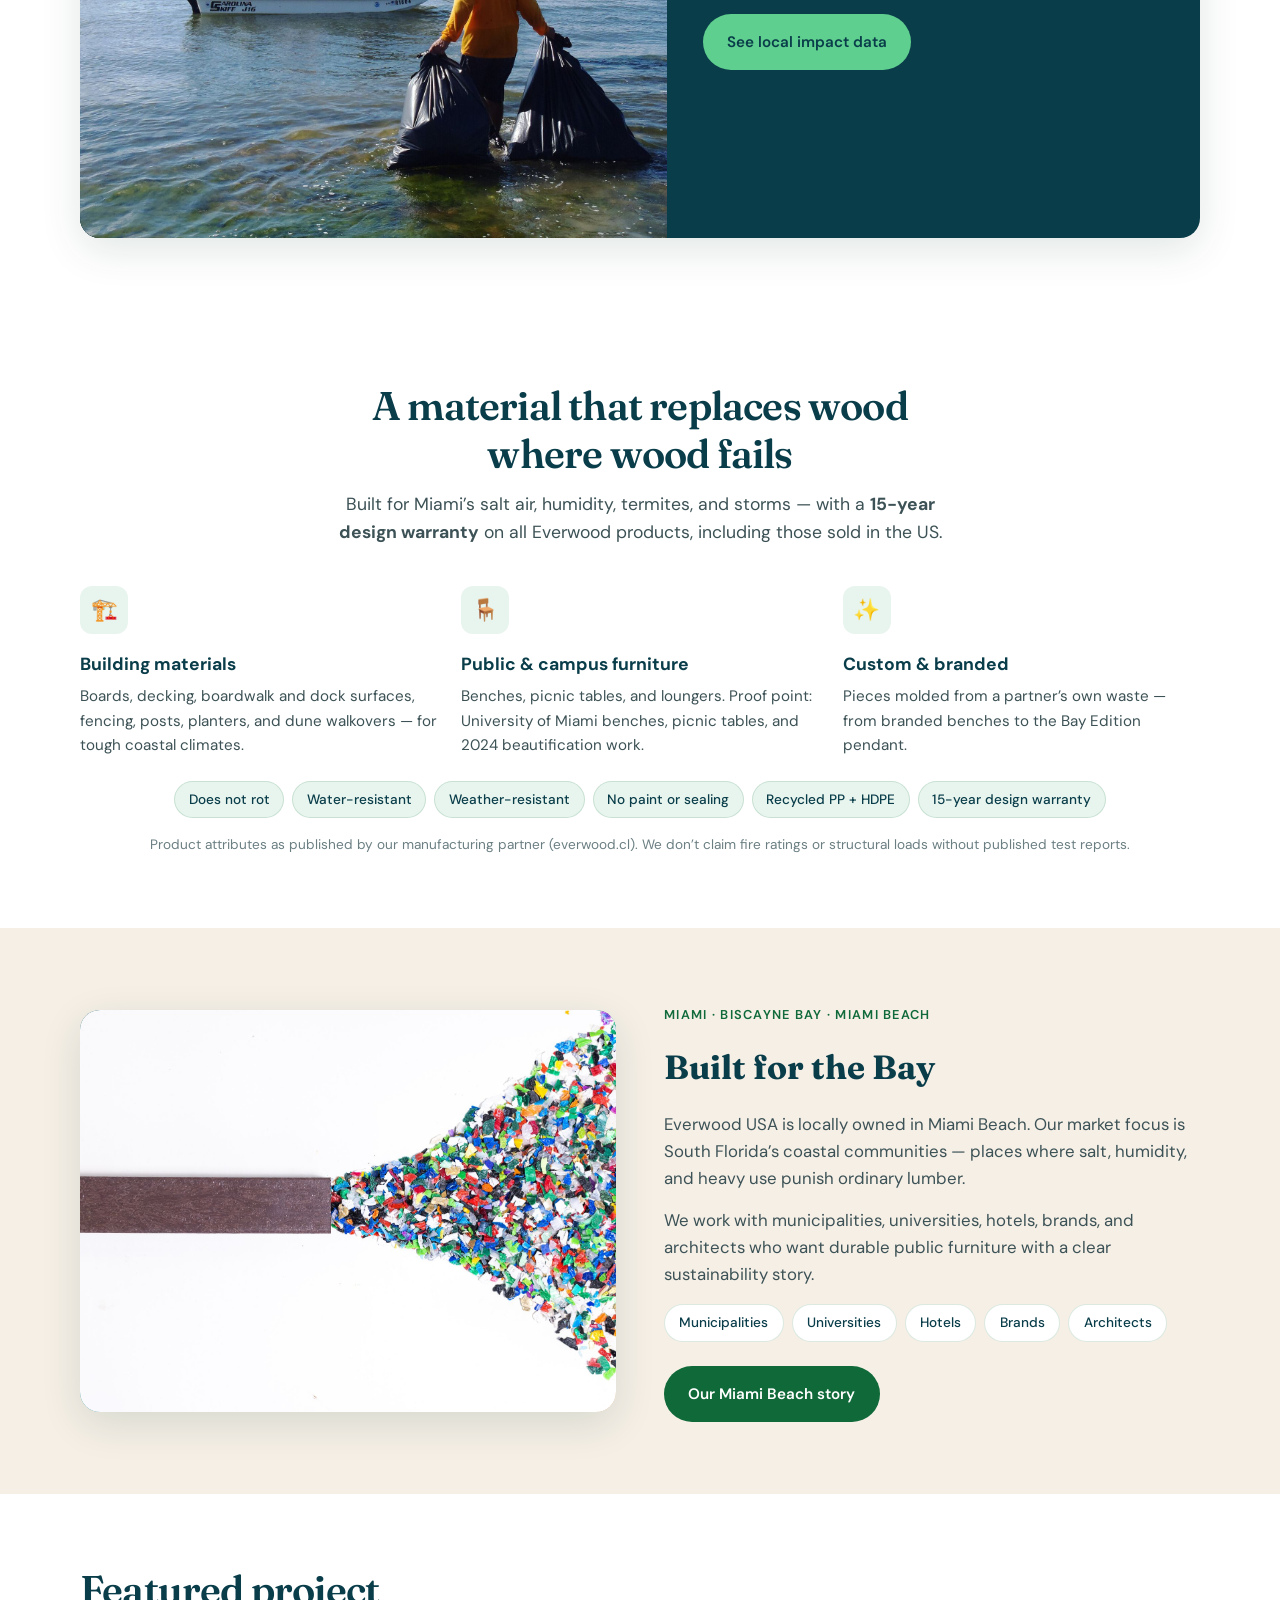
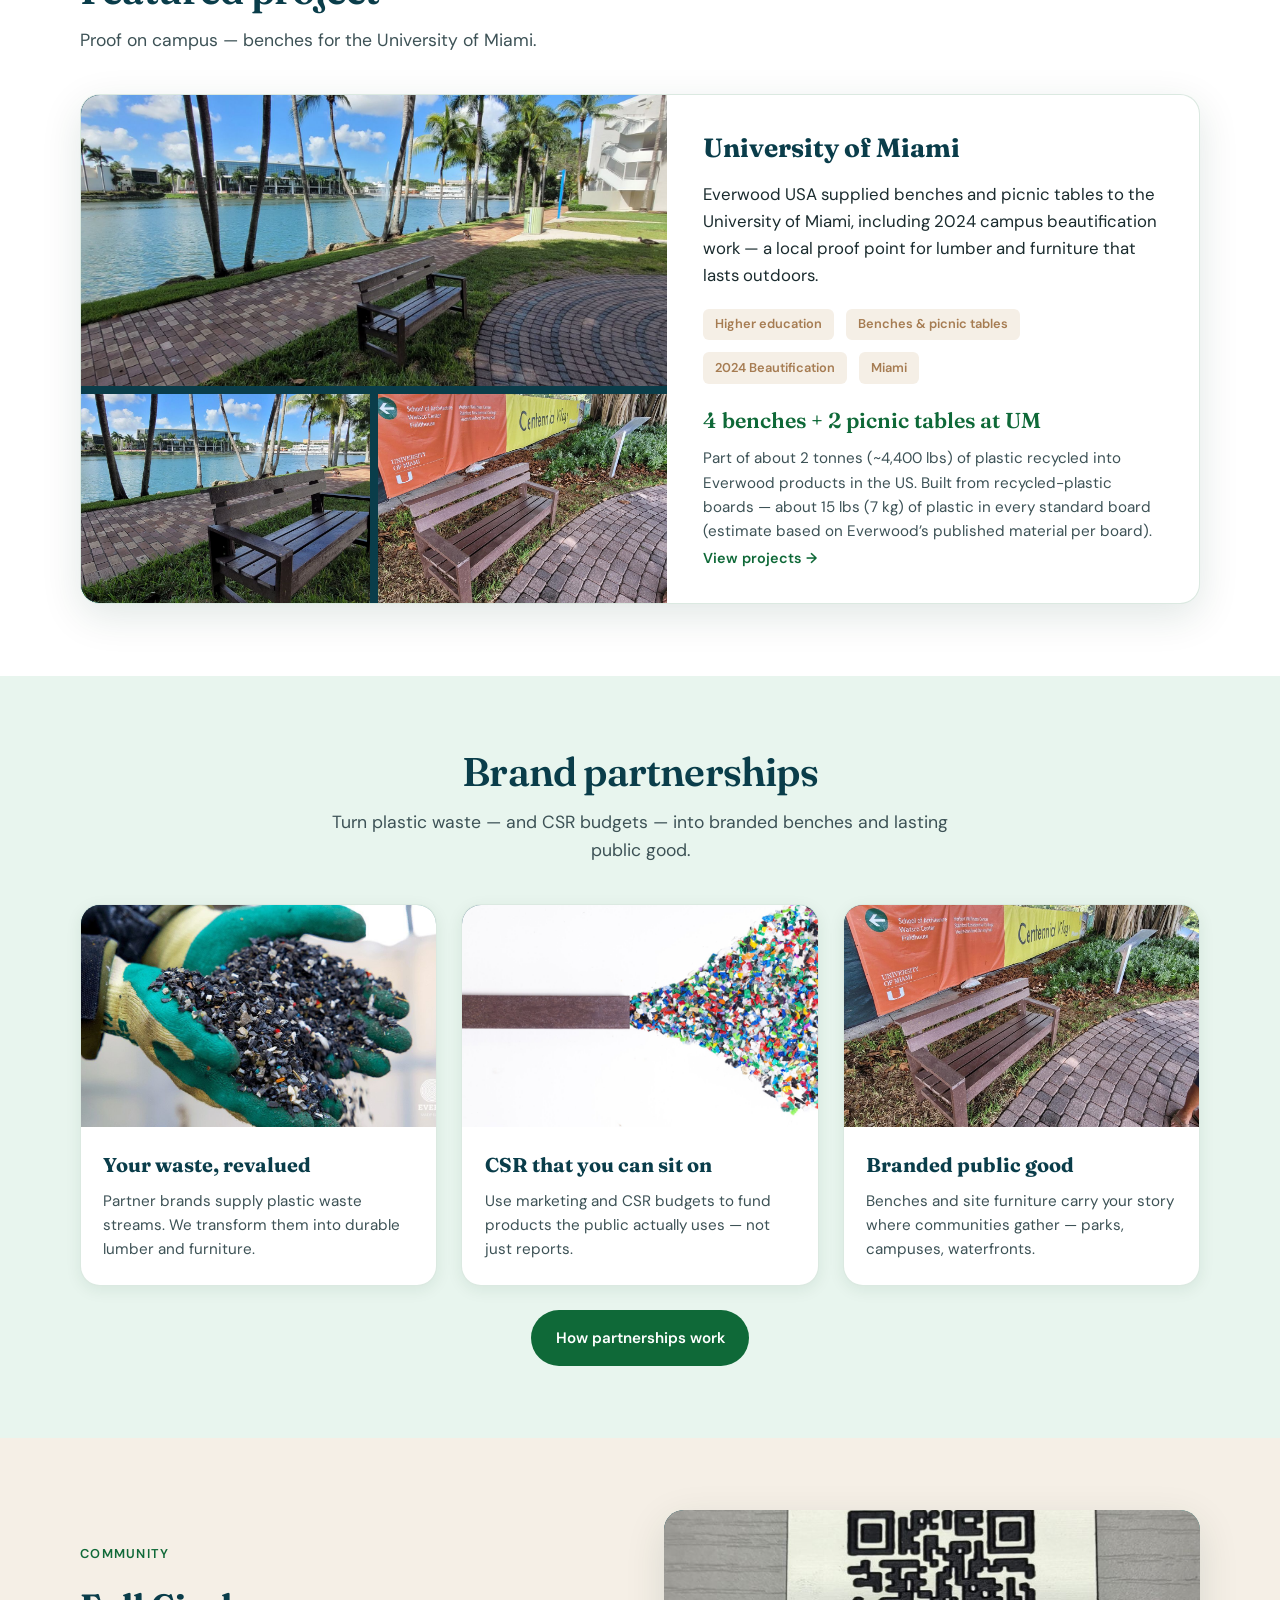
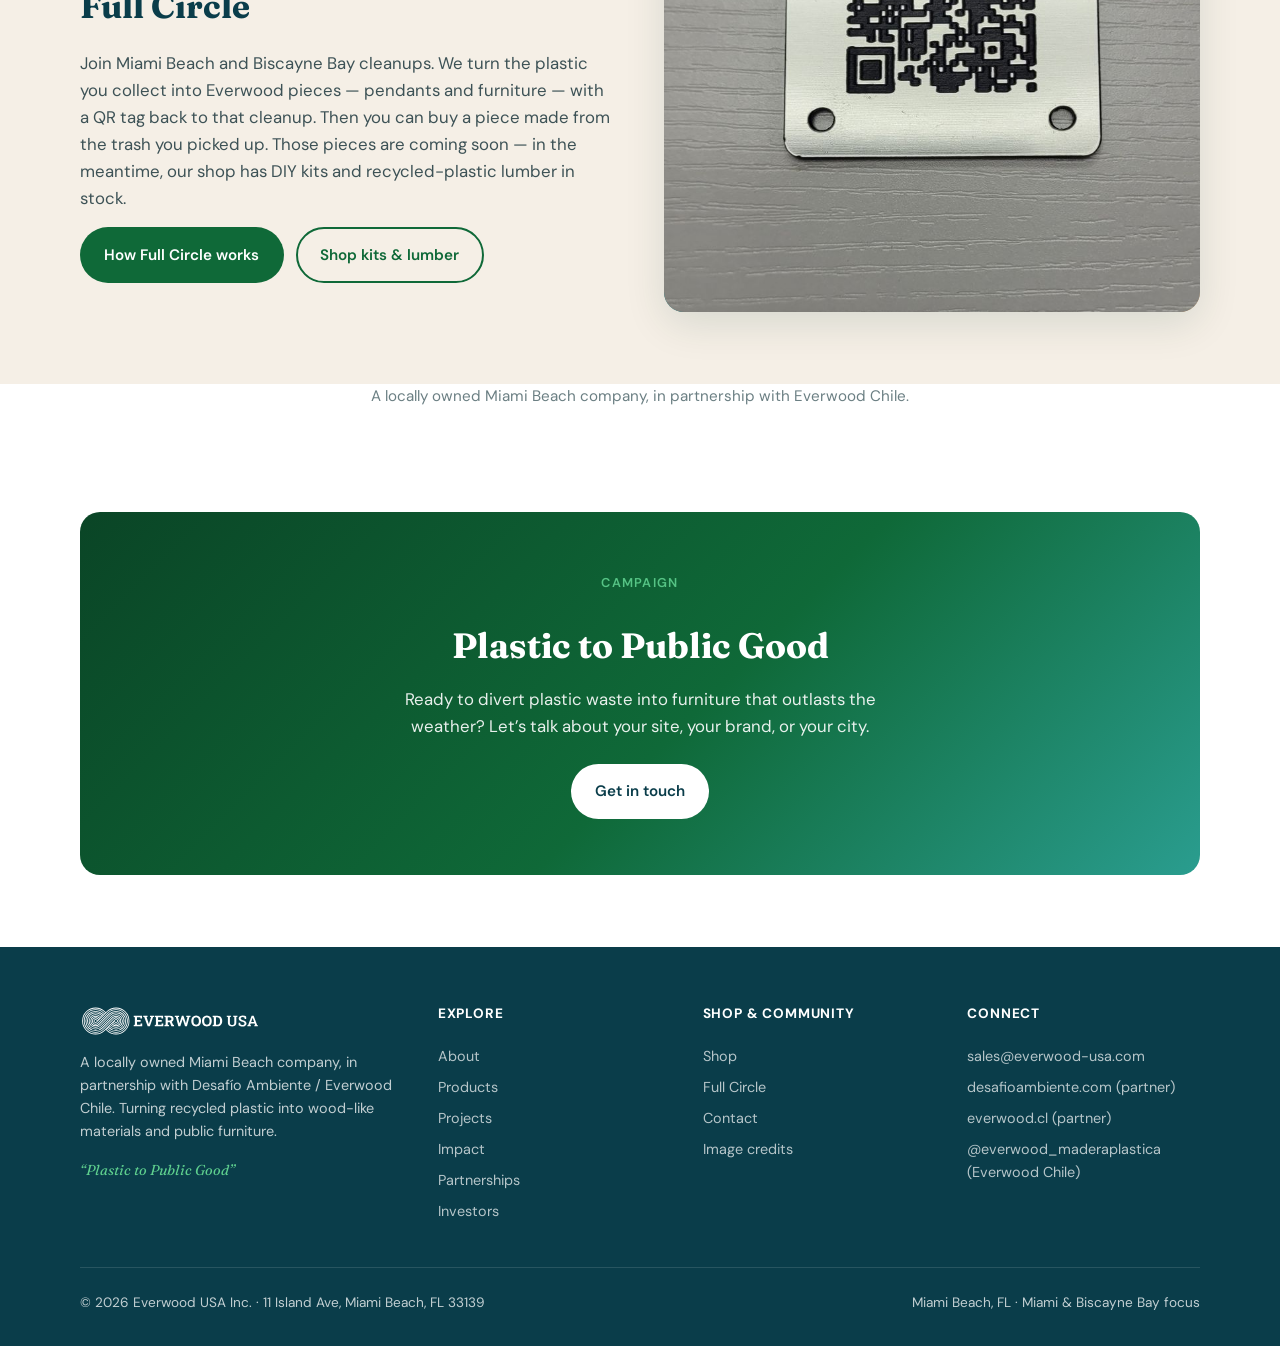
==== commit 4169cce2: "Add Google Analytics (consent-gated) and Cloudflare-ready analytics script" ====
--- a/index.html
+++ b/index.html
@@ -328,5 +328,6 @@
   </footer>
   <script>document.getElementById("y").textContent = new Date().getFullYear();</script>
   <script src="assets/js/main.js"></script>
+  <script src="assets/js/analytics.js" defer></script>
 </body>
 </html>
